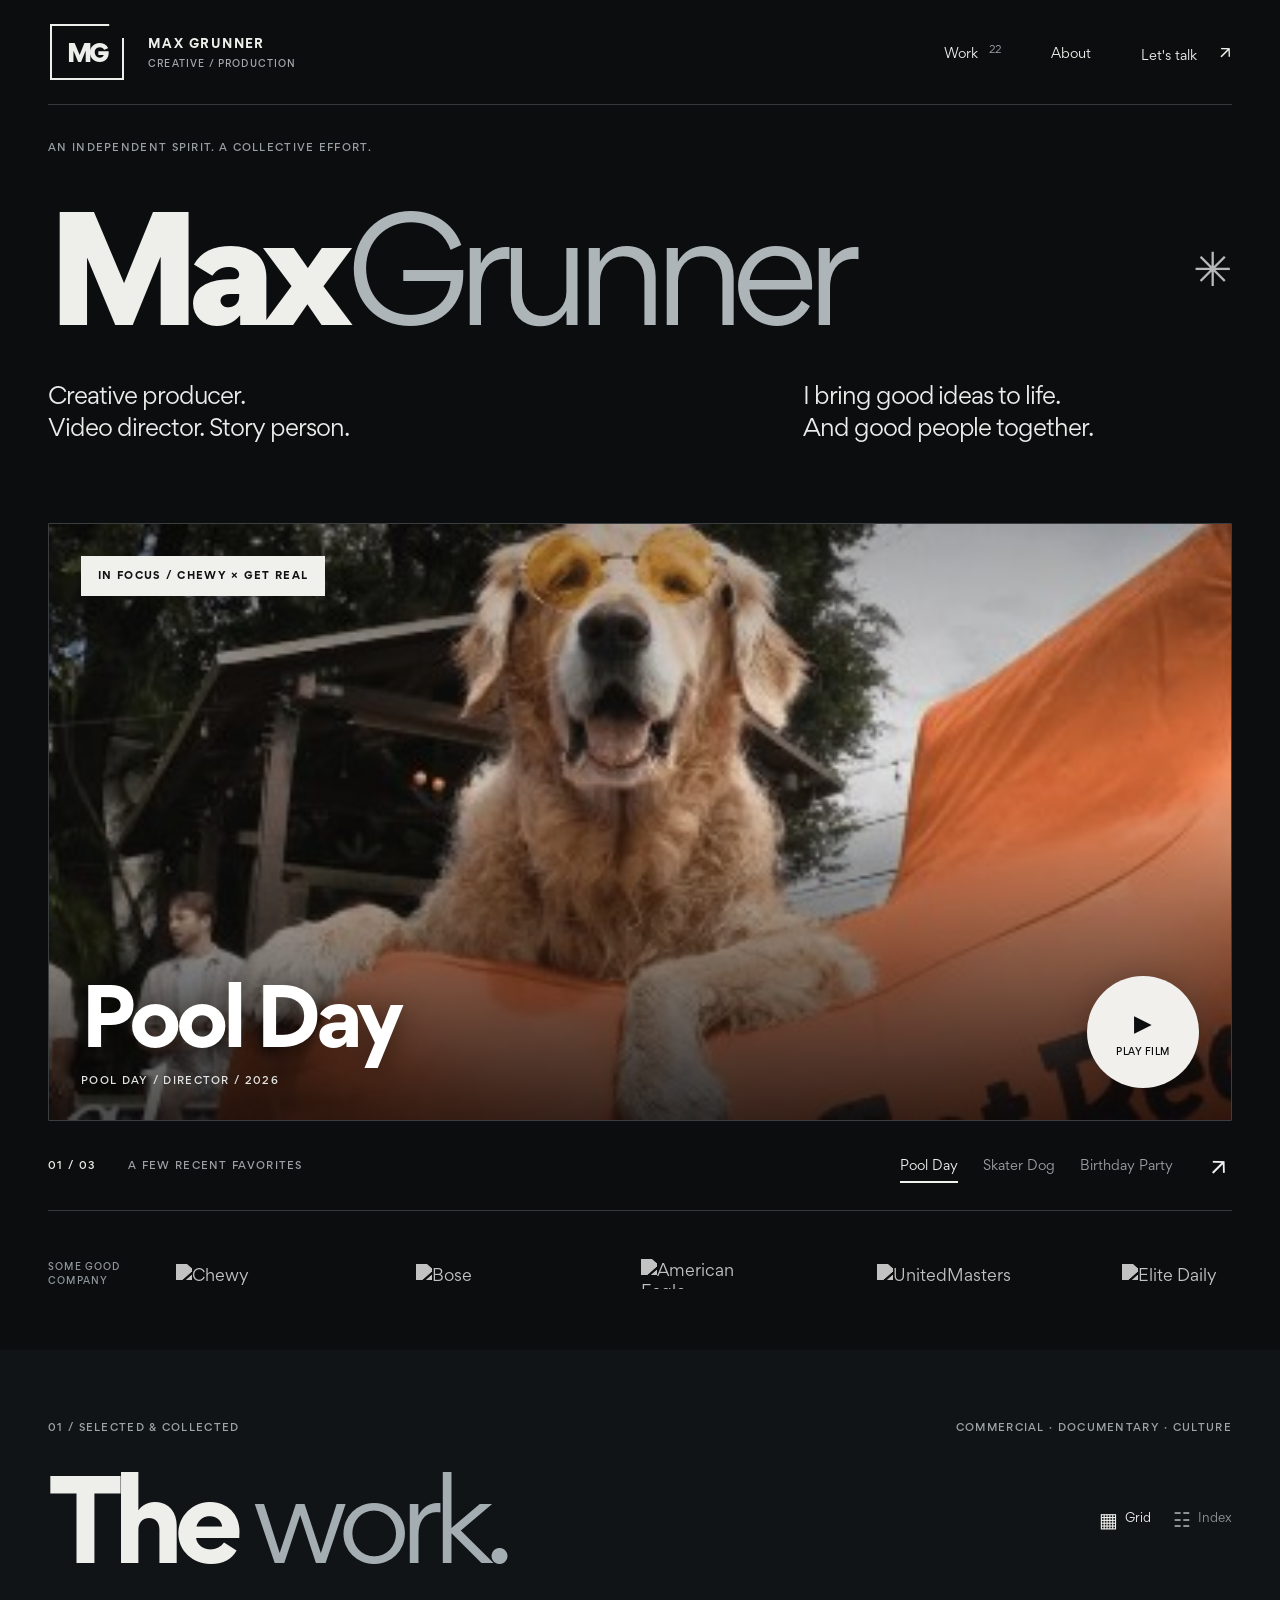
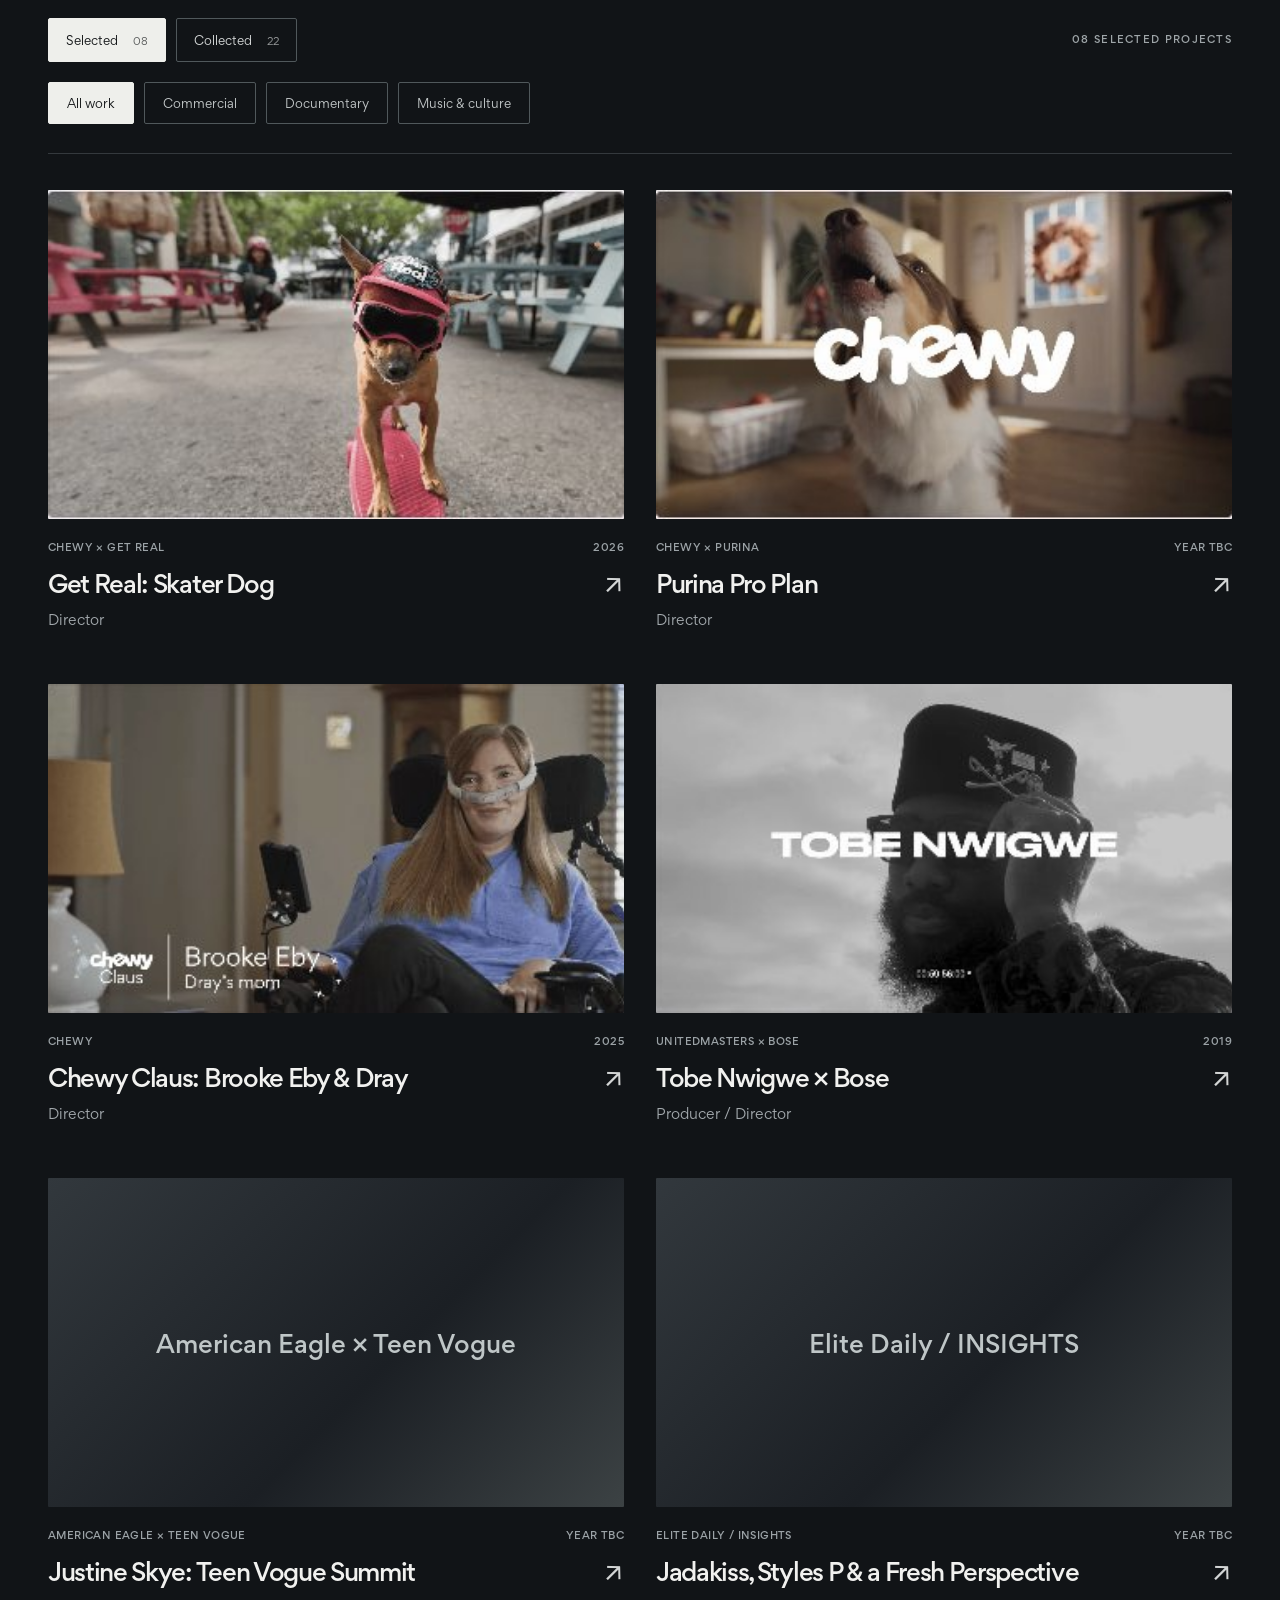
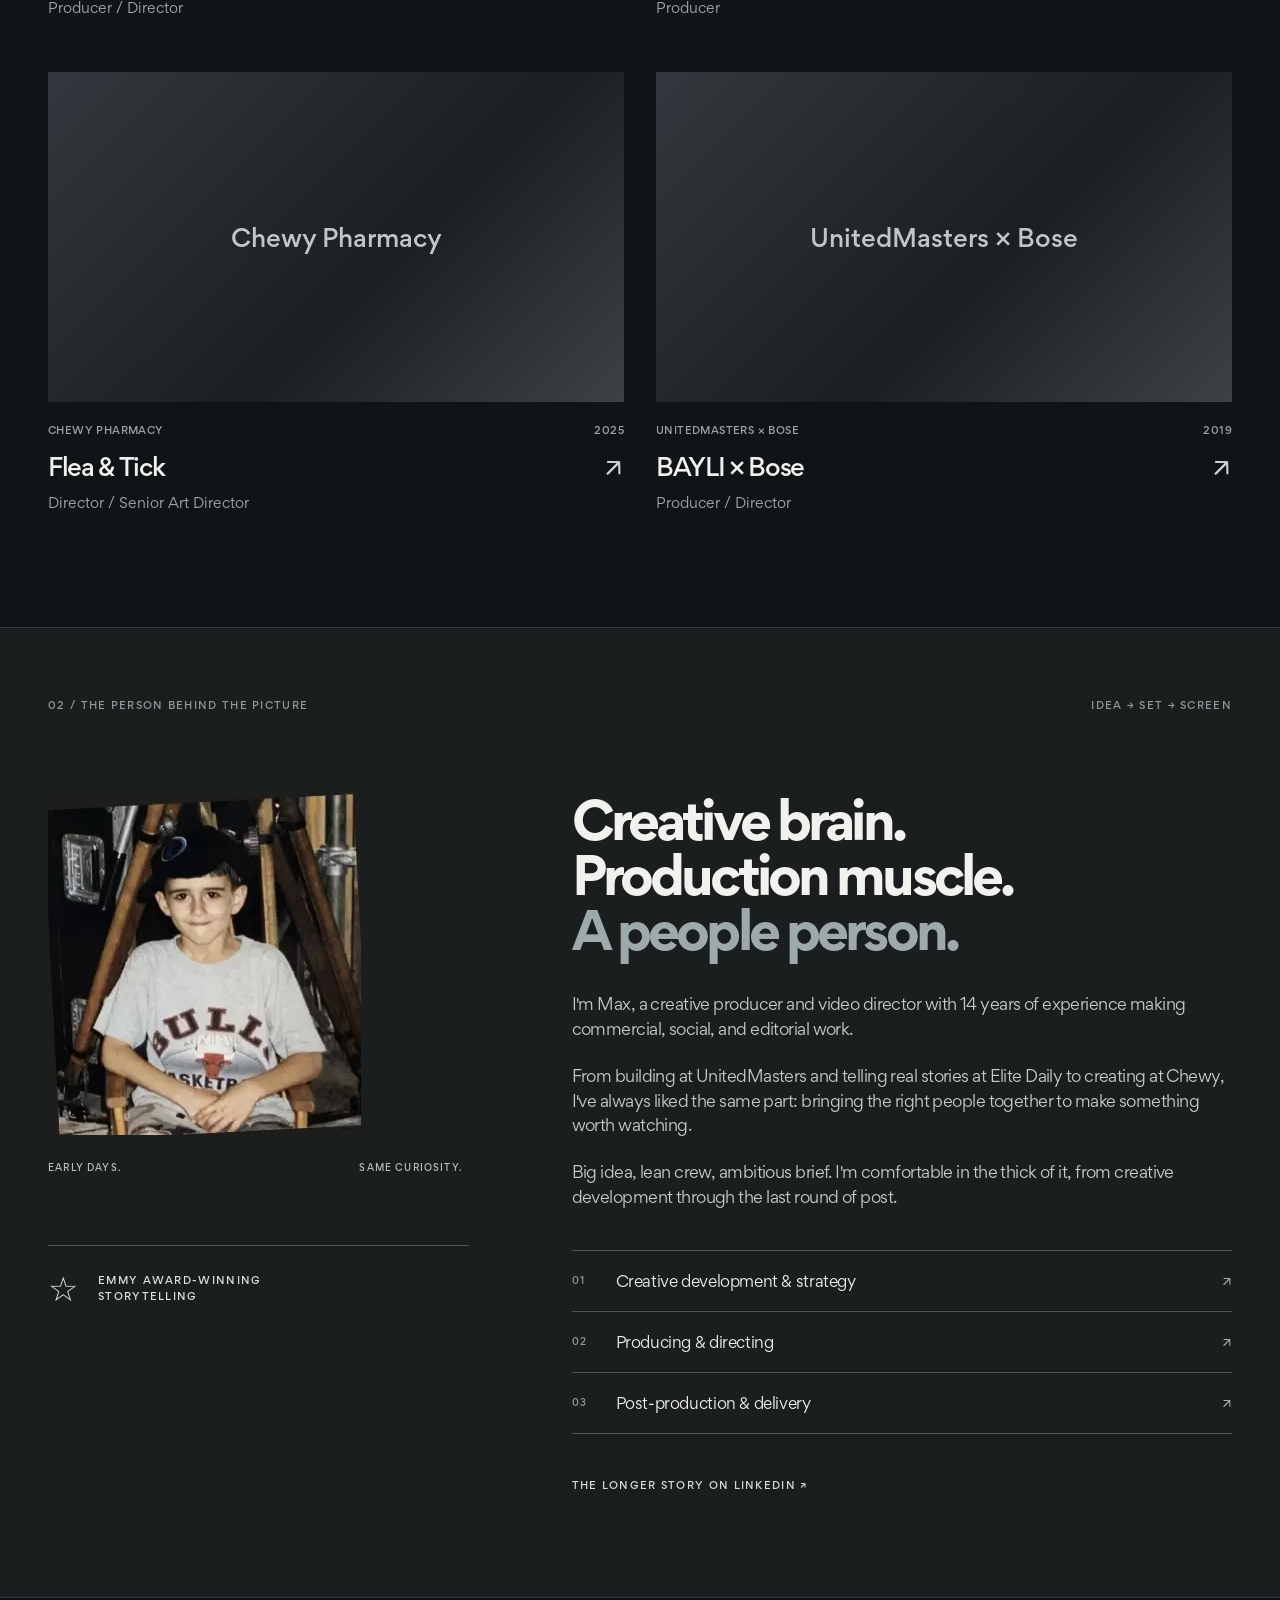
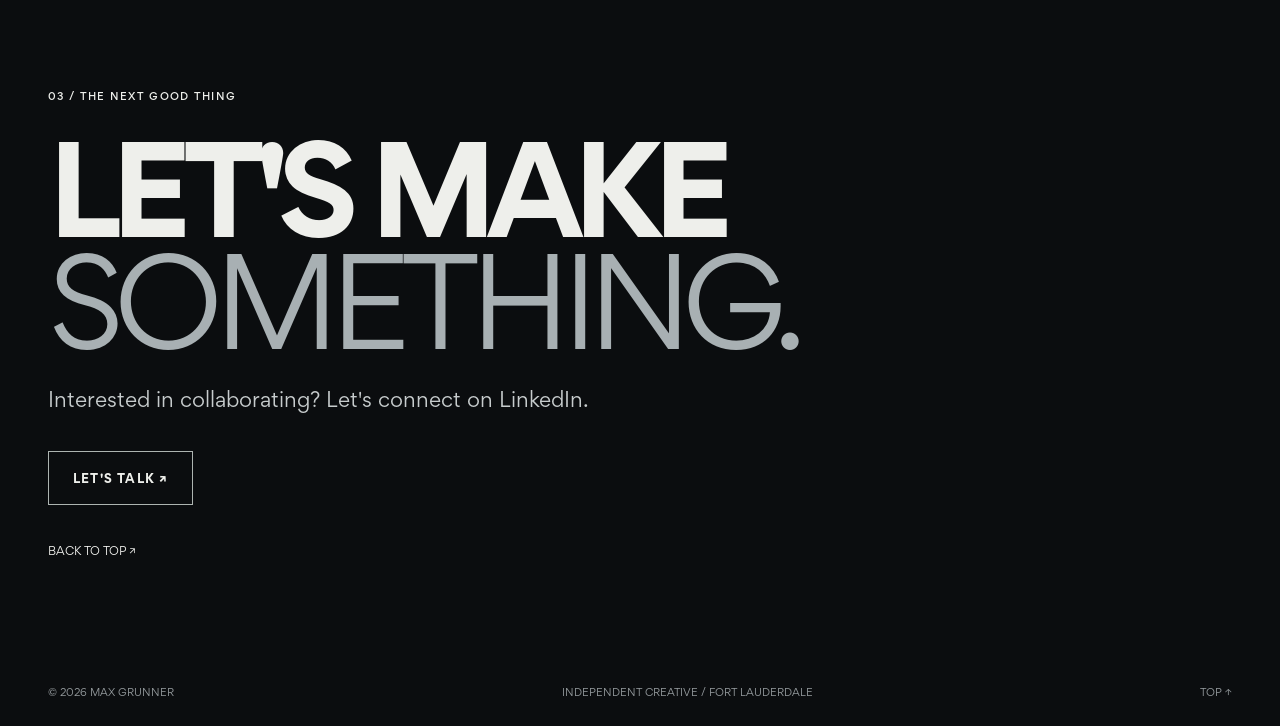
==== index.html @ ccf0c189 "Render About childhood portrait in editorial section" ====
<!doctype html>
<html lang="en">
<head>
  <meta charset="UTF-8">
  <meta name="viewport" content="width=device-width,initial-scale=1">
  <meta name="theme-color" content="#0b0d0f">
  <meta name="description" content="Max Grunner — creative producer, video director, story person. Selected and collected work across commercial, documentary and culture.">
  <title>Max Grunner — Creative / Production</title>
  <link rel="icon" href="./assets/favicon.svg" type="image/svg+xml">
  <link rel="preconnect" href="https://fonts.googleapis.com">
  <link rel="preconnect" href="https://fonts.gstatic.com" crossorigin>
  <link href="https://fonts.googleapis.com/css2?family=Outfit:wght@300;400;500;600;700;800&display=swap" rel="stylesheet">
  <link rel="stylesheet" href="./styles.css">
  <script defer src="./data/projects.js"></script>
  <script defer src="./app.js"></script>
</head>
<body>
  <a class="skip-link" href="#work">Skip to work</a>
  <div class="site-container">
  <div class="dark-stage" id="top">
    <header class="site-header wrap">
      <a class="brand-mark" href="#top" aria-label="Max Grunner, back to top"><span>MG</span></a>
      <div class="brand-name"><strong>MAX GRUNNER</strong><small>CREATIVE / PRODUCTION</small></div>
      <nav class="primary-nav" aria-label="Main navigation">
        <a href="#work">Work <sup id="nav-total">22</sup></a>
        <a href="#about">About</a>
        <a href="https://www.linkedin.com/in/maxgrunner/" target="_blank" rel="noopener noreferrer">Let's talk <span class="arrow-accent" aria-hidden="true">↗</span></a>
      </nav>
    </header>
    <main id="main">
      <section class="intro wrap" aria-labelledby="main-title">
        <div class="intro-topline micro"><span>AN INDEPENDENT SPIRIT. A COLLECTIVE EFFORT.</span></div>
        <div class="name-lockup"><h1 id="main-title">Max<span>Grunner</span></h1><span class="asterisk" aria-hidden="true">✳</span></div>
        <div class="intro-blurbs">
          <p>Creative producer.<br>Video director. Story person.</p>
          <div><p>I bring good ideas to life.<br>And good people together.</p></div>
        </div>
      </section>
      <section class="feature wrap" aria-label="Featured recent films">
        <div class="feature-frame" id="feature-frame">
          <img id="feature-image" class="feature-image" alt="" src="" loading="eager">
          <div class="feature-vignette"></div>
          <div class="feature-top"><span class="feature-badge micro" id="feature-badge">IN FOCUS / CHEWY × GET REAL</span></div>
          <div class="feature-bottom"><div><div class="feature-title" id="feature-title">Get Real: Pool Day</div><div class="feature-subtitle micro" id="feature-subtitle">POOL DAY / DIRECTOR / 2026</div></div><button class="play-film" type="button" id="feature-play" aria-label="Watch featured film"><span class="play-triangle" aria-hidden="true">▶</span><small>PLAY FILM</small></button></div>
        </div>
        <div class="feature-controls"><span id="feature-count" class="micro">01 / 03</span><span class="feature-controls-caption micro">A FEW RECENT FAVORITES</span><div id="feature-tabs" class="feature-tabs" role="group" aria-label="Select featured film"></div><button type="button" id="feature-next" class="feature-arrow" aria-label="Next featured film">↗</button></div>
      </section>
      <section class="client-strip wrap" aria-label="Brands and publishers featured in the portfolio"><span class="micro">SOME GOOD<br>COMPANY</span><div class="client-logos" aria-label="Chewy, Bose, American Eagle, UnitedMasters and Elite Daily"><img class="logo-chewy" alt="Chewy" src="https://upload.wikimedia.org/wikipedia/commons/6/63/Chewy_pet_food_logo.svg"><img class="logo-bose" alt="Bose" src="https://upload.wikimedia.org/wikipedia/commons/0/0c/Bose_logo.svg"><img class="logo-eagle" alt="American Eagle" src="https://upload.wikimedia.org/wikipedia/commons/1/18/American_Eagle_Outfitters_wordmark.svg"><img class="logo-masters" alt="UnitedMasters" src="https://upload.wikimedia.org/wikipedia/commons/8/88/UnitedMasters_logo.svg"><img class="logo-elite" alt="Elite Daily" src="https://upload.wikimedia.org/wikipedia/commons/4/45/Elite_Daily_logo.svg"></div></section>
    </div>
    <section class="works" id="work" aria-labelledby="work-title">
      <div class="wrap">
        <div class="work-kicker micro"><span>01 / SELECTED & COLLECTED</span><span>COMMERCIAL · DOCUMENTARY · CULTURE</span></div>
        <div class="work-heading"><h2 id="work-title">The <em>work.</em></h2><div class="view-switch" role="group" aria-label="Gallery view"><button type="button" id="grid-toggle" class="view-button active" aria-pressed="true"><span aria-hidden="true">▦</span> Grid</button><button type="button" id="index-toggle" class="view-button" aria-pressed="false"><span aria-hidden="true">☷</span> Index</button></div></div>
        <div class="work-toolbar"><div class="collection-switch" role="group" aria-label="Work collection"><button type="button" id="selected-toggle" aria-pressed="true" class="collection-button active">Selected <span id="selected-count">08</span></button><button type="button" id="collected-toggle" aria-pressed="false" class="collection-button">Collected <span id="collected-count">22</span></button></div><span class="project-count micro" id="project-count">08 SELECTED PROJECTS</span></div>
        <div class="filters" role="group" aria-label="Filter by category" id="category-filters"></div>
        <div id="projects-grid" class="projects-grid" aria-live="polite"></div>
        <div id="projects-index" class="projects-index" aria-live="polite" hidden></div>
        
      </div>
    </section>
    <section class="about-panel" id="about" aria-labelledby="about-title"><div class="wrap">
<div class="about-topline micro"><span>02 / THE PERSON BEHIND THE PICTURE</span><span>IDEA → SET → SCREEN</span></div>
<div class="about-grid"><div class="about-aside"><figure class="about-portrait"><img src="[data-uri]" alt="Max as a child in a Bulls shirt, seated in a director's chair" width="313" height="342" loading="lazy"><figcaption class="micro"><span>EARLY DAYS.</span><span>SAME CURIOSITY.</span></figcaption></figure><div class="about-award"><span class="award-star" aria-hidden="true">☆</span><span class="micro">EMMY AWARD-WINNING<br>STORYTELLING</span></div></div>
<div class="about-story"><h2 id="about-title">Creative brain.<br>Production muscle.<br><span>A people person.</span></h2><div class="about-copy"><p>I'm Max, a creative producer and video director with 14 years of experience making commercial, social, and editorial work.</p><p>From building at UnitedMasters and telling real stories at Elite Daily to creating at Chewy, I've always liked the same part: bringing the right people together to make something worth watching.</p><p>Big idea, lean crew, ambitious brief. I'm comfortable in the thick of it, from creative development through the last round of post.</p></div><div class="about-capabilities" aria-label="Creative services"><div><span class="micro">01</span><span>Creative development &amp; strategy</span><span aria-hidden="true">↗</span></div><div><span class="micro">02</span><span>Producing &amp; directing</span><span aria-hidden="true">↗</span></div><div><span class="micro">03</span><span>Post-production &amp; delivery</span><span aria-hidden="true">↗</span></div></div><a class="about-link micro" href="https://www.linkedin.com/in/maxgrunner/" target="_blank" rel="noopener noreferrer">THE LONGER STORY ON LINKEDIN ↗</a></div></div></div></section>
    <section class="contact-panel" id="contact"><div class="wrap contact-inner"><span class="micro">03 / THE NEXT GOOD THING</span><h2>LET'S MAKE<br><em>SOMETHING.</em></h2><p>Interested in collaborating? Let's connect on LinkedIn.</p><a href="https://www.linkedin.com/in/maxgrunner/" class="contact-cta" target="_blank" rel="noopener noreferrer">LET'S TALK ↗</a><a href="#top" class="backtop">BACK TO TOP ↗</a></div></section>
    </main>
    <footer class="site-footer wrap"><span>© <span id="copyright-year">2026</span> MAX GRUNNER</span><span>INDEPENDENT CREATIVE / FORT LAUDERDALE</span><a href="#top">TOP ↑</a></footer>
  </div>
  <dialog id="screening" class="screening" aria-labelledby="screening-title"><div class="screening-wrap">
    <div class="screening-header"><span class="micro">MAX GRUNNER / SCREENING ROOM</span><button type="button" id="screening-close" aria-label="Close screening room">Close <span aria-hidden="true">✕</span></button></div>
    <div class="screening-video"><div id="screening-player"></div></div>
    <div class="screening-info"><div class="screening-caption"><div class="micro" id="screening-brand"></div><h2 id="screening-title"></h2><p id="screening-description"></p></div><dl class="screening-facts"><div><dt class="micro">ROLE</dt><dd id="screening-role"></dd></div><div><dt class="micro">YEAR</dt><dd id="screening-year"></dd></div></dl></div>
    <div class="screening-footer"><a target="_blank" rel="noopener noreferrer" id="screening-external">WATCH ON VIMEO ↗</a><div><button type="button" id="screening-prev">← PREVIOUS</button><button type="button" id="screening-next">NEXT FILM →</button></div></div>
  </div></dialog>
</body>
</html>
---- styles.css ----
/* Gordita typography — site-owner-supplied webfont files, not bundled.
   400 regular, 500–600 medium, 700 bold, 800–900 black.
   Only publish if your font license permits website embedding. */
@font-face {font-family:"Gordita";src:local("Gordita"),url("./assets/fonts/Gordita-Regular.otf") format("opentype");font-weight:300 400;font-style:normal;font-display:swap;}
@font-face {font-family:"Gordita";src:local("Gordita Medium"),url("./assets/fonts/Gordita-Medium.otf") format("opentype");font-weight:500 600;font-style:normal;font-display:swap;}
@font-face {font-family:"Gordita";src:local("Gordita Bold"),url("./assets/fonts/Gordita-Bold.otf") format("opentype");font-weight:700;font-style:normal;font-display:swap;}
@font-face {font-family:"Gordita";src:local("Gordita Black"),url("./assets/fonts/Gordita-Black.otf") format("opentype");font-weight:800 900;font-style:normal;font-display:swap;}

/* Max Grunner V3 — dark editorial edition, GitHub Pages static portfolio. */
:root{--dark:#291b32;--deep:#201528;--ink:#2a1b32;--paper:#f4eef6;--muted:#887a91;--soft:#c0a1d5;--acid:#eaff75;--rule:rgba(48,26,59,.19);--width:1440px}
*{box-sizing:border-box}html{scroll-behavior:smooth}body{margin:0;background:var(--paper);color:var(--ink);font-family:"DM Sans",Arial,Helvetica,sans-serif;-webkit-font-smoothing:antialiased}button,a{font:inherit}button{cursor:pointer}a{color:inherit}img{max-width:100%}.wrap{width:min(calc(100% - 96px),var(--width));margin-inline:auto}.micro{font:500 10px/1.55 "Courier New",monospace;letter-spacing:.09em}.site-container{overflow:hidden}.skip-link{position:fixed;top:-5rem;left:1rem;z-index:400;background:white;padding:.6rem}.skip-link:focus{top:1rem}
.dark-stage{background:var(--dark);color:var(--paper);padding-bottom:1px}.site-header{height:116px;display:flex;gap:22px;align-items:center;border-bottom:1px solid #594565}.brand-mark{position:relative;display:grid;place-items:center;width:78px;height:60px;color:var(--acid);text-decoration:none;font-size:27px;font-weight:800;letter-spacing:-.12em}.brand-mark:before{content:"";position:absolute;inset:2px;border:2px solid var(--acid);clip-path:polygon(0 0,20% 0,20% 5%,5% 5%,5% 25%,0 25%,0 0,80% 0,80% 5%,95% 5%,95% 25%,100% 25%,100% 0,100% 100%,80% 100%,80% 95%,95% 95%,95% 75%,100% 75%,100% 100%,0 100%,0 75%,5% 75%,5% 95%,20% 95%,20% 100%,0 100%)}.brand-name{display:flex;flex-direction:column;gap:6px;white-space:nowrap}.brand-name strong{font-size:13px;letter-spacing:.05em}.brand-name small{font:500 9px monospace;letter-spacing:.08em;color:var(--soft)}.primary-nav{margin-left:auto;display:flex;gap:50px;align-items:center}.primary-nav a{text-decoration:none;font-size:14px}.primary-nav a:hover{color:var(--acid)}.primary-nav sup{color:#b6a2c3;font:10px monospace;padding-left:7px}.arrow-accent{color:var(--acid);font-size:20px;margin-left:18px}
.intro{padding-top:35px}.intro-topline{display:flex;justify-content:space-between;color:#b59fbe}.topline-right{color:var(--acid)}.name-lockup{display:flex;align-items:center;justify-content:space-between;margin:25px 0 28px}.name-lockup h1{white-space:nowrap;margin:0;color:var(--paper);font-weight:800;font-size:clamp(70px,12.5vw,183px);line-height:1.02;letter-spacing:-.095em}.name-lockup h1 span{color:var(--soft);font-weight:400;font-family:"Instrument Serif",Georgia,serif;font-style:italic;letter-spacing:-.065em;margin-left:-.04em}.asterisk{font-size:clamp(28px,4vw,60px);color:var(--acid);line-height:1;padding-left:12px}.intro-blurbs{display:grid;grid-template-columns:1fr 1fr;gap:3rem;padding-bottom:80px}.intro-blurbs p{margin:0;font-size:clamp(17px,1.8vw,25px);line-height:1.4;letter-spacing:-.035em}.intro-blurbs>div{justify-self:center}.location{margin-top:18px;color:#b6a7c4;font-size:9px}.neon-dot{display:inline-block;background:var(--acid);width:7px;height:7px;border-radius:50%;margin-right:9px}
.feature-frame{width:100%;aspect-ratio:1.98;min-height:420px;position:relative;overflow:hidden;border:1px solid #776080;background:#5f4b6b}.feature-image{width:100%;height:100%;position:absolute;inset:0;object-fit:cover;object-position:center}.feature-vignette{position:absolute;inset:0;background:linear-gradient(to bottom,rgba(20,12,29,.2),transparent 36%,rgba(20,12,29,.48))}.feature-top{position:absolute;inset:0 0 auto;display:flex;justify-content:space-between;align-items:flex-start;padding:32px;z-index:1}.feature-badge{color:var(--dark);background:var(--acid);padding:12px 18px}.feature-director{color:#fff;text-shadow:0 1px 4px #111}.feature-bottom{position:absolute;z-index:1;inset:auto 32px 32px;display:flex;align-items:flex-end;justify-content:space-between;gap:15px}.feature-title{font:italic clamp(45px,7vw,97px)/.95 "Instrument Serif",Georgia,serif;color:#fff;text-shadow:0 2px 10px #443a46;max-width:690px}.feature-subtitle{margin-top:25px;color:#fff}.play-film{height:120px;width:120px;border:0;border-radius:50%;background:var(--acid);color:var(--dark);flex-shrink:0;display:flex;flex-direction:column;align-items:center;justify-content:center;gap:8px;transition:transform .2s,background .2s}.play-film:hover{transform:scale(1.06)}.play-triangle{font-size:23px}.play-film small{font:500 10px monospace}.feature-controls{height:90px;border-bottom:1px solid #594565;display:flex;align-items:center;gap:33px}.feature-controls>span:first-child{color:var(--acid)}.feature-controls-caption{color:#beaac9}.feature-tabs{display:flex;align-items:center;gap:25px;margin-left:auto}.feature-tab{border:0;border-bottom:2px solid transparent;background:transparent;color:#c3b6cd;padding:8px 0;font-size:13px}.feature-tab.active,.feature-tab:hover{border-bottom-color:var(--acid);color:var(--acid)}.feature-arrow{border:none;background:transparent;color:var(--acid);font-size:27px;padding:0 4px}
.client-strip{padding:48px 0 60px;display:flex;gap:55px;align-items:center}.client-strip>.micro{font-size:9px;color:#baa5c3}.client-logos{display:flex;align-items:center;justify-content:space-between;flex:1;gap:24px}.client-logos span{white-space:nowrap;font-weight:700;letter-spacing:-.07em;color:#d8cedc}.client-logos .chewy{font-weight:800;font-style:italic;font-size:35px}.client-logos .bose{font-size:28px;font-style:italic;font-weight:800}.client-logos .ae{font-size:15px;letter-spacing:-.09em}.client-logos .um{font-size:25px}.client-logos .ed{font-size:25px}
.works{background:var(--paper);padding:70px 0 115px}.work-kicker{display:flex;justify-content:space-between;color:#8d7c94}.work-heading{display:flex;align-items:center;justify-content:space-between;gap:35px;margin:28px 0 34px}.work-heading h2{font-size:clamp(61px,9.2vw,150px);font-weight:500;letter-spacing:-.09em;line-height:1;margin:0}.work-heading h2 em{font-family:"Instrument Serif",Georgia,serif;font-weight:400;color:#8e6aa6;letter-spacing:-.065em}.view-switch{display:flex;gap:22px;flex-shrink:0}.view-button{border:0;background:transparent;color:#8c8193;font-size:12px;padding:8px 0}.view-button span{font-size:20px;vertical-align:middle;margin-right:4px}.view-button.active{color:var(--ink)}.work-toolbar{display:flex;justify-content:space-between;align-items:center;gap:12px;padding:9px 0 20px}.collection-switch{display:flex;gap:10px}.collection-button{padding:13px 17px;background:transparent;border:1px solid #bfaacb;font-size:12px;color:var(--ink);border-radius:2px}.collection-button span{font:10px monospace;margin-left:12px;opacity:.7}.collection-button.active{background:var(--ink);border-color:var(--ink);color:#fff}.project-count{color:#897691}.filters{display:flex;gap:10px;padding:0 0 29px;flex-wrap:wrap;border-bottom:1px solid var(--rule)}.filter-button{font-size:12px;border:1px solid #c7b5d1;background:transparent;padding:12px 18px;color:var(--ink);border-radius:2px}.filter-button.active{color:#fff;background:var(--ink);border-color:var(--ink)}.filter-button:hover:not(.active){border-color:var(--ink)}.projects-grid{display:grid;grid-template-columns:repeat(2,minmax(0,1fr));gap:55px 32px;padding-top:36px}.project-card{min-width:0}.project-card-button{display:block;text-align:left;border:0;background:transparent;padding:0;width:100%;color:inherit}.thumbnail-wrap{width:100%;aspect-ratio:1.75;position:relative;overflow:hidden;border-radius:2px;background:linear-gradient(125deg,#aa99b6,#72607f 49%,#beb0c6)}.thumbnail{width:100%;height:100%;object-fit:cover;transition:transform .45s,filter .4s}.project-card-button:hover .thumbnail{transform:scale(1.035)}.thumb-placeholder{position:absolute;inset:0;display:grid;place-items:center;color:#ece5f1;font:italic 38px "Instrument Serif",Georgia,serif;pointer-events:none}.thumb-placeholder.hidden{display:none}.work-metadata{display:flex;justify-content:space-between;margin:20px 0 14px;color:#7f7389;gap:12px;font:9px/1.5 monospace;letter-spacing:.02em;text-transform:uppercase}.work-title-line{display:flex;align-items:start;justify-content:space-between;gap:15px}.work-title-line h3{font-size:24px;letter-spacing:-.06em;line-height:1.2;margin:0;font-weight:600}.work-title-line .arrow{font-size:30px;line-height:1}.work-role{font-size:14px;color:#73647d;margin:11px 0 0}.project-card-button:hover h3{text-decoration:underline;text-decoration-thickness:1px;text-underline-offset:5px}.projects-index{padding-top:13px}.index-row{display:grid;grid-template-columns:50px 2fr 1fr 1fr 65px;gap:18px;align-items:center;width:100%;padding:22px 12px;border:0;border-bottom:1px solid #d1bfd7;text-align:left;background:transparent;color:var(--ink)}.index-row:hover{background:#e8deec}.index-no,.index-brand,.index-role,.index-year{font-size:11px;color:#7c6f82}.index-title{font-size:22px;letter-spacing:-.05em}.index-year{text-align:right}.work-footer-note{display:flex;justify-content:space-between;gap:12px;margin-top:60px;color:#8f7b99}
.about-panel{background:#dbcbe4;color:var(--ink);padding:95px 0 100px}.about-inner{display:grid;grid-template-columns:1fr 2fr;gap:50px}.about-eyebrow{padding-top:12px;color:#6e557b}.about-inner h2{font-size:clamp(52px,6vw,94px);line-height:.94;letter-spacing:-.08em;font-weight:500;margin:0 0 30px}.about-inner h2 em,.contact-inner h2 em{font-family:"Instrument Serif",Georgia,serif;color:#8864a0;font-weight:400}.about-inner p{max-width:630px;font-size:19px;line-height:1.5}.about-inner .about-draft{font-size:10px;letter-spacing:.12em;color:#735785;margin-top:40px}.contact-panel{background:var(--dark);color:var(--paper);padding:85px 0 100px}.contact-inner h2{margin:28px 0;font-size:clamp(60px,9.5vw,140px);line-height:.92;letter-spacing:-.08em;font-weight:700}.contact-inner h2 em{color:var(--soft)}.contact-inner p{font-size:20px;line-height:1.4}.backtop{display:inline-block;color:var(--acid);font:11px monospace;margin-top:40px;text-decoration:none}.site-footer{display:flex;justify-content:space-between;padding:27px 0;color:#6d5a77;font:10px monospace;gap:15px}.site-footer a{text-decoration:none}
.screening{padding:0;border:1px solid #9f85b2;background:var(--deep);color:#f3ecf4;width:min(1080px,calc(100vw - 28px));max-height:calc(100dvh - 28px);box-shadow:0 30px 80px rgba(0,0,0,.48)}.screening::backdrop{background:rgba(25,12,33,.87);backdrop-filter:blur(7px)}.screening-wrap{overflow:auto;max-height:calc(100dvh - 30px)}.screening-header{display:flex;justify-content:space-between;align-items:center;padding:22px 26px;gap:16px}.screening-header .micro{color:#b19dbb}.screening-header button{border:0;background:transparent;color:#fff;padding:9px 0;font-size:13px}.screening-header button span{font-size:21px;color:var(--acid);margin-left:18px}.screening-video{width:100%;aspect-ratio:16/9;background:#07040b;overflow:hidden}.screening-video iframe{width:100%;height:100%;border:0;display:block}.screening-fallback{width:100%;height:100%;display:flex;align-items:center;justify-content:center;font:16px monospace;color:#bca9c6}.screening-info{display:grid;grid-template-columns:3fr 1fr;gap:40px;padding:28px 30px 34px}.screening-caption .micro{color:#b7a0c4}.screening-caption h2{font:italic clamp(40px,5.4vw,78px)/1.05 "Instrument Serif",Georgia,serif;margin:12px 0}.screening-caption p{font-size:14px;line-height:1.5;color:#cbbdd0;max-width:750px}.screening-facts{display:flex;flex-direction:column;gap:20px;margin:0}.screening-facts dt{color:#bd9acb;font-size:10px}.screening-facts dd{margin:6px 0 0;font-size:14px}.screening-footer{display:flex;justify-content:space-between;padding:23px 30px;border-top:1px solid #675276;gap:15px;align-items:center}.screening-footer a,.screening-footer button{font:10px monospace;letter-spacing:.07em;background:none;border:0;color:var(--acid);text-decoration:none}.screening-footer>div{display:flex;gap:25px}.screening-footer button:hover,.screening-footer a:hover{text-decoration:underline}
[hidden]{display:none!important}button:focus-visible,a:focus-visible{outline:3px solid var(--acid);outline-offset:4px}
@media(max-width:950px){.wrap{width:calc(100% - 56px)}.name-lockup h1{font-size:clamp(60px,12.4vw,135px)}.asterisk{font-size:30px}.client-logos{flex-wrap:wrap;justify-content:flex-start;column-gap:30px}.client-logos span{font-size:20px!important}.feature-frame{min-height:330px}.intro-blurbs{padding-bottom:52px}.feature-controls{gap:17px}}
@media(max-width:680px){.wrap{width:calc(100% - 36px)}.site-header{height:88px;gap:11px;flex-wrap:wrap}.brand-mark{width:48px;height:48px;font-size:18px}.brand-name strong{font-size:9px}.brand-name small{font-size:6px}.primary-nav{gap:15px}.primary-nav a{font-size:11px}.primary-nav sup{display:none}.arrow-accent{margin-left:2px}.intro{padding-top:24px}.intro-topline{font-size:7px}.name-lockup{margin:32px 0 21px}.name-lockup h1{font-size:clamp(48px,13vw,80px);letter-spacing:-.085em}.asterisk{font-size:22px}.intro-blurbs{grid-template-columns:1fr;gap:22px;padding-bottom:36px}.intro-blurbs>div{justify-self:start}.intro-blurbs p{font-size:16px}.feature-frame{aspect-ratio:1.22;min-height:0}.feature-top{padding:15px}.feature-badge{font-size:8px;padding:10px}.feature-director{font-size:7px}.feature-bottom{inset:auto 14px 18px;align-items:end}.feature-title{font-size:44px}.feature-subtitle{margin-top:10px;font-size:8px}.play-film{width:73px;height:73px;gap:2px}.play-film small{font-size:7px}.feature-controls{height:auto;min-height:100px;flex-wrap:wrap;padding:17px 0;gap:8px}.feature-controls-caption{display:none}.feature-tabs{gap:13px}.feature-tab{font-size:10px}.feature-arrow{font-size:22px}.client-strip{padding:29px 0;gap:20px}.client-logos{gap:9px 22px}.client-logos span{font-size:17px!important}.works{padding:50px 0 85px}.work-kicker{font-size:8px}.work-kicker span:last-child{display:none}.work-heading{display:block;margin:25px 0 15px}.work-heading h2{font-size:clamp(52px,13vw,82px)}.view-switch{justify-content:flex-end;margin-top:17px}.work-toolbar{flex-wrap:wrap}.collection-button{padding:11px}.project-count{font-size:8px}.filters{gap:7px}.filter-button{padding:9px;font-size:10px}.projects-grid{gap:35px 13px;padding-top:24px}.thumbnail-wrap{aspect-ratio:1.24}.work-metadata{font-size:8px;margin:12px 0 7px}.work-title-line h3{font-size:16px}.work-title-line .arrow{font-size:16px}.work-role{font-size:11px;margin-top:6px}.index-row{grid-template-columns:28px 1fr 50px;gap:9px;padding:16px 4px}.index-title{font-size:17px}.index-brand,.index-role{display:none}.index-year{font-size:9px}.work-footer-note{display:block}.work-footer-note span:last-child{display:block;margin-top:8px}.about-panel{padding:65px 0}.about-inner{display:block}.about-inner h2{margin-top:30px}.about-inner p{font-size:16px}.contact-panel{padding:60px 0}.contact-inner h2{font-size:70px}.site-footer{flex-wrap:wrap;font-size:8px}.screening{width:calc(100vw - 12px);max-height:calc(100dvh - 12px)}.screening-wrap{max-height:calc(100dvh - 14px)}.screening-header{padding:13px}.screening-header .micro{font-size:7px}.screening-info{display:block;padding:20px}.screening-caption h2{font-size:44px}.screening-caption p{font-size:13px}.screening-facts{flex-direction:row;margin-top:24px}.screening-footer{padding:16px;gap:19px}.screening-footer>div{gap:10px}.screening-footer a,.screening-footer button{font-size:8px}}
@media(prefers-reduced-motion:reduce){*,*:before,*:after{scroll-behavior:auto!important;transition:none!important}}


/* ---------- V3 / DARK EDITORIAL ----------
   Design direction: graphite, ink, stone. No violet or neon.
   Real Gordita requires a separately licensed webfont. Outfit previews the geometry.
   To use licensed Gordita: install your WOFF2 files with @font-face in this stylesheet.
*/
:root {
  --dark:#0b0d0f;
  --deep:#080a0b;
  --ink:#eeefeb;
  --paper:#111417;
  --muted:#a3a8ab;
  --soft:#d0d2d0;
  --acid:#f1f0ec;
  --rule:#34393d;
  --secondary-bg:#171b1f;
  --elevated:#20252a;
  --display:"Gordita","Outfit","Avenir Next",Arial,sans-serif;
}
html {color-scheme:dark;}
body {font-family:var(--display);color:var(--ink);background:var(--dark);font-weight:400;}
button,input,a {font-family:inherit;}
.micro {font:500 10px/1.55 var(--display);letter-spacing:.13em;}
.dark-stage {background:var(--dark);color:var(--ink);}
.site-header {border-bottom-color:var(--rule);height:105px;}
.brand-mark {color:var(--ink);font-size:24px;font-weight:800;letter-spacing:-.11em;}
.brand-mark:before {border-color:var(--ink);}
.brand-name strong {font-size:12px;letter-spacing:.12em;font-weight:700;}
.brand-name small {color:var(--muted);font:500 9px var(--display);letter-spacing:.13em;}
.primary-nav a {color:var(--ink);font-size:13px;transition:opacity .2s;}
.primary-nav a:hover {color:var(--ink);opacity:.58;}
.primary-nav sup {color:var(--muted);font-family:var(--display);}
.arrow-accent {color:var(--ink);}
.intro {padding-top:35px;}
.intro-topline {color:#989fa2;}
.topline-right {color:#b8bcbd;}
.name-lockup {margin-top:34px;margin-bottom:33px;}
.name-lockup h1 {font-family:var(--display);font-weight:700;font-size:clamp(68px,11.3vw,166px);letter-spacing:-.085em;color:var(--ink);line-height:1.08;}
.name-lockup h1 span {font-family:var(--display);font-style:normal;font-weight:300;color:#adb5b8;letter-spacing:-.084em;margin-left:.04em;}
.asterisk {color:#b6b9b8;font-size:clamp(25px,3.7vw,52px);font-weight:300;}
.intro-blurbs p {font-weight:400;letter-spacing:-.045em;color:#ebebea;}
.location {color:#9aa2a5;}
.neon-dot {background:#cfd2d0;}
.feature-frame {background:#272a2d;border:1px solid #3b3e40;border-radius:1px;}
.feature-vignette {background:linear-gradient(to bottom,rgba(0,0,0,.24),rgba(0,0,0,0) 42%,rgba(0,0,0,.7));}
.feature-badge {background:#f0f1ec;color:#101214;padding:12px 17px;font-weight:700;}
.feature-director {color:#f5f5f3;}
.feature-title {font-family:var(--display);font-size:clamp(50px,6.2vw,90px);line-height:1;letter-spacing:-.065em;font-weight:600;font-style:normal;text-shadow:0 2px 24px rgba(0,0,0,.4);}
.feature-subtitle {margin-top:17px;color:#e4e5e3;}
.play-film {background:#f1f0ec;color:#0b0d0f;height:112px;width:112px;box-shadow:0 4px 30px rgba(0,0,0,.24);}
.play-film:hover {background:#d7dcdb;}
.play-film small {font:600 9px var(--display);letter-spacing:.06em;}
.feature-controls {border-bottom-color:var(--rule);}
.feature-controls>span:first-child {color:var(--ink);}
.feature-controls-caption {color:#999fa3;}
.feature-tab {color:#9aa0a4;font-size:13px;}
.feature-tab.active,.feature-tab:hover {color:#f1f1ee;border-bottom-color:#f1f1ee;}
.feature-arrow {color:#f0f0ee;}
.client-strip>.micro {color:#8f979b;}
.client-logos span {color:#adafb0;opacity:.92;}
.works {background:var(--paper);color:var(--ink);}
.work-kicker {color:#9da5a8;}
.work-heading h2 {font-family:var(--display);font-weight:600;font-size:clamp(61px,8.7vw,142px);letter-spacing:-.083em;}
.work-heading h2 em {font-family:var(--display);font-style:normal;font-weight:300;color:#a4aeb2;letter-spacing:-.085em;}
.view-button {color:#8d9598;font-size:12px;}
.view-button.active,.view-button:hover {color:var(--ink);}
.collection-button {background:transparent;color:#d6d9d9;border:1px solid #50585b;padding:13px 17px;}
.collection-button span {font-family:var(--display);}
.collection-button.active {background:#eeeFEB;border-color:#eeeFEB;color:#111416;}
.collection-button:hover:not(.active){border-color:#c6c8c7;}
.project-count {color:#9fa6a9;}
.filters {border-bottom:1px solid var(--rule);}
.filter-button {color:#c4c9ca;border:1px solid #50585b;background:transparent;}
.filter-button.active {color:#111416;background:#eeefeb;border-color:#eeefeb;}
.filter-button:hover:not(.active){color:#f4f4f2;border-color:#d0d4d4;}
.thumbnail-wrap {background:linear-gradient(135deg,#32383d,#1b1f24 58%,#3c4244);border-radius:1px;}
.thumbnail {filter:saturate(.85);}
.project-card-button:hover .thumbnail {filter:saturate(1);}
.thumb-placeholder {font:500 24px var(--display);color:#bfc6c7;text-align:center;padding:20px;}
.work-metadata {color:#9ca3a7;font:500 10px/1.6 var(--display);letter-spacing:.04em;}
.work-title-line h3 {font-family:var(--display);font-weight:500;color:#f1f1ef;letter-spacing:-.055em;}
.work-title-line .arrow {color:#d3d5d5;}
.work-role {color:#a2a8ac;}
.index-row {color:var(--ink);border-bottom-color:var(--rule);}
.index-row:hover {background:#20252a;}
.index-no,.index-brand,.index-role,.index-year {color:#a5adaf;}
.index-title {color:#f0f0ee;}
.work-footer-note {color:#929a9d;}
.about-panel {background:#1a1e22;color:var(--ink);border-top:1px solid #34383d;border-bottom:1px solid #34383d;}
.about-eyebrow {color:#9ea6a8;}
.about-inner h2 {font-weight:600;font-family:var(--display);letter-spacing:-.07em;}
.about-inner h2 em,.contact-inner h2 em {font-family:var(--display);font-weight:300;font-style:normal;color:#a8b0b3;}
.about-inner p {color:#d2d5d5;}
.about-inner .about-draft {color:#9fa6a7;}
.contact-panel {background:#0b0d0f;color:var(--ink);}
.contact-inner h2 {font-family:var(--display);}
.contact-inner p {color:#c7cccd;}
.backtop {color:#f0f0ed;font-family:var(--display);}
.site-footer {background:#0b0d0f;color:#989ea1;font-family:var(--display);}
.screening {background:#121519;border-color:#45494d;color:#f0f0ee;box-shadow:0 30px 80px #000a;}
.screening::backdrop {background:rgba(3,5,6,.9);}
.screening-header {border-bottom:1px solid #383c40;}
.screening-header .micro {color:#b1b8bc;}
.screening-header button span {color:#e8e9e7;}
.screening-video {background:#000;}
.screening-fallback {color:#abb1b4;font-family:var(--display);}
.screening-caption .micro {color:#aeb5ba;}
.screening-caption h2 {font-family:var(--display);font-weight:500;font-style:normal;color:#f4f4f2;letter-spacing:-.065em;line-height:1.07;}
.screening-caption p {color:#c7cdd0;}
.screening-facts dt {color:#9da5a9;}
.screening-footer {border-top-color:#383d42;}
.screening-footer a,.screening-footer button {color:#e8eae8;font-family:var(--display);}
button:focus-visible,a:focus-visible {outline:2px solid #eef1f0;outline-offset:4px;}
@media(max-width:950px){
 .name-lockup h1 {font-size:clamp(60px,11.7vw,130px);}
}
@media(max-width:680px){
 .site-header{height:88px;}
 .brand-mark{font-size:17px;}
 .name-lockup{margin:32px 0 23px;}
 .name-lockup h1 {font-size:clamp(44px,11.6vw,78px);letter-spacing:-.083em;}
 .name-lockup h1 span{letter-spacing:-.09em;}
 .asterisk{font-size:20px;padding-left:4px;}
 .feature-title {font-size:clamp(38px,9vw,56px);}
 .play-film {width:73px;height:73px;}
 .work-heading h2 {font-size:clamp(48px,11.8vw,79px);}
 .screening-caption h2 {font-size:39px;}
}

/* V3.1 / GORDITA TYPE REFINEMENT — maintains approved V3 layout and palette */
.name-lockup h1 {font-weight:800;letter-spacing:-.086em;}
.name-lockup h1 span {font-weight:400;letter-spacing:-.093em;}
.brand-mark {font-weight:900;}
.work-heading h2 {font-weight:700;letter-spacing:-.089em;}
.work-heading h2 em {font-weight:400;}
.feature-title {font-weight:700;}
@media(max-width:680px){
 .name-lockup h1 {font-size:clamp(42px,11.25vw,78px);letter-spacing:-.09em;}
 .name-lockup h1 span{letter-spacing:-.097em;}
}


/* V3.2 approved portfolio update */
.intro-topline,.feature-top{justify-content:flex-start}
.intro-blurbs>div{justify-self:center}
.client-logos{display:flex;align-items:center;justify-content:space-between;flex-wrap:wrap;gap:25px}
.client-logos img{display:block;width:auto;height:auto;max-width:100%;max-height:36px;object-fit:contain;filter:grayscale(1) brightness(0) invert(1);opacity:.75;transition:opacity .2s}
.client-logos img:hover{opacity:1}
.client-logos .logo-chewy{width:140px;max-height:55px}
.client-logos .logo-bose{width:125px}
.client-logos .logo-eagle{width:135px;max-height:30px}
.client-logos .logo-masters{width:145px}
.client-logos .logo-elite{width:110px}
.screening-video{position:relative!important;width:100%;aspect-ratio:16/9;height:auto!important;min-height:0;overflow:hidden;background:#000}
#screening-player{position:absolute!important;inset:0;width:100%!important;height:100%!important;display:block;background:#000}
#screening-player iframe{position:absolute!important;inset:0;width:100%!important;height:100%!important;border:0;display:block}
.about-panel{background:#1b1e1e;color:#f0f1ee;padding:70px 0 100px;border-top:1px solid var(--rule);border-bottom:1px solid var(--rule)}
.about-topline{display:flex;justify-content:space-between;gap:20px;color:#91989a;font-size:10px}
.about-grid{display:grid;grid-template-columns:minmax(0,.88fr) minmax(0,1.38fr);gap:clamp(50px,8vw,135px);margin-top:80px;align-items:start}
.about-aside{min-width:0}
.about-portrait{margin:0;max-width:415px}
.about-image-placeholder{width:100%;aspect-ratio:313/342;background:#333b3c;transform:rotate(-1deg);border:1px solid #555d5d}
.about-portrait figcaption{display:flex;justify-content:space-between;gap:14px;margin-top:22px;color:#bbbeb8;font-size:9px}
.about-award{display:flex;align-items:center;gap:20px;border-top:1px solid #505655;margin-top:70px;padding-top:25px;color:#dddedb}
.award-star{font:34px/1 var(--display);font-weight:300}
.about-award .micro{line-height:1.65;font-size:10px}
.about-story h2{margin:0 0 34px;color:#f1f1ee;font-family:var(--display);font-size:clamp(37px,4vw,66px);font-weight:700;line-height:1.075;letter-spacing:-.075em}
.about-story h2 span{color:#9eaaa9}
.about-copy p{font-size:clamp(15px,1.25vw,19px);line-height:1.55;letter-spacing:-.035em;color:#c5cac7;margin:0 0 22px;max-width:700px}
.about-capabilities{margin-top:40px;border-top:1px solid #515655}
.about-capabilities>div{display:grid;grid-template-columns:30px 1fr 18px;gap:14px;align-items:center;border-bottom:1px solid #515655;padding:20px 0;font-size:clamp(14px,1.2vw,17px);letter-spacing:-.025em}
.about-capabilities .micro{color:#929c9a;font-size:9px}
.about-capabilities>div>span:last-child{text-align:right;color:#a9b2ae}
.about-link{display:inline-flex;gap:40px;margin-top:40px;text-decoration:none;color:#d7dad6;font-size:10px;padding:4px 0}
.about-link:hover{text-decoration:underline;text-underline-offset:5px}
.contact-cta{display:inline-flex;gap:26px;align-items:center;padding:18px 24px;margin-top:18px;border:1px solid #adb4b1;text-decoration:none;font-size:12px;letter-spacing:.1em;font-weight:700;transition:background .2s,color .2s}
.contact-cta:hover{background:#f0f1ed;color:#0b0d0f}
.backtop{display:block;width:max-content;margin-top:38px}
@media(max-width:950px){.about-grid{gap:45px}}
@media(max-width:680px){
.intro-blurbs>div{justify-self:start}
.client-logos{justify-content:space-between;gap:20px 14px}
.client-logos img{max-height:27px}
.client-logos .logo-chewy{width:105px;max-height:44px}
.client-logos .logo-bose{width:92px}
.client-logos .logo-eagle{width:112px}
.client-logos .logo-masters{width:114px;max-height:37px}
.client-logos .logo-elite{width:94px}
.about-panel{padding:57px 0 70px}
.about-topline{font-size:8px}.about-topline span:last-child{display:none}
.about-grid{grid-template-columns:1fr;gap:44px;margin-top:35px}
.about-portrait{max-width:350px}.about-portrait figcaption{font-size:8px}
.about-award{margin-top:30px}.about-story h2{font-size:clamp(36px,9.4vw,56px);margin-bottom:26px}
.about-copy p{font-size:16px;margin-bottom:20px}
.about-capabilities{margin-top:32px}.about-capabilities>div{padding:18px 0;font-size:14px}
.about-link{margin-top:32px}.screening-video{aspect-ratio:16/9}
.contact-cta{padding:16px 21px}
}
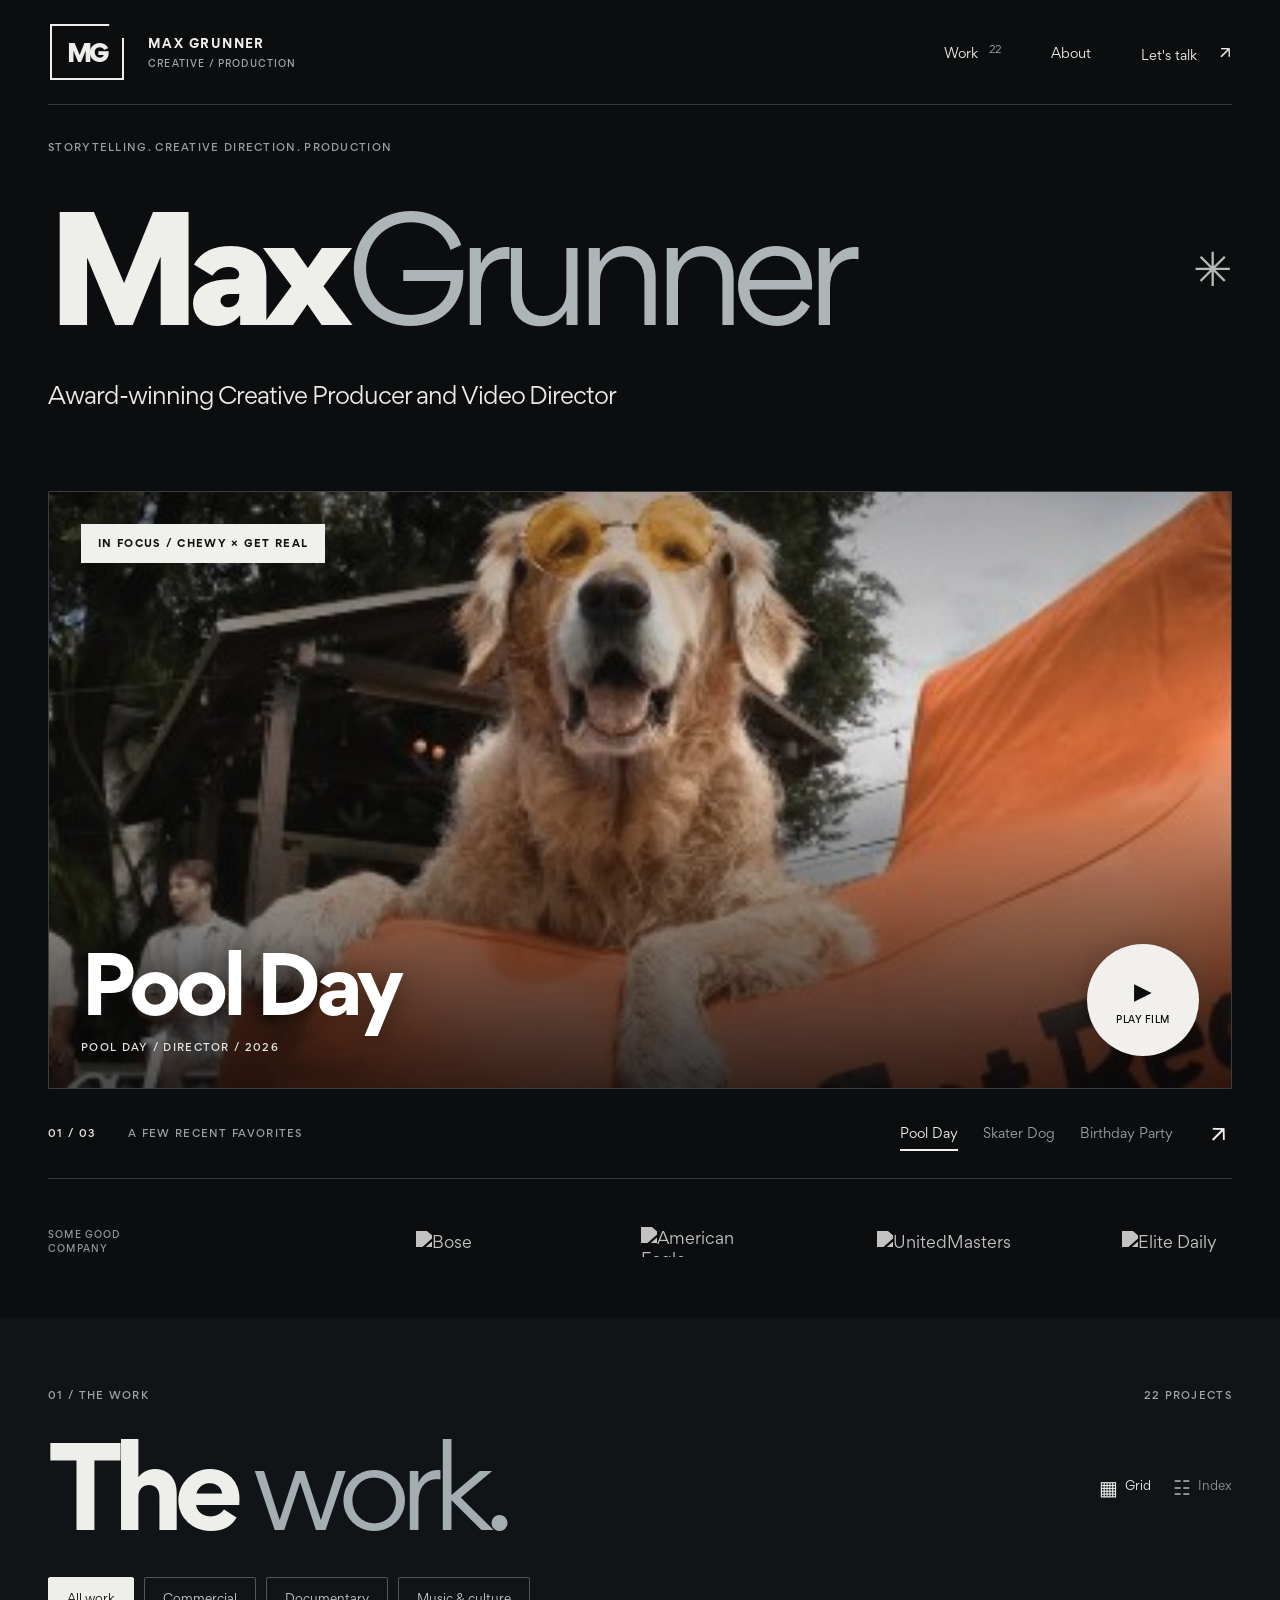
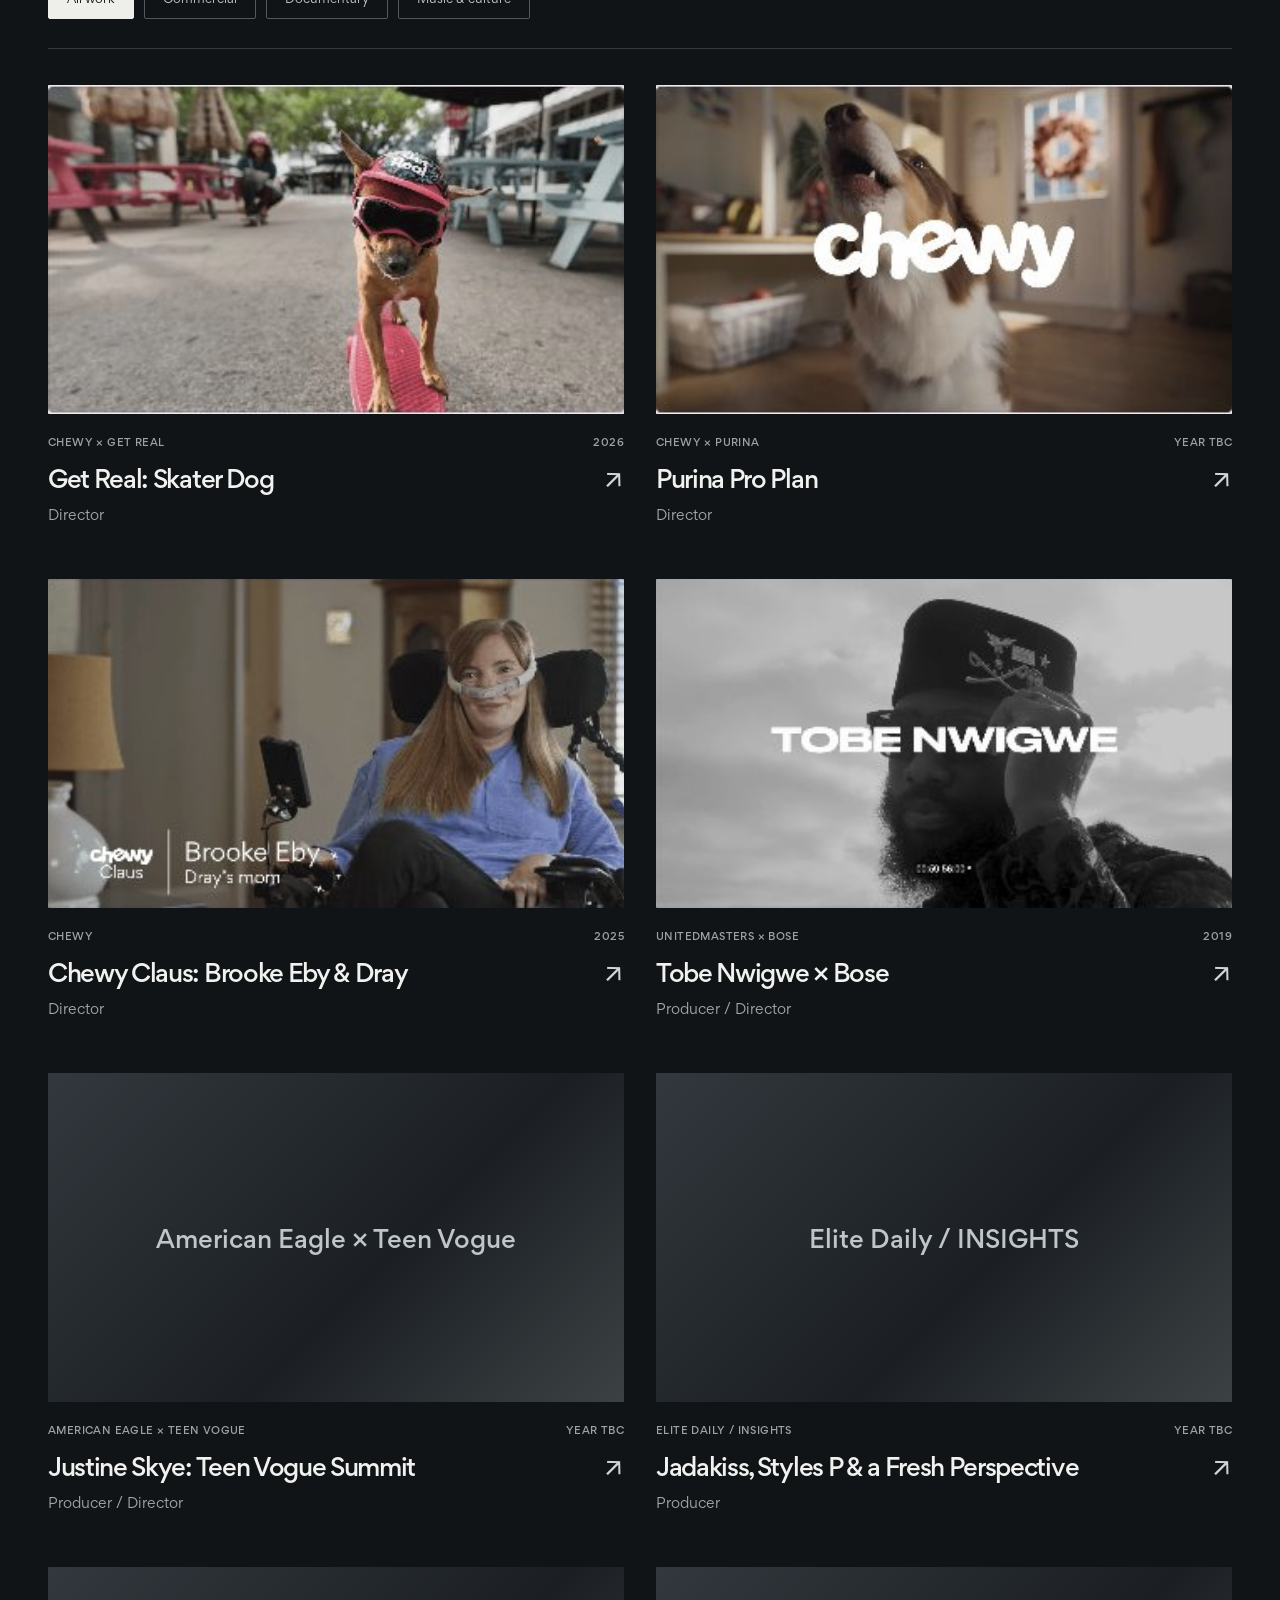
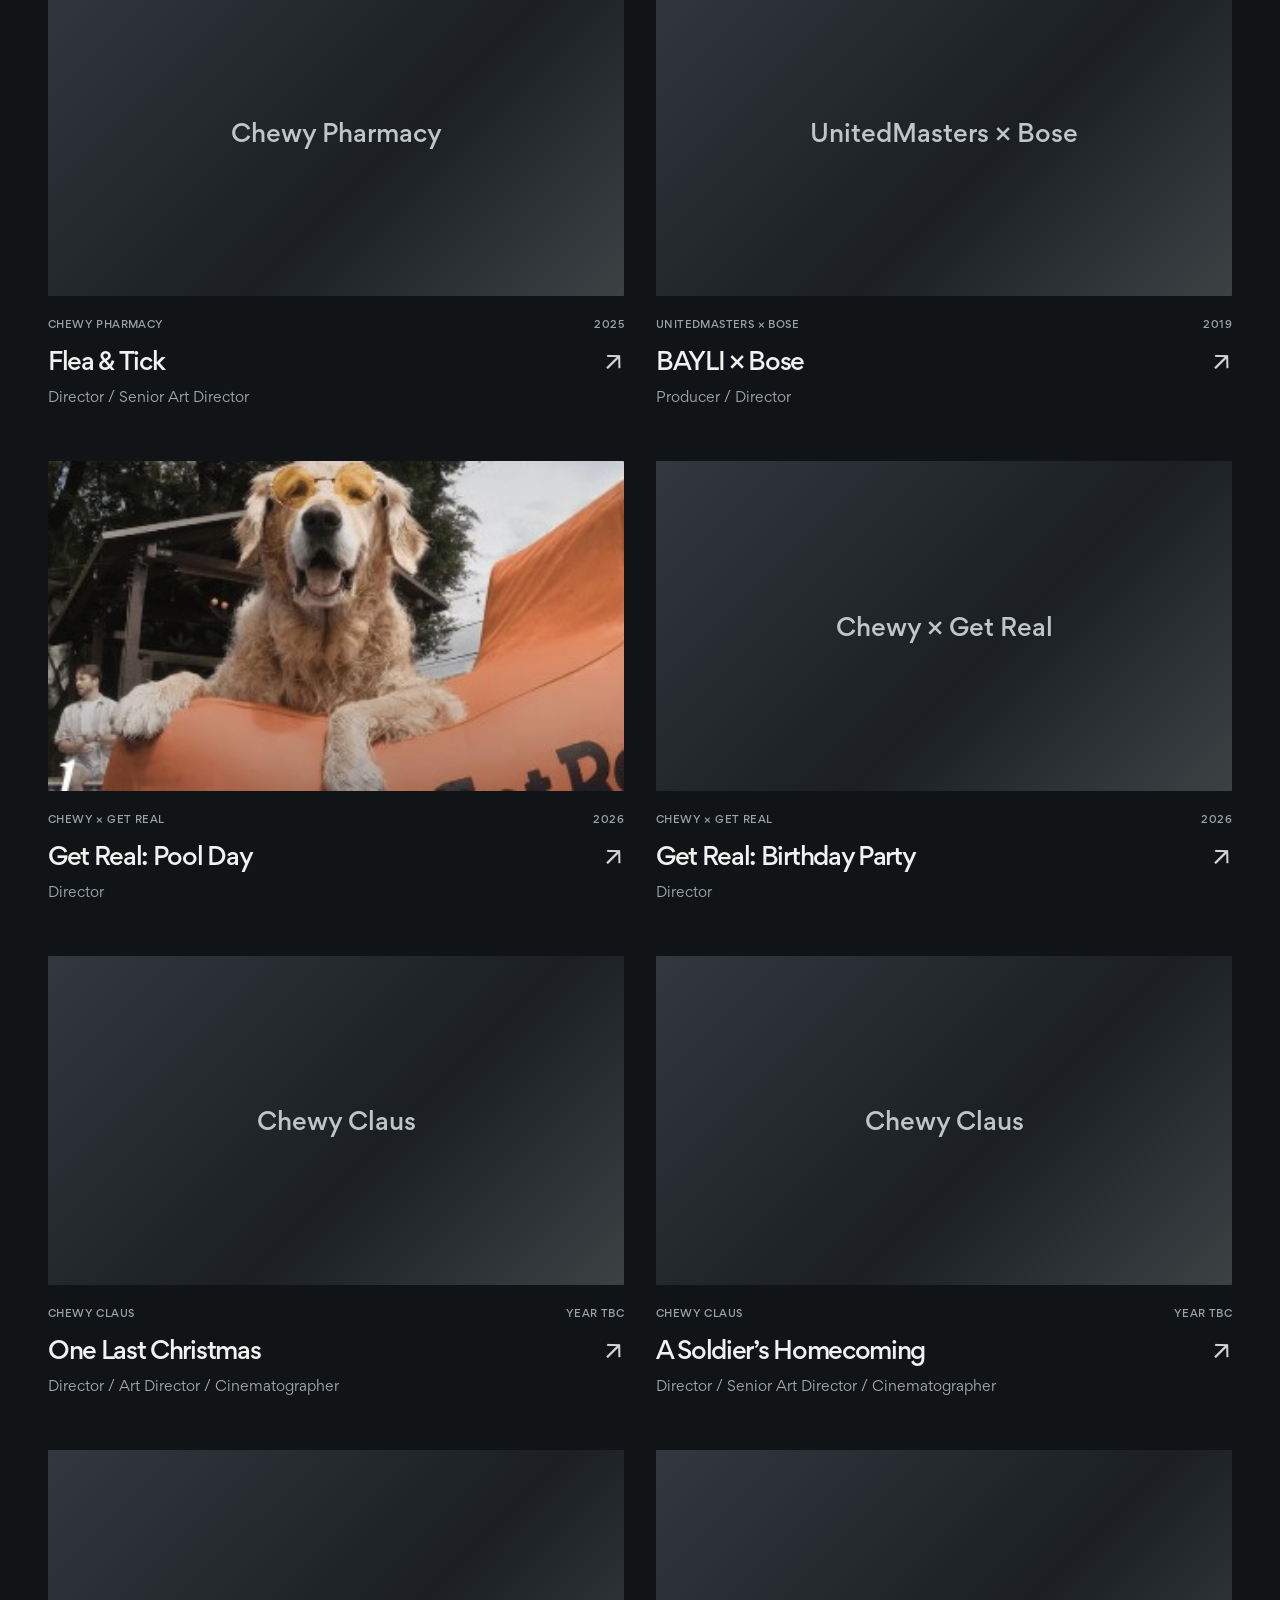
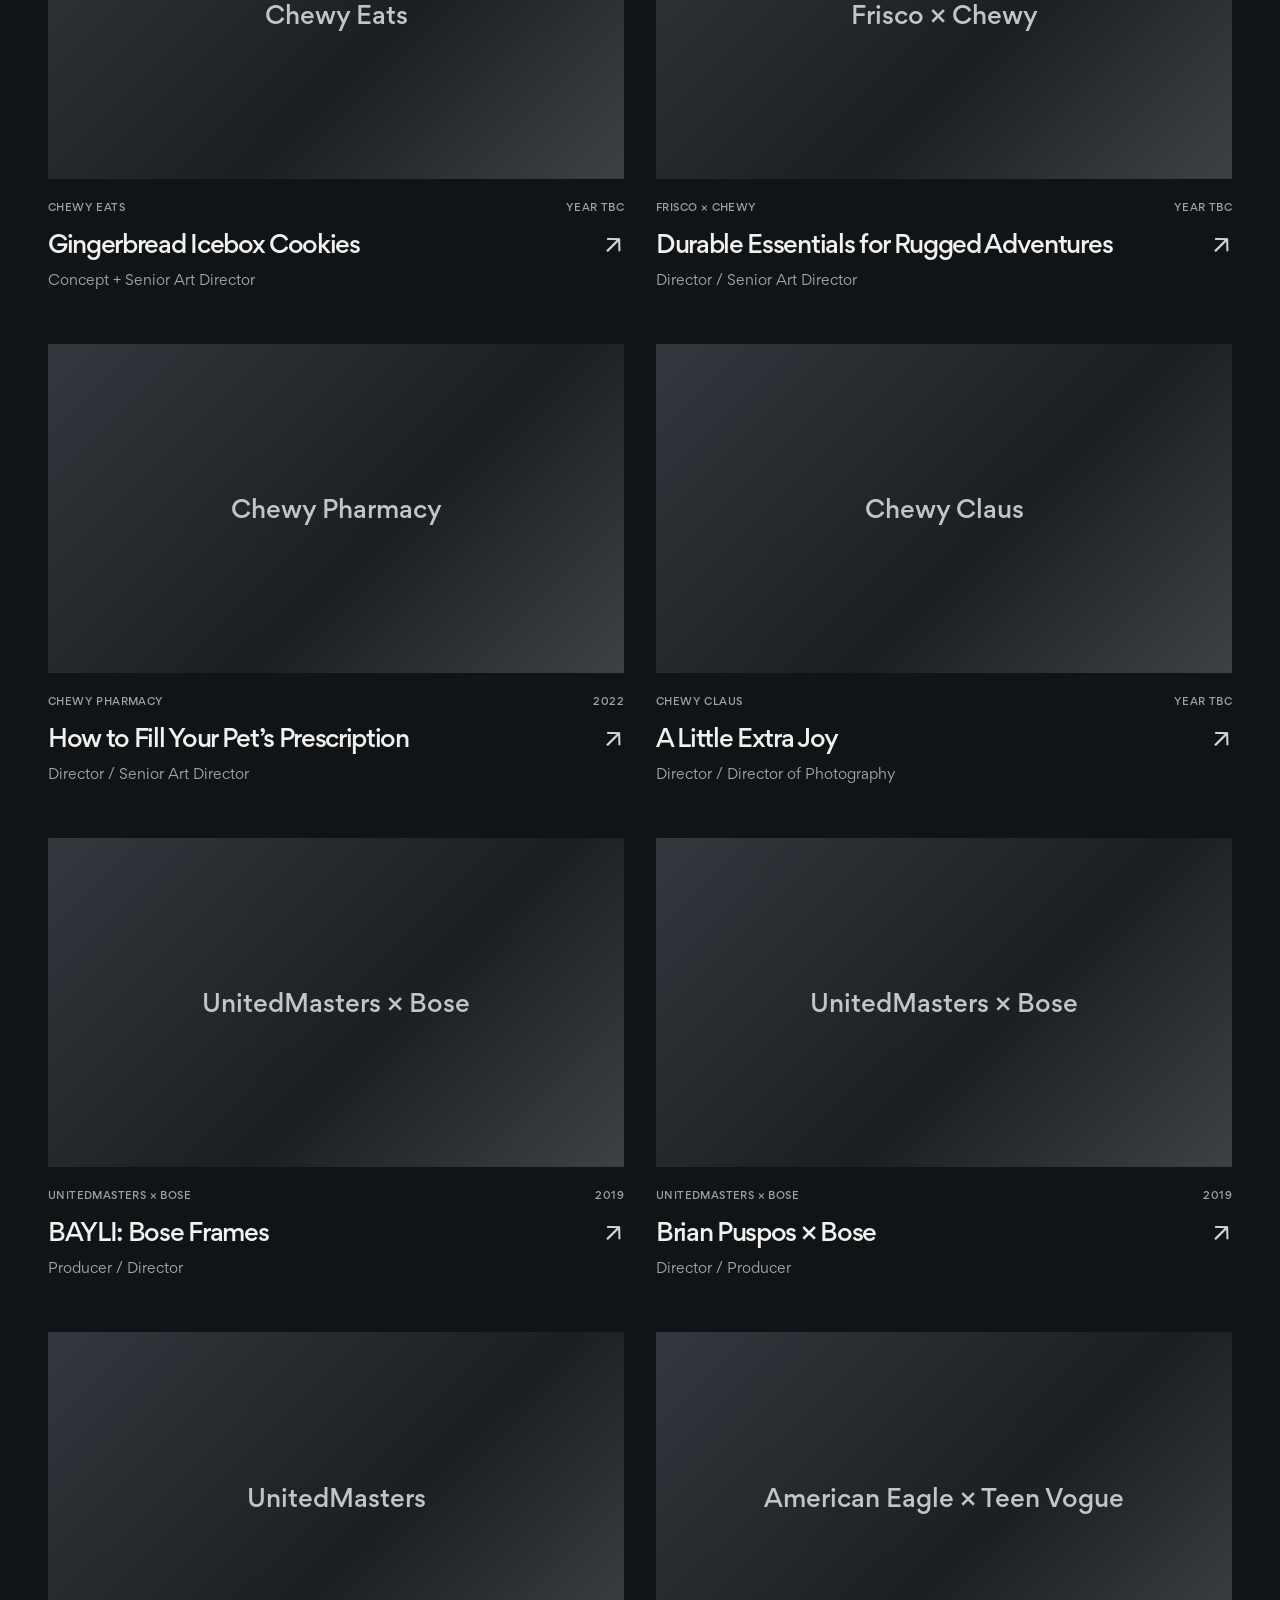
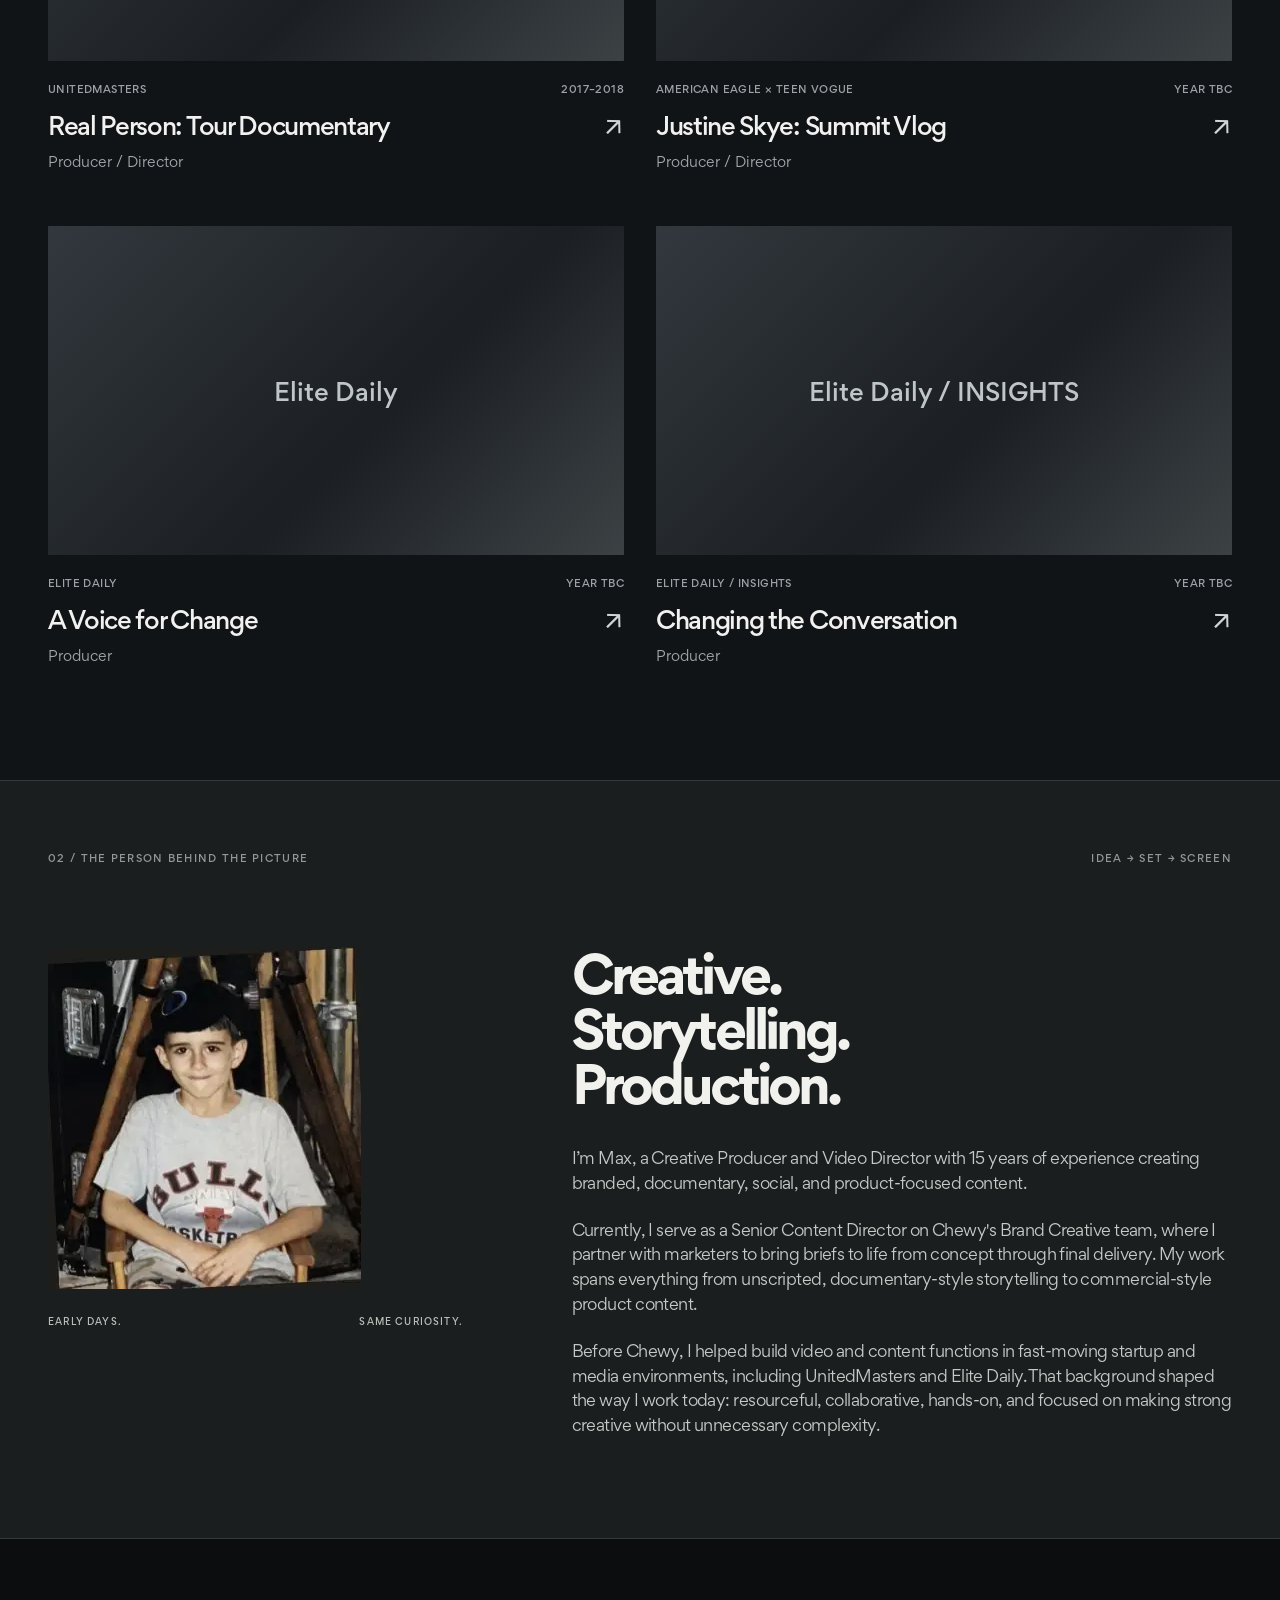
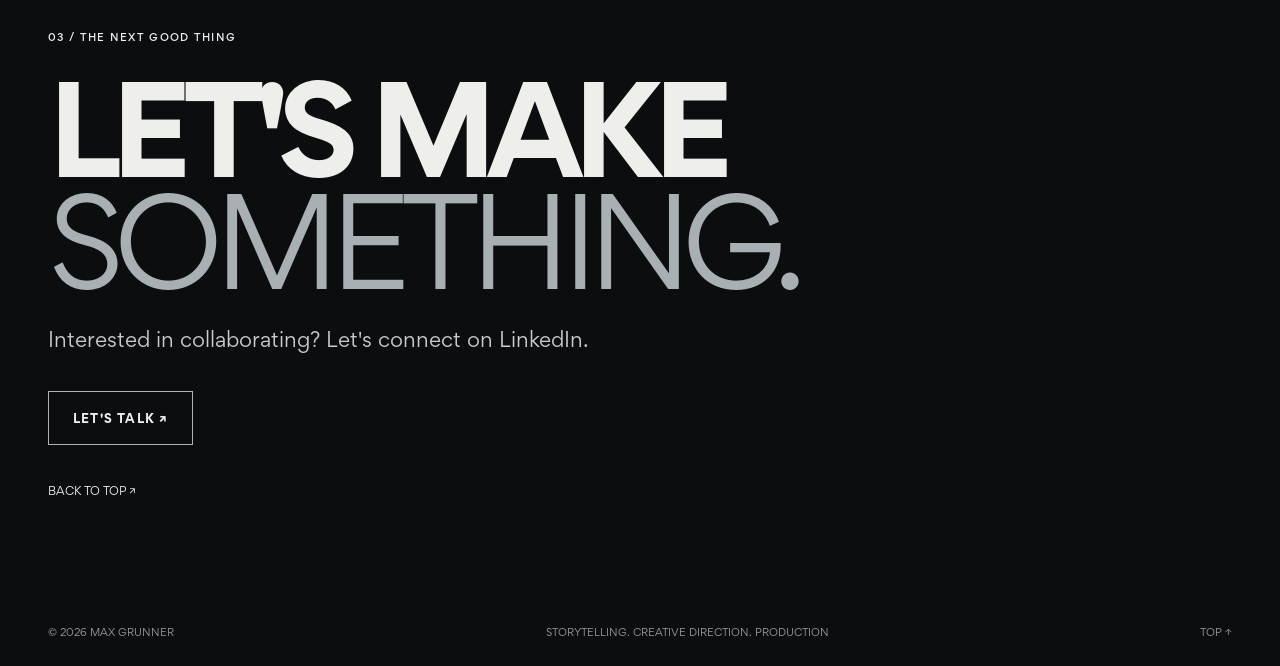
==== commit f80a7ff1: "V3.3 portfolio: simplify gallery, refresh hero and About copy, update categories" ====
--- a/index.html
+++ b/index.html
@@ -29,12 +29,9 @@
     </header>
     <main id="main">
       <section class="intro wrap" aria-labelledby="main-title">
-        <div class="intro-topline micro"><span>AN INDEPENDENT SPIRIT. A COLLECTIVE EFFORT.</span></div>
+        <div class="intro-topline micro"><span>STORYTELLING. CREATIVE DIRECTION. PRODUCTION</span></div>
         <div class="name-lockup"><h1 id="main-title">Max<span>Grunner</span></h1><span class="asterisk" aria-hidden="true">✳</span></div>
-        <div class="intro-blurbs">
-          <p>Creative producer.<br>Video director. Story person.</p>
-          <div><p>I bring good ideas to life.<br>And good people together.</p></div>
-        </div>
+        <div class="intro-blurbs"><p>Award-winning Creative Producer and Video Director</p></div>
       </section>
       <section class="feature wrap" aria-label="Featured recent films">
         <div class="feature-frame" id="feature-frame">
@@ -49,9 +46,9 @@
     </div>
     <section class="works" id="work" aria-labelledby="work-title">
       <div class="wrap">
-        <div class="work-kicker micro"><span>01 / SELECTED & COLLECTED</span><span>COMMERCIAL · DOCUMENTARY · CULTURE</span></div>
+        <div class="work-kicker micro"><span>01 / THE WORK</span><span id="project-count">22 PROJECTS</span></div>
         <div class="work-heading"><h2 id="work-title">The <em>work.</em></h2><div class="view-switch" role="group" aria-label="Gallery view"><button type="button" id="grid-toggle" class="view-button active" aria-pressed="true"><span aria-hidden="true">▦</span> Grid</button><button type="button" id="index-toggle" class="view-button" aria-pressed="false"><span aria-hidden="true">☷</span> Index</button></div></div>
-        <div class="work-toolbar"><div class="collection-switch" role="group" aria-label="Work collection"><button type="button" id="selected-toggle" aria-pressed="true" class="collection-button active">Selected <span id="selected-count">08</span></button><button type="button" id="collected-toggle" aria-pressed="false" class="collection-button">Collected <span id="collected-count">22</span></button></div><span class="project-count micro" id="project-count">08 SELECTED PROJECTS</span></div>
+        
         <div class="filters" role="group" aria-label="Filter by category" id="category-filters"></div>
         <div id="projects-grid" class="projects-grid" aria-live="polite"></div>
         <div id="projects-index" class="projects-index" aria-live="polite" hidden></div>
@@ -60,11 +57,11 @@
     </section>
     <section class="about-panel" id="about" aria-labelledby="about-title"><div class="wrap">
 <div class="about-topline micro"><span>02 / THE PERSON BEHIND THE PICTURE</span><span>IDEA → SET → SCREEN</span></div>
-<div class="about-grid"><div class="about-aside"><figure class="about-portrait"><img src="[data-uri]" alt="Max as a child in a Bulls shirt, seated in a director's chair" width="313" height="342" loading="lazy"><figcaption class="micro"><span>EARLY DAYS.</span><span>SAME CURIOSITY.</span></figcaption></figure><div class="about-award"><span class="award-star" aria-hidden="true">☆</span><span class="micro">EMMY AWARD-WINNING<br>STORYTELLING</span></div></div>
-<div class="about-story"><h2 id="about-title">Creative brain.<br>Production muscle.<br><span>A people person.</span></h2><div class="about-copy"><p>I'm Max, a creative producer and video director with 14 years of experience making commercial, social, and editorial work.</p><p>From building at UnitedMasters and telling real stories at Elite Daily to creating at Chewy, I've always liked the same part: bringing the right people together to make something worth watching.</p><p>Big idea, lean crew, ambitious brief. I'm comfortable in the thick of it, from creative development through the last round of post.</p></div><div class="about-capabilities" aria-label="Creative services"><div><span class="micro">01</span><span>Creative development &amp; strategy</span><span aria-hidden="true">↗</span></div><div><span class="micro">02</span><span>Producing &amp; directing</span><span aria-hidden="true">↗</span></div><div><span class="micro">03</span><span>Post-production &amp; delivery</span><span aria-hidden="true">↗</span></div></div><a class="about-link micro" href="https://www.linkedin.com/in/maxgrunner/" target="_blank" rel="noopener noreferrer">THE LONGER STORY ON LINKEDIN ↗</a></div></div></div></section>
+<div class="about-grid"><div class="about-aside"><figure class="about-portrait"><img src="[data-uri]" alt="Max as a child in a Bulls shirt, seated in a director's chair" width="313" height="342" loading="lazy"><figcaption class="micro"><span>EARLY DAYS.</span><span>SAME CURIOSITY.</span></figcaption></figure></div>
+<div class="about-story"><h2 id="about-title">Creative.<br>Storytelling.<br>Production.</h2><div class="about-copy"><p>I’m Max, a Creative Producer and Video Director with 15 years of experience creating branded, documentary, social, and product-focused content.</p><p>Currently, I serve as a Senior Content Director on Chewy's Brand Creative team, where I partner with marketers to bring briefs to life from concept through final delivery. My work spans everything from unscripted, documentary-style storytelling to commercial-style product content.</p><p>Before Chewy, I helped build video and content functions in fast-moving startup and media environments, including UnitedMasters and Elite Daily. That background shaped the way I work today: resourceful, collaborative, hands-on, and focused on making strong creative without unnecessary complexity.</p></div></div></div></div></section>
     <section class="contact-panel" id="contact"><div class="wrap contact-inner"><span class="micro">03 / THE NEXT GOOD THING</span><h2>LET'S MAKE<br><em>SOMETHING.</em></h2><p>Interested in collaborating? Let's connect on LinkedIn.</p><a href="https://www.linkedin.com/in/maxgrunner/" class="contact-cta" target="_blank" rel="noopener noreferrer">LET'S TALK ↗</a><a href="#top" class="backtop">BACK TO TOP ↗</a></div></section>
     </main>
-    <footer class="site-footer wrap"><span>© <span id="copyright-year">2026</span> MAX GRUNNER</span><span>INDEPENDENT CREATIVE / FORT LAUDERDALE</span><a href="#top">TOP ↑</a></footer>
+    <footer class="site-footer wrap"><span>© <span id="copyright-year">2026</span> MAX GRUNNER</span><span>STORYTELLING. CREATIVE DIRECTION. PRODUCTION</span><a href="#top">TOP ↑</a></footer>
   </div>
   <dialog id="screening" class="screening" aria-labelledby="screening-title"><div class="screening-wrap">
     <div class="screening-header"><span class="micro">MAX GRUNNER / SCREENING ROOM</span><button type="button" id="screening-close" aria-label="Close screening room">Close <span aria-hidden="true">✕</span></button></div>
--- a/styles.css
+++ b/styles.css
@@ -218,4 +218,14 @@
 .about-capabilities{margin-top:32px}.about-capabilities>div{padding:18px 0;font-size:14px}
 .about-link{margin-top:32px}.screening-video{aspect-ratio:16/9}
 .contact-cta{padding:16px 21px}
-}+}
+/* V3.3 — simplified hero, gallery and About */
+.intro-blurbs{display:block;max-width:900px}
+.intro-blurbs>p{max-width:880px}
+.about-copy p:last-child{margin-bottom:0}
+.client-logos .logo-chewy{filter:grayscale(1) invert(1) contrast(100)!important;mix-blend-mode:screen;opacity:1}
+@media(max-width:680px){
+.intro-blurbs{display:block}
+.intro-blurbs>p{max-width:100%}
+.about-story h2{color:#f1f1ee}
+}
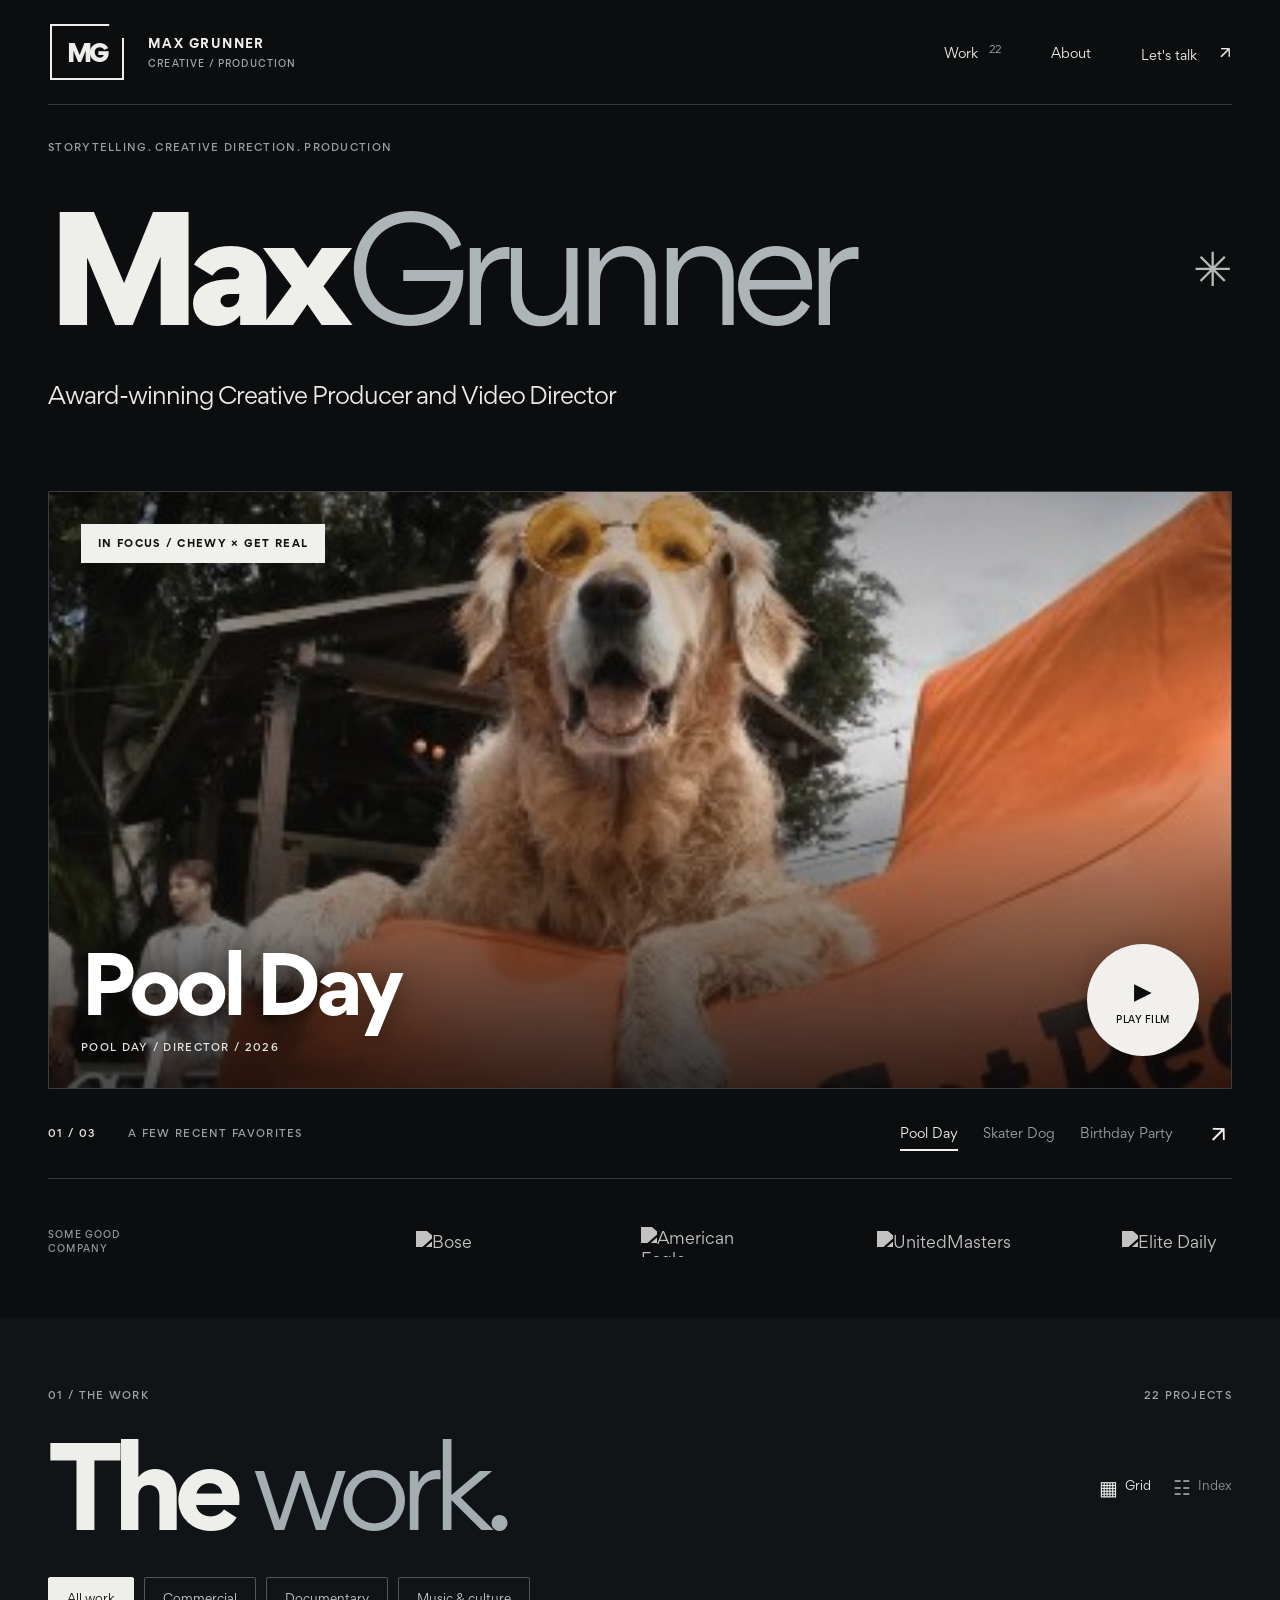
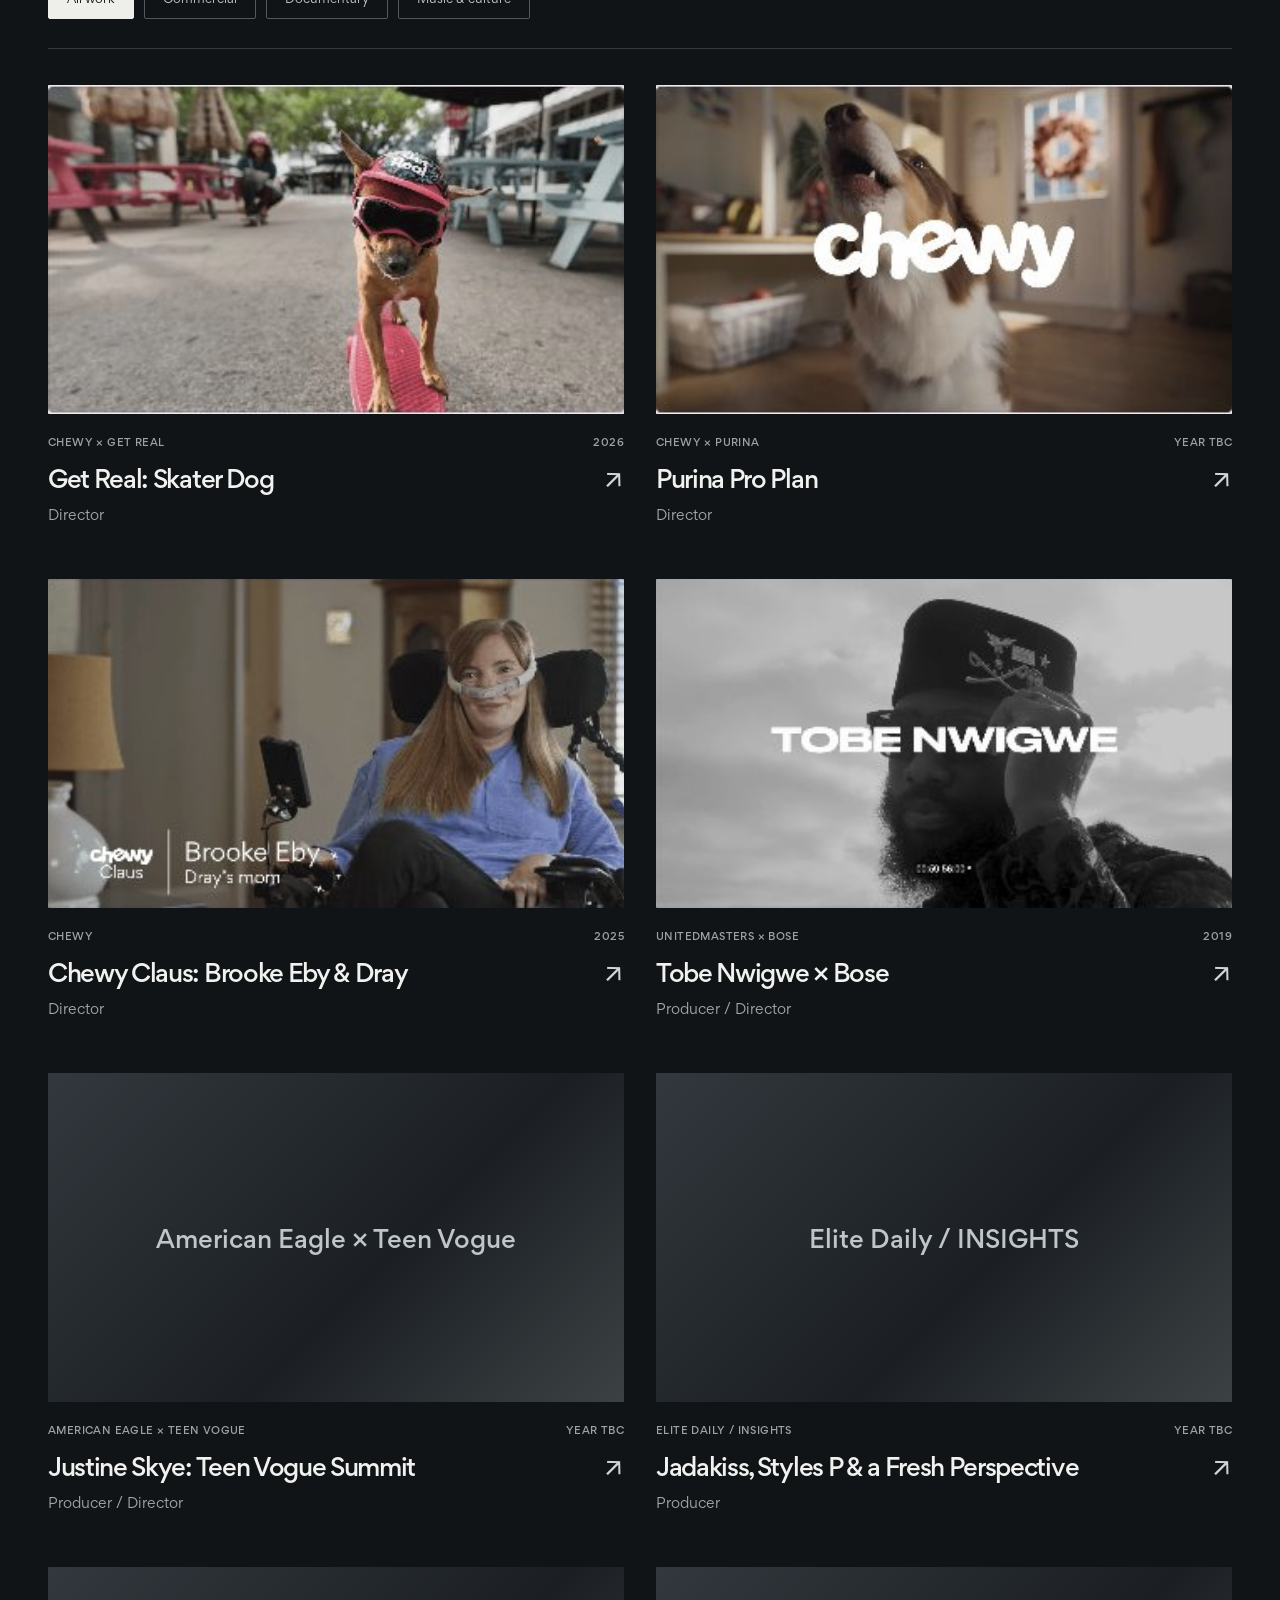
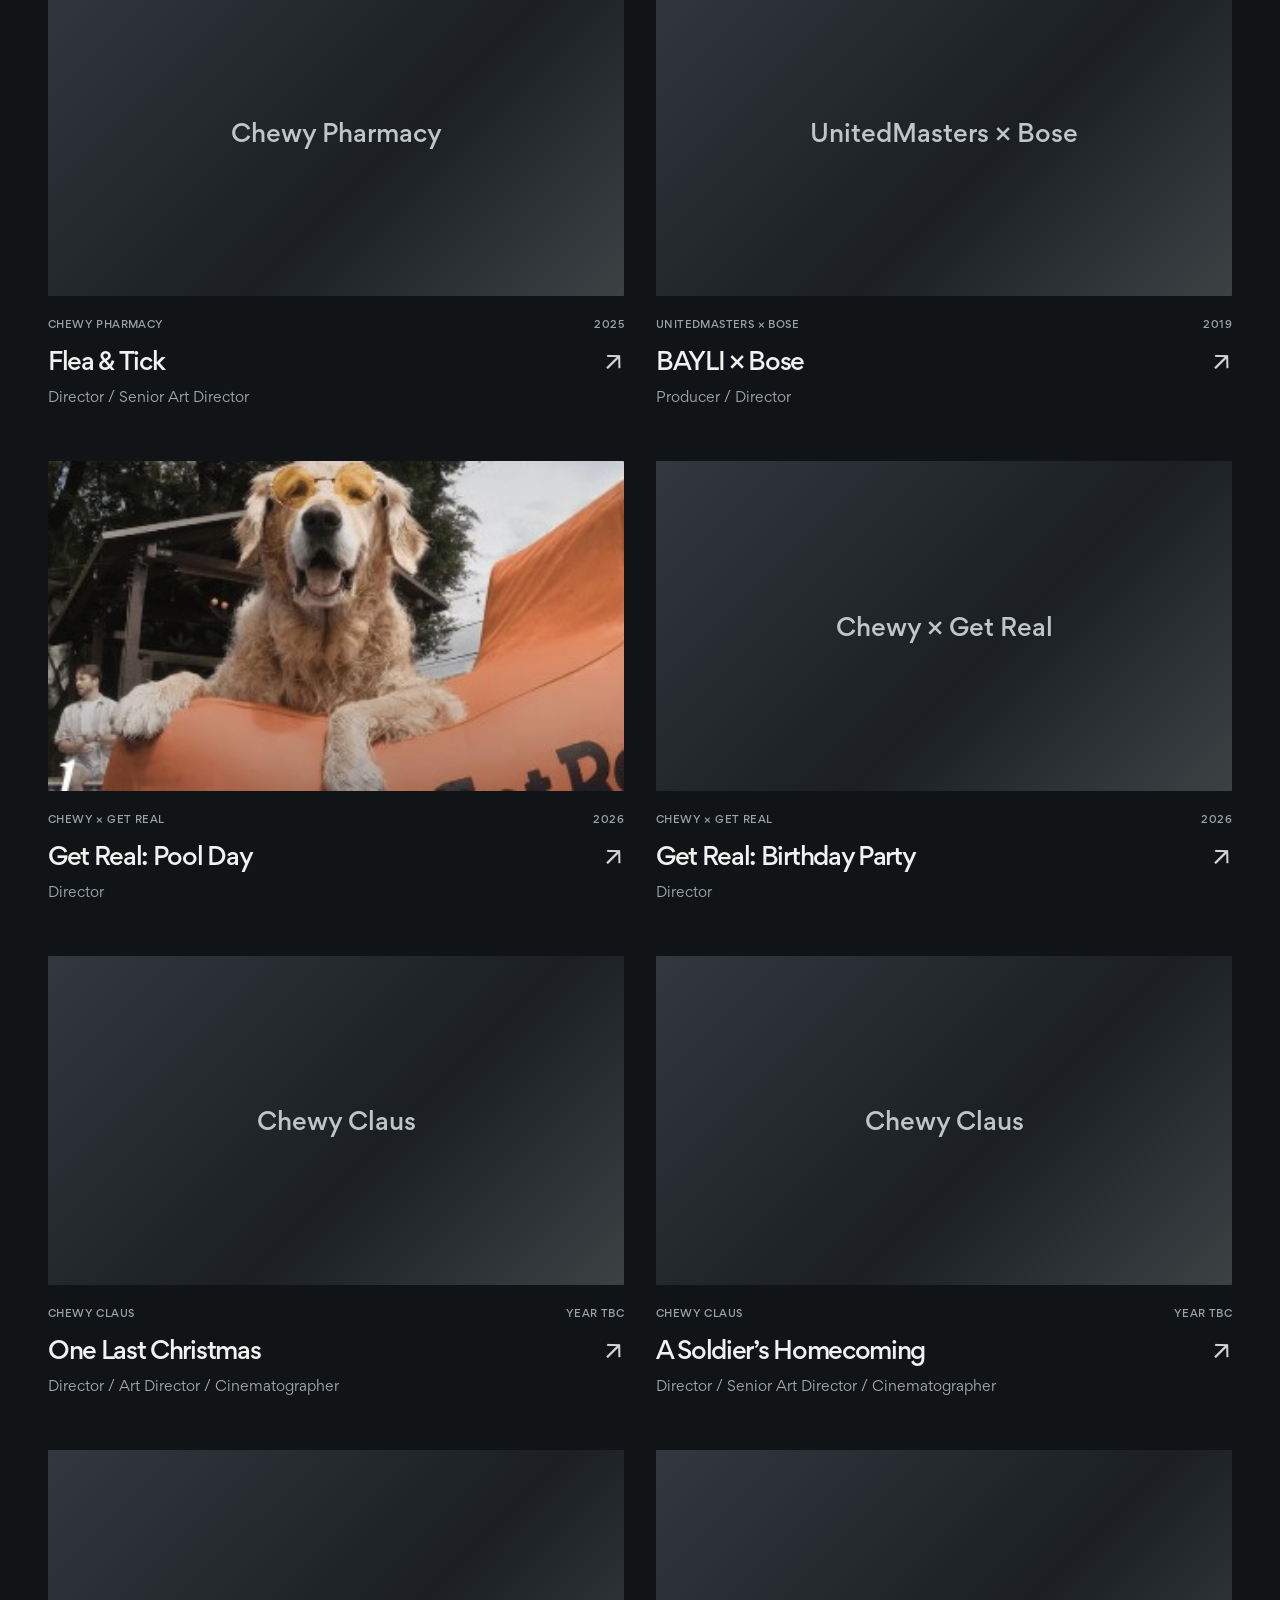
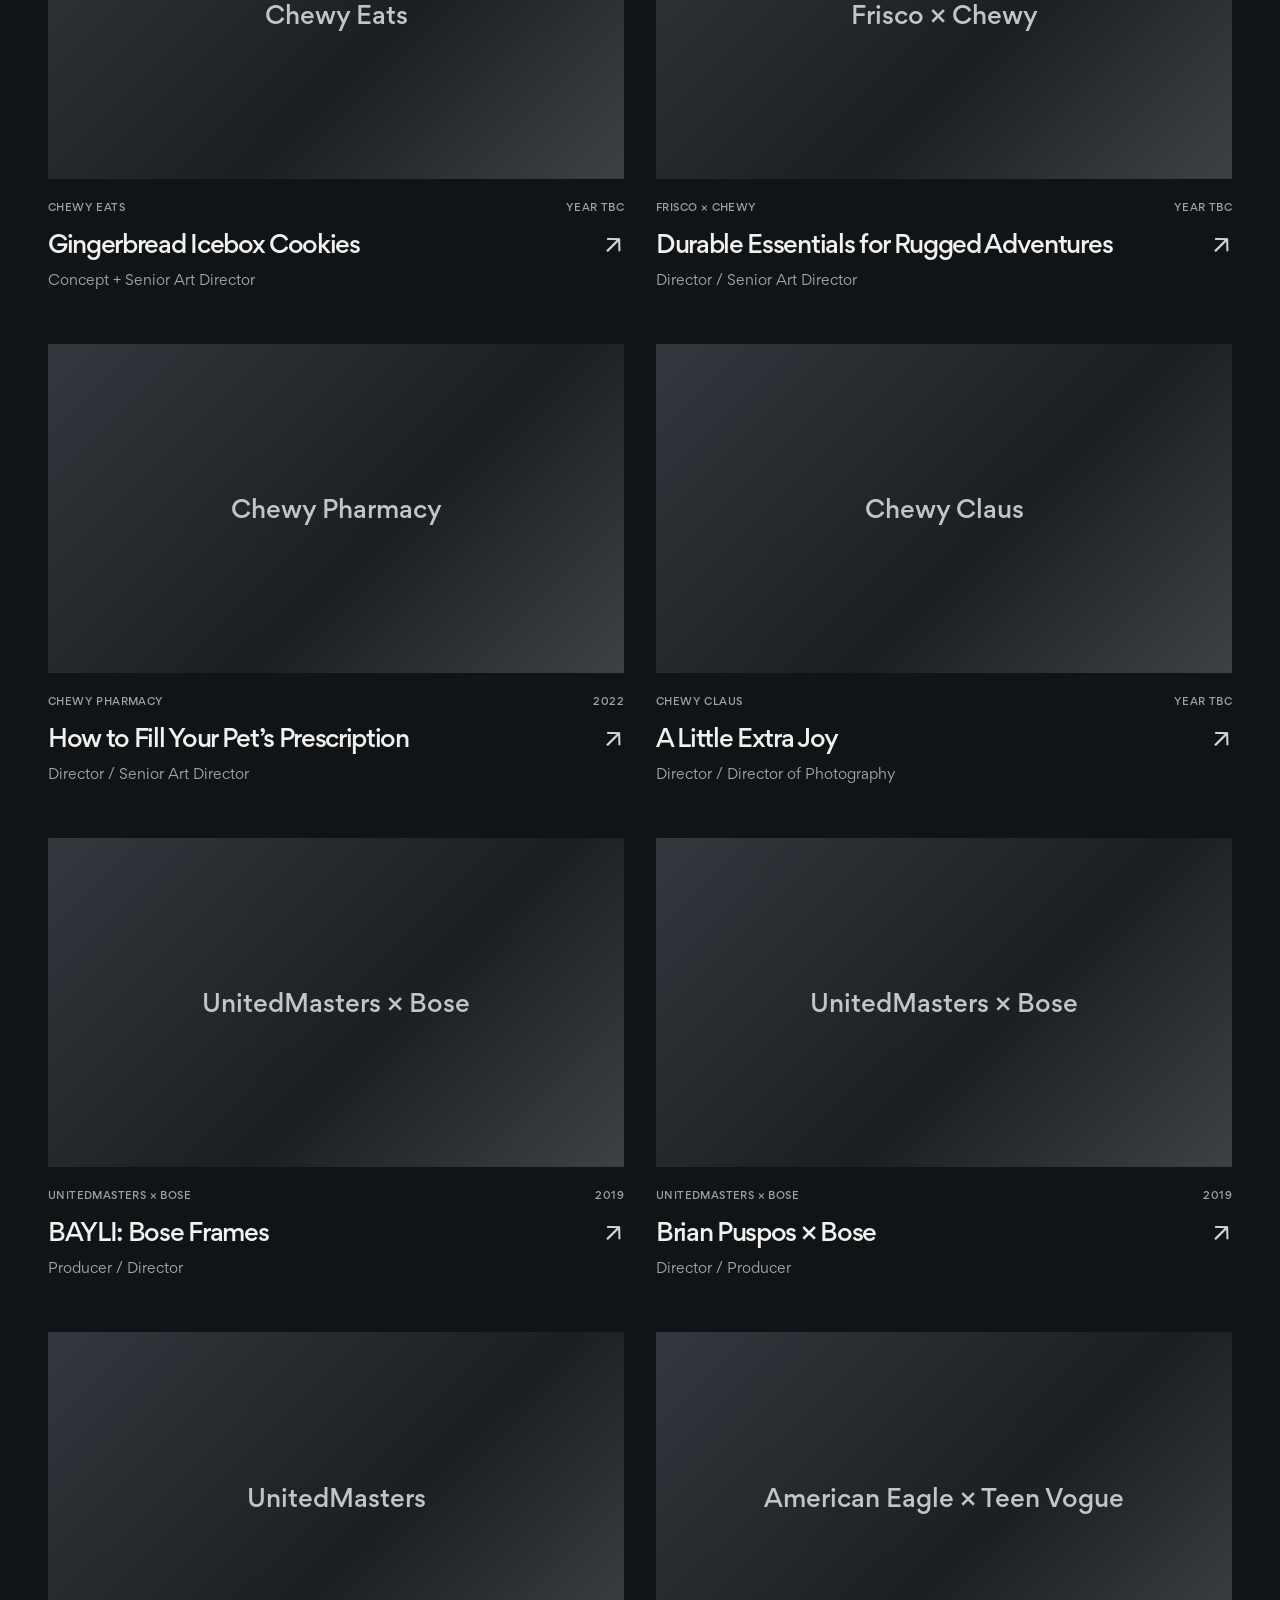
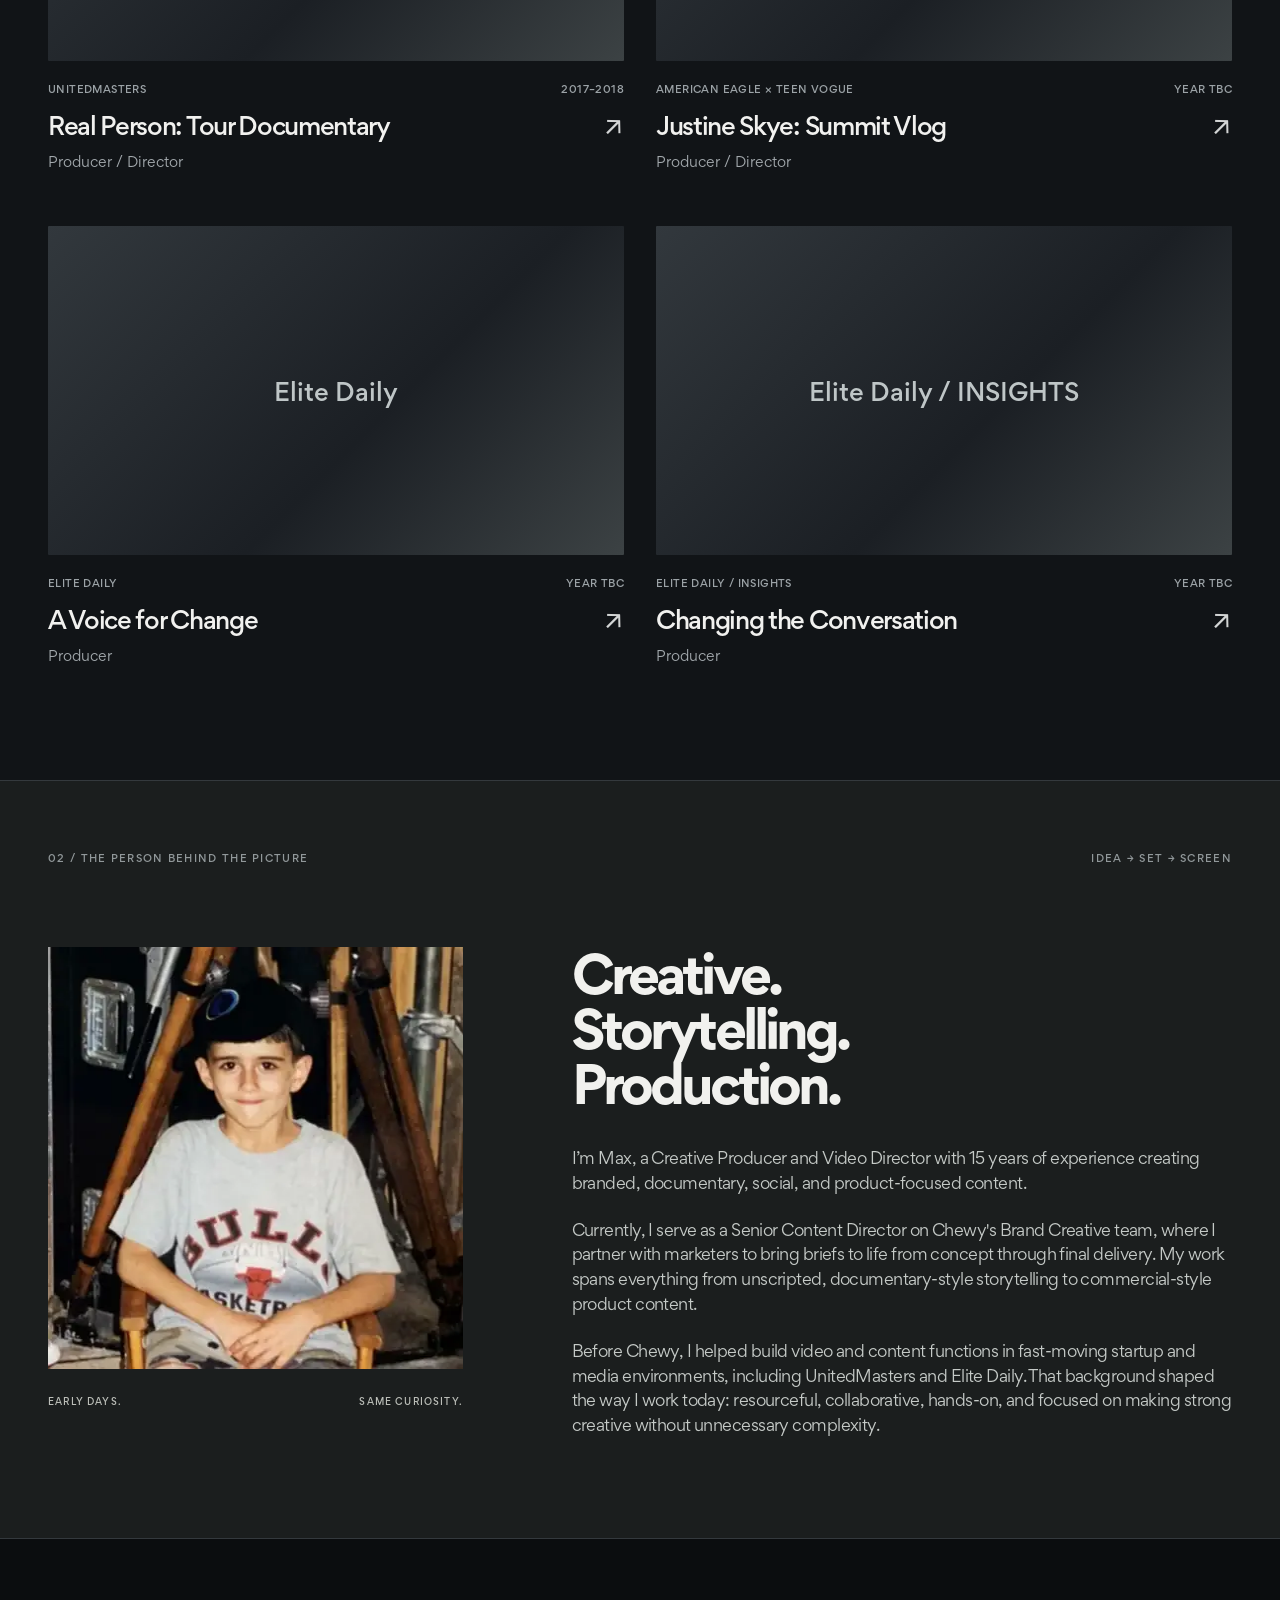
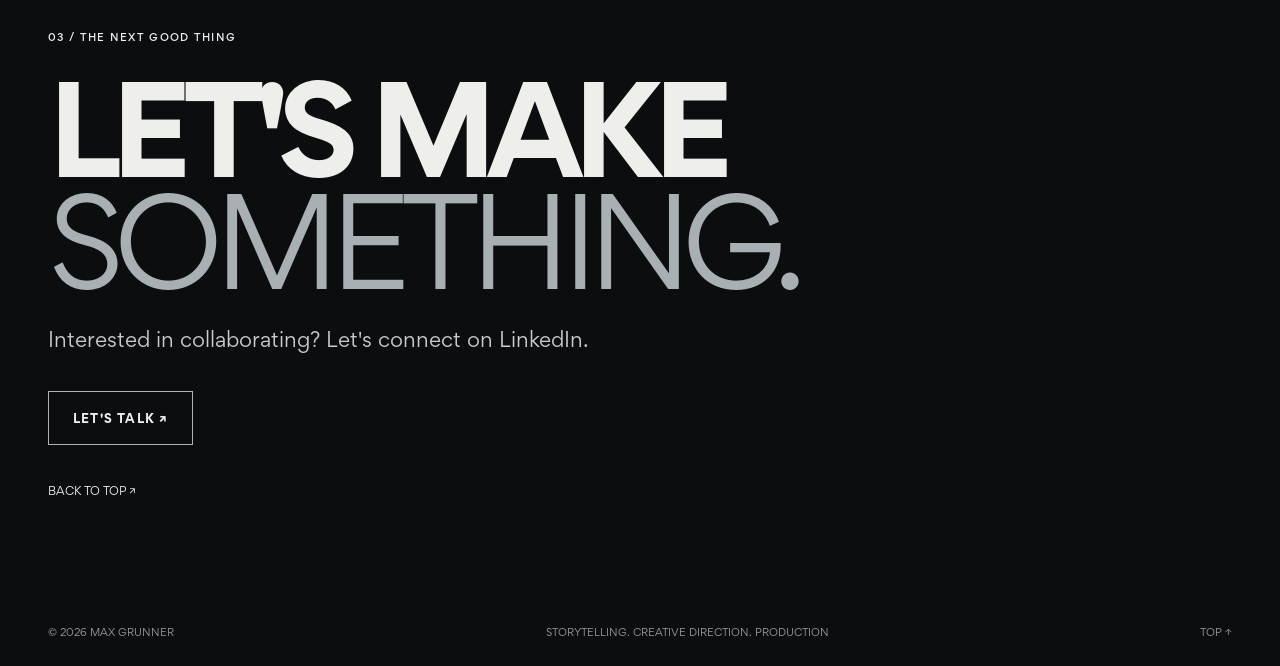
==== commit ae27d04a: "V3.3 use updated childhood photo in About" ====
--- a/index.html
+++ b/index.html
@@ -57,7 +57,7 @@
     </section>
     <section class="about-panel" id="about" aria-labelledby="about-title"><div class="wrap">
 <div class="about-topline micro"><span>02 / THE PERSON BEHIND THE PICTURE</span><span>IDEA → SET → SCREEN</span></div>
-<div class="about-grid"><div class="about-aside"><figure class="about-portrait"><img src="[data-uri]" alt="Max as a child in a Bulls shirt, seated in a director's chair" width="313" height="342" loading="lazy"><figcaption class="micro"><span>EARLY DAYS.</span><span>SAME CURIOSITY.</span></figcaption></figure></div>
+<div class="about-grid"><div class="about-aside"><figure class="about-portrait"><img src="./assets/about/early-days.webp" alt="Max as a child in a Chicago Bulls shirt, seated in a director’s chair" width="420" height="422" loading="lazy"><figcaption class="micro"><span>EARLY DAYS.</span><span>SAME CURIOSITY.</span></figcaption></figure></div>
 <div class="about-story"><h2 id="about-title">Creative.<br>Storytelling.<br>Production.</h2><div class="about-copy"><p>I’m Max, a Creative Producer and Video Director with 15 years of experience creating branded, documentary, social, and product-focused content.</p><p>Currently, I serve as a Senior Content Director on Chewy's Brand Creative team, where I partner with marketers to bring briefs to life from concept through final delivery. My work spans everything from unscripted, documentary-style storytelling to commercial-style product content.</p><p>Before Chewy, I helped build video and content functions in fast-moving startup and media environments, including UnitedMasters and Elite Daily. That background shaped the way I work today: resourceful, collaborative, hands-on, and focused on making strong creative without unnecessary complexity.</p></div></div></div></div></section>
     <section class="contact-panel" id="contact"><div class="wrap contact-inner"><span class="micro">03 / THE NEXT GOOD THING</span><h2>LET'S MAKE<br><em>SOMETHING.</em></h2><p>Interested in collaborating? Let's connect on LinkedIn.</p><a href="https://www.linkedin.com/in/maxgrunner/" class="contact-cta" target="_blank" rel="noopener noreferrer">LET'S TALK ↗</a><a href="#top" class="backtop">BACK TO TOP ↗</a></div></section>
     </main>
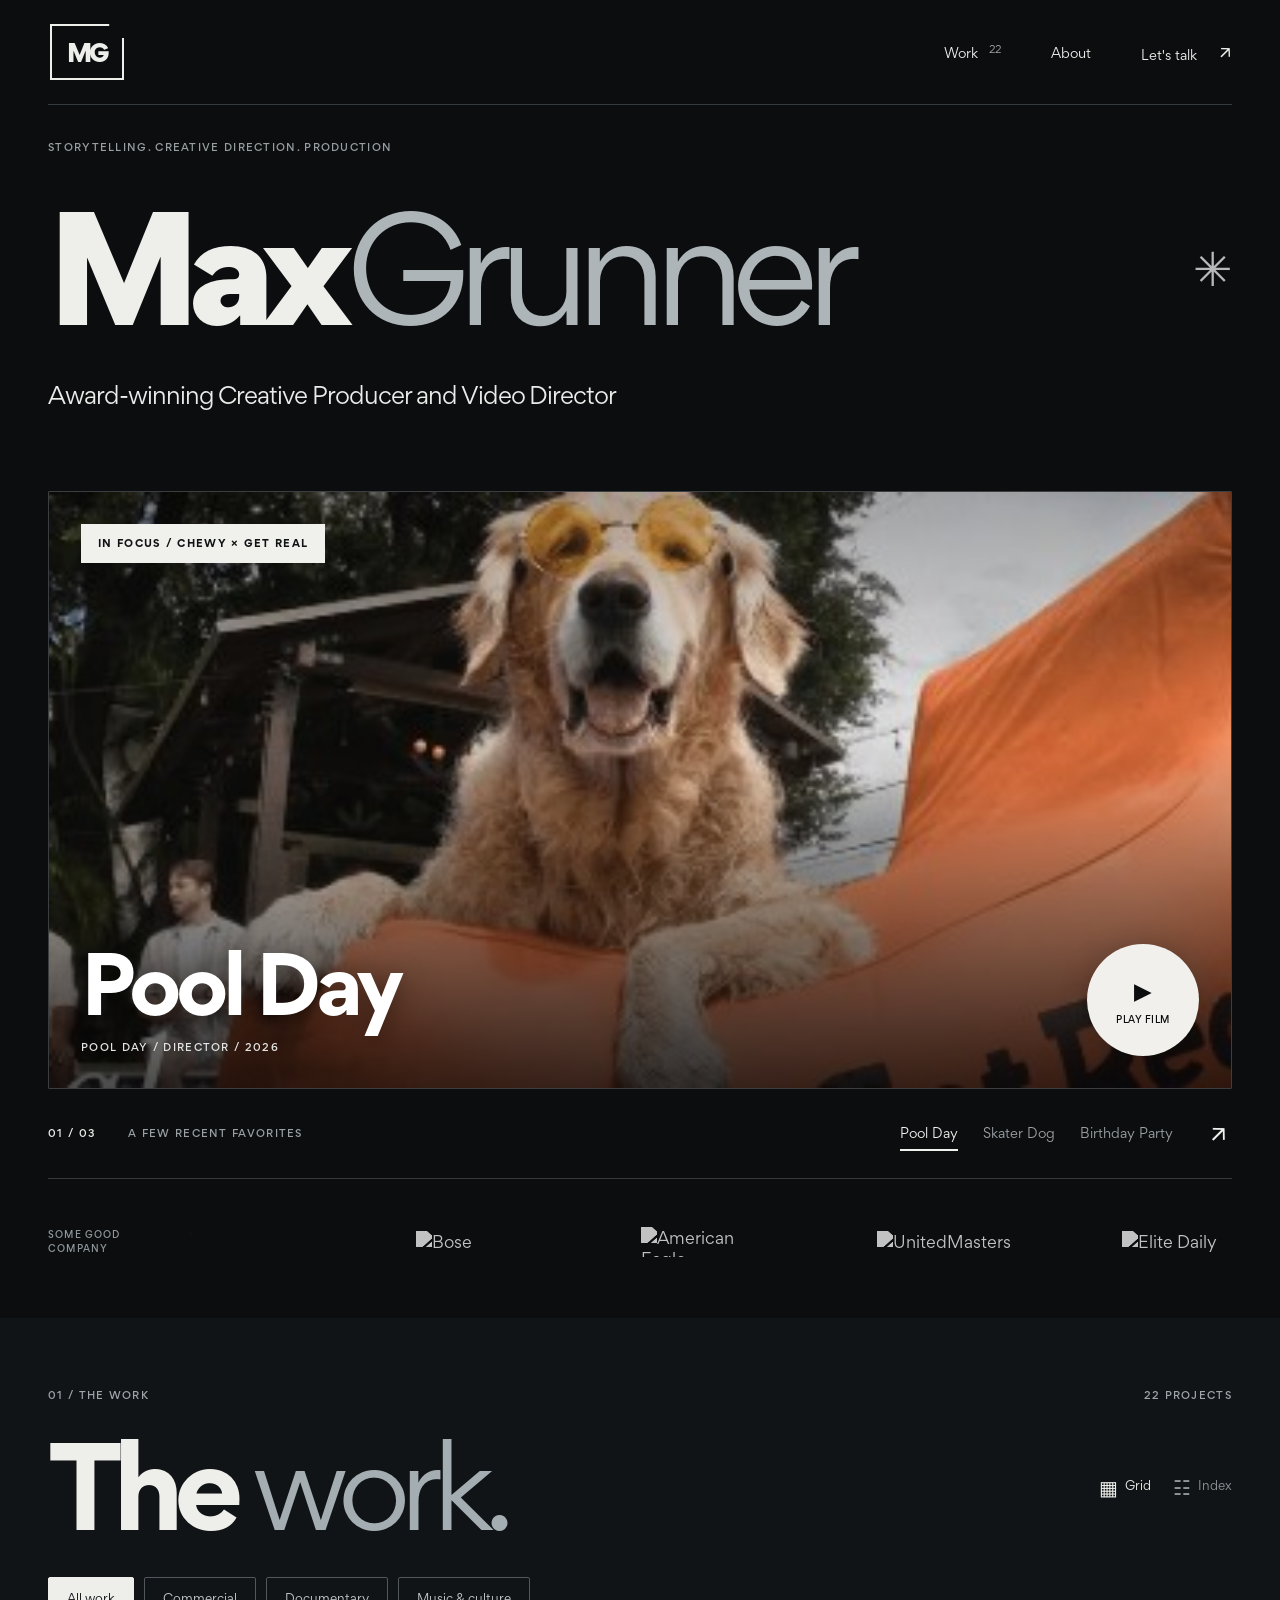
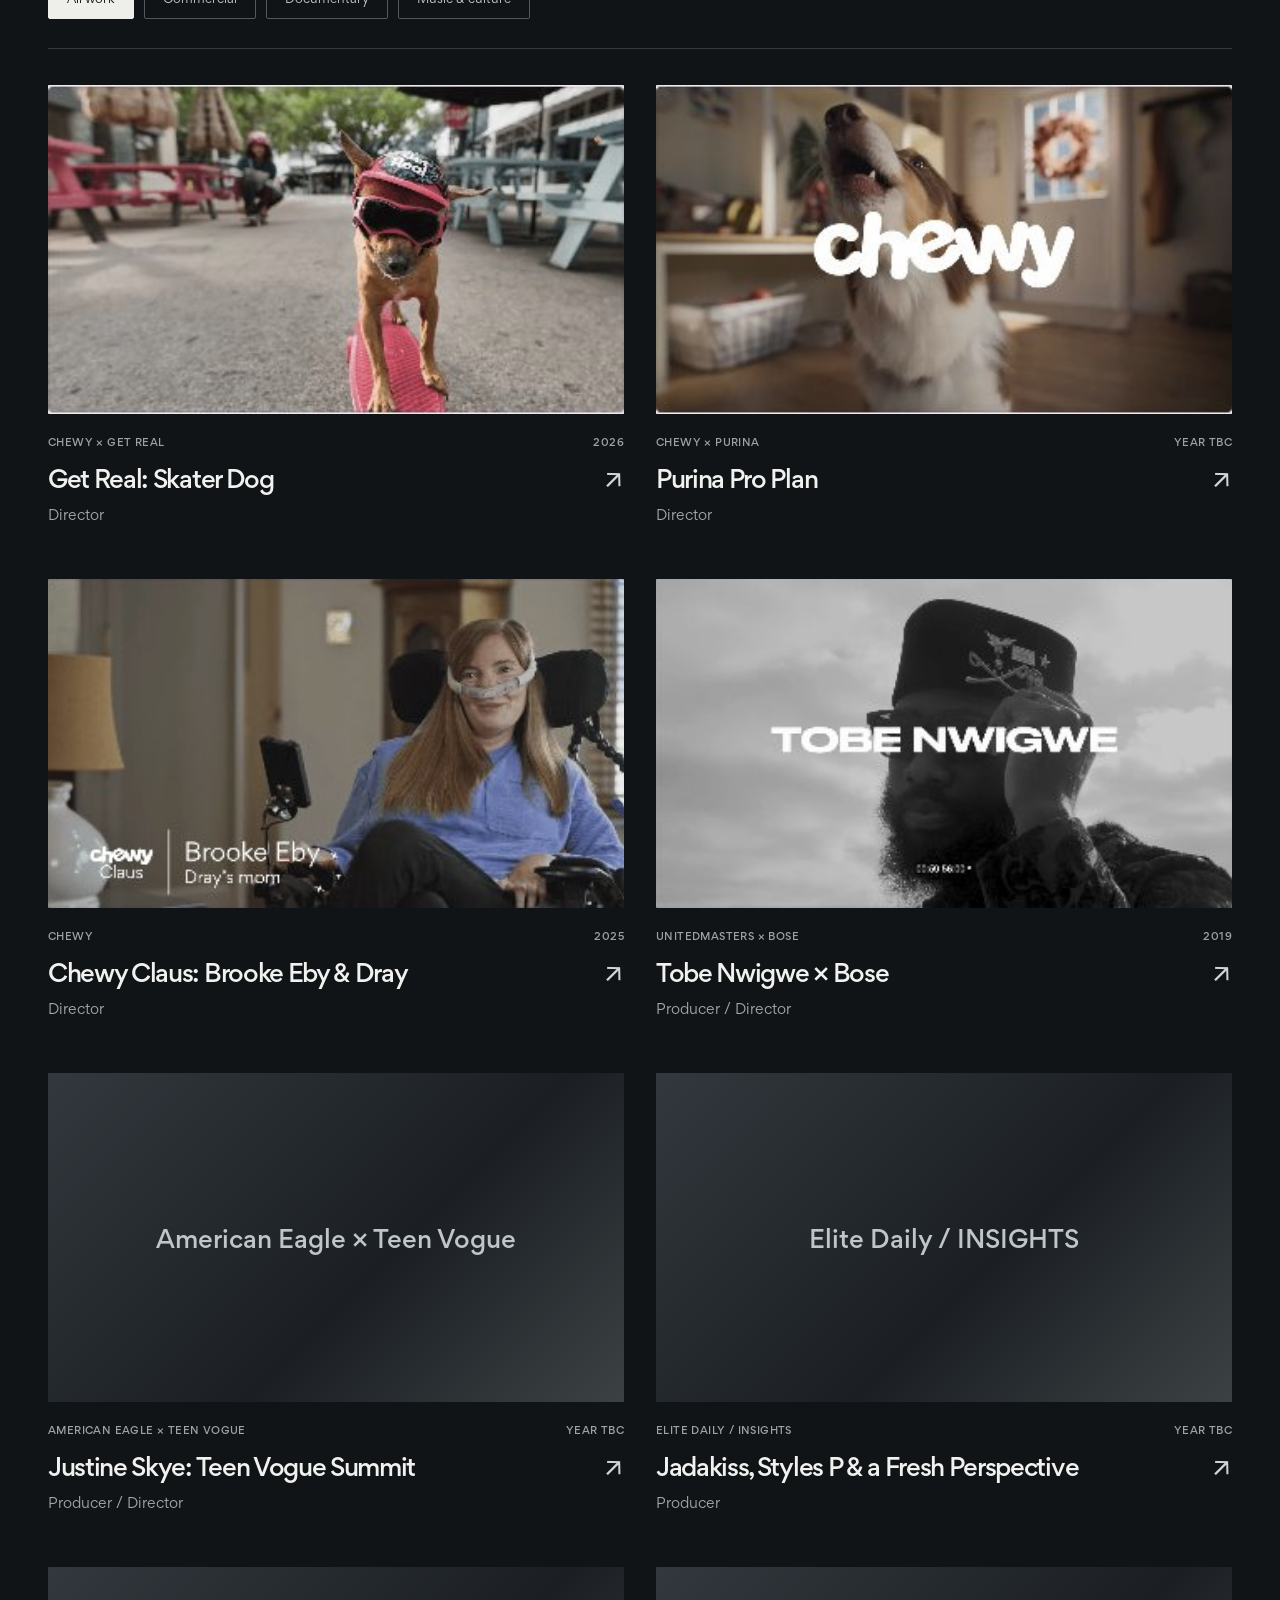
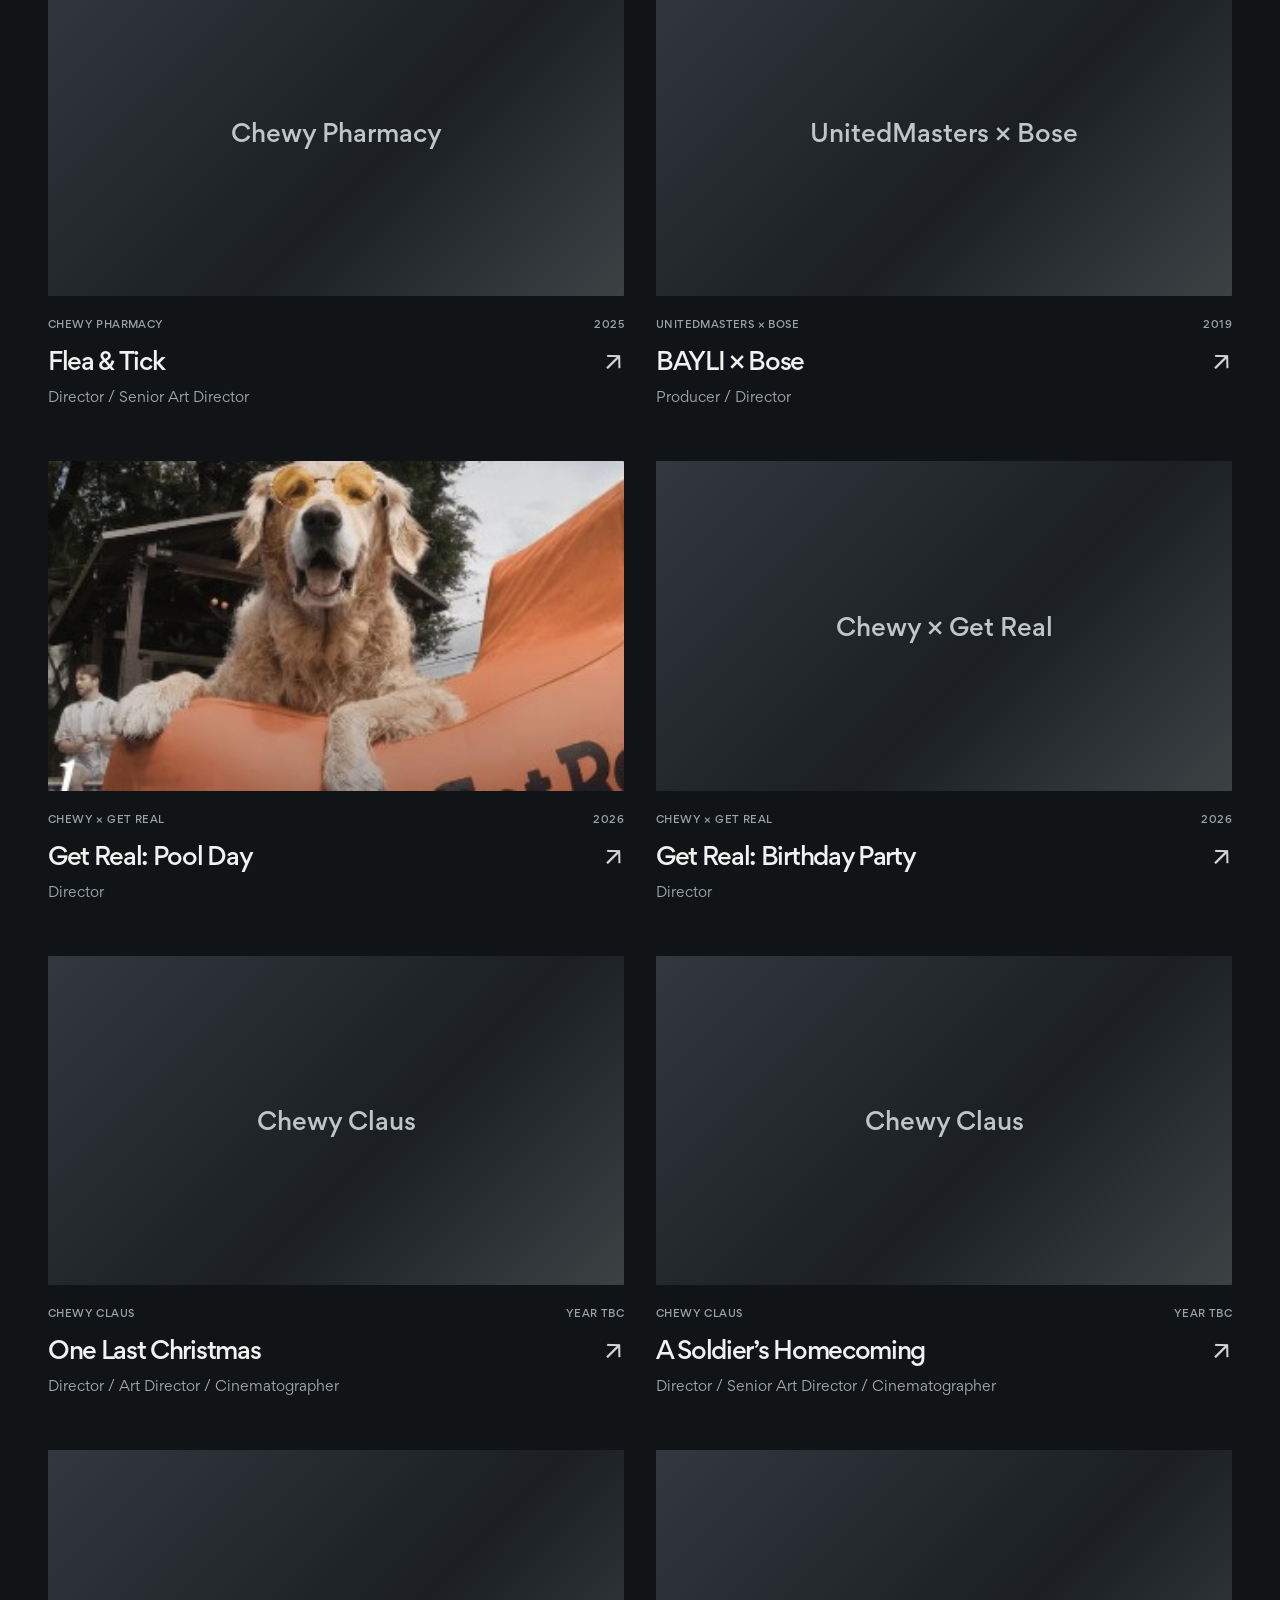
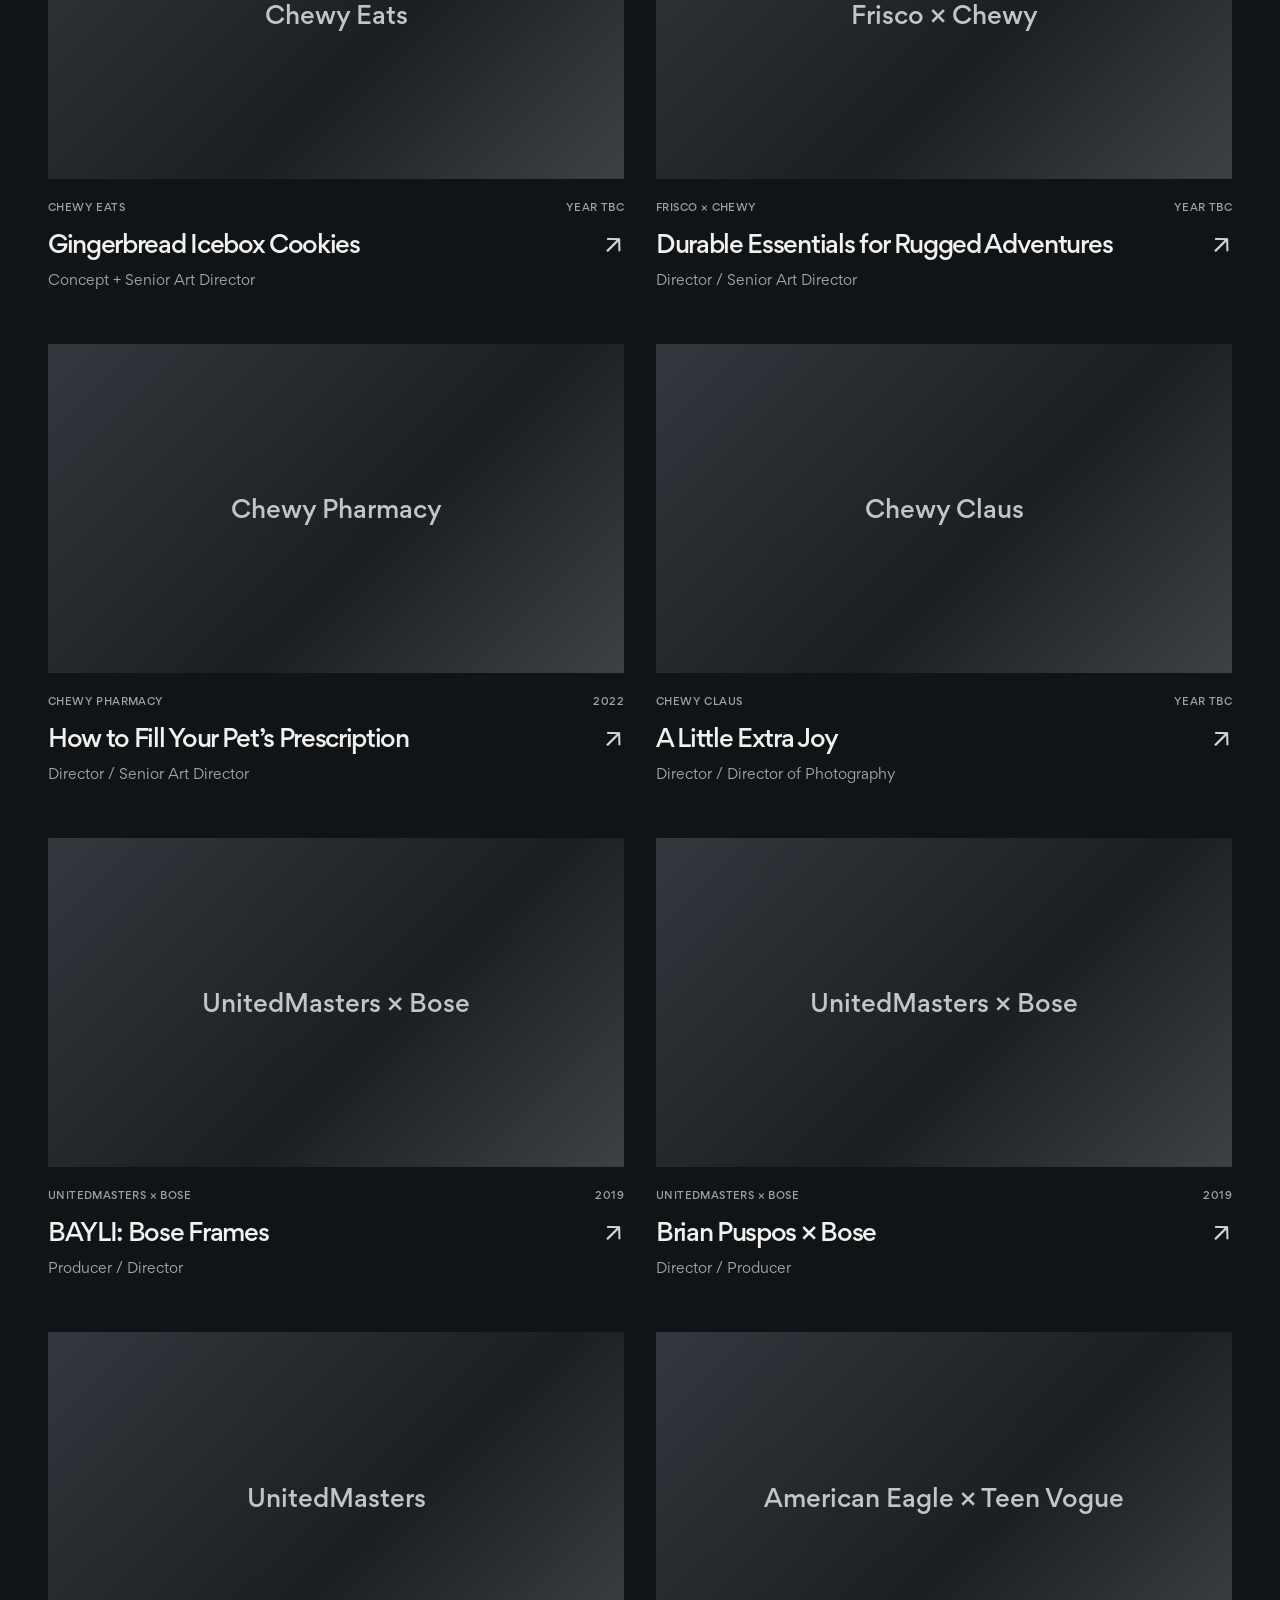
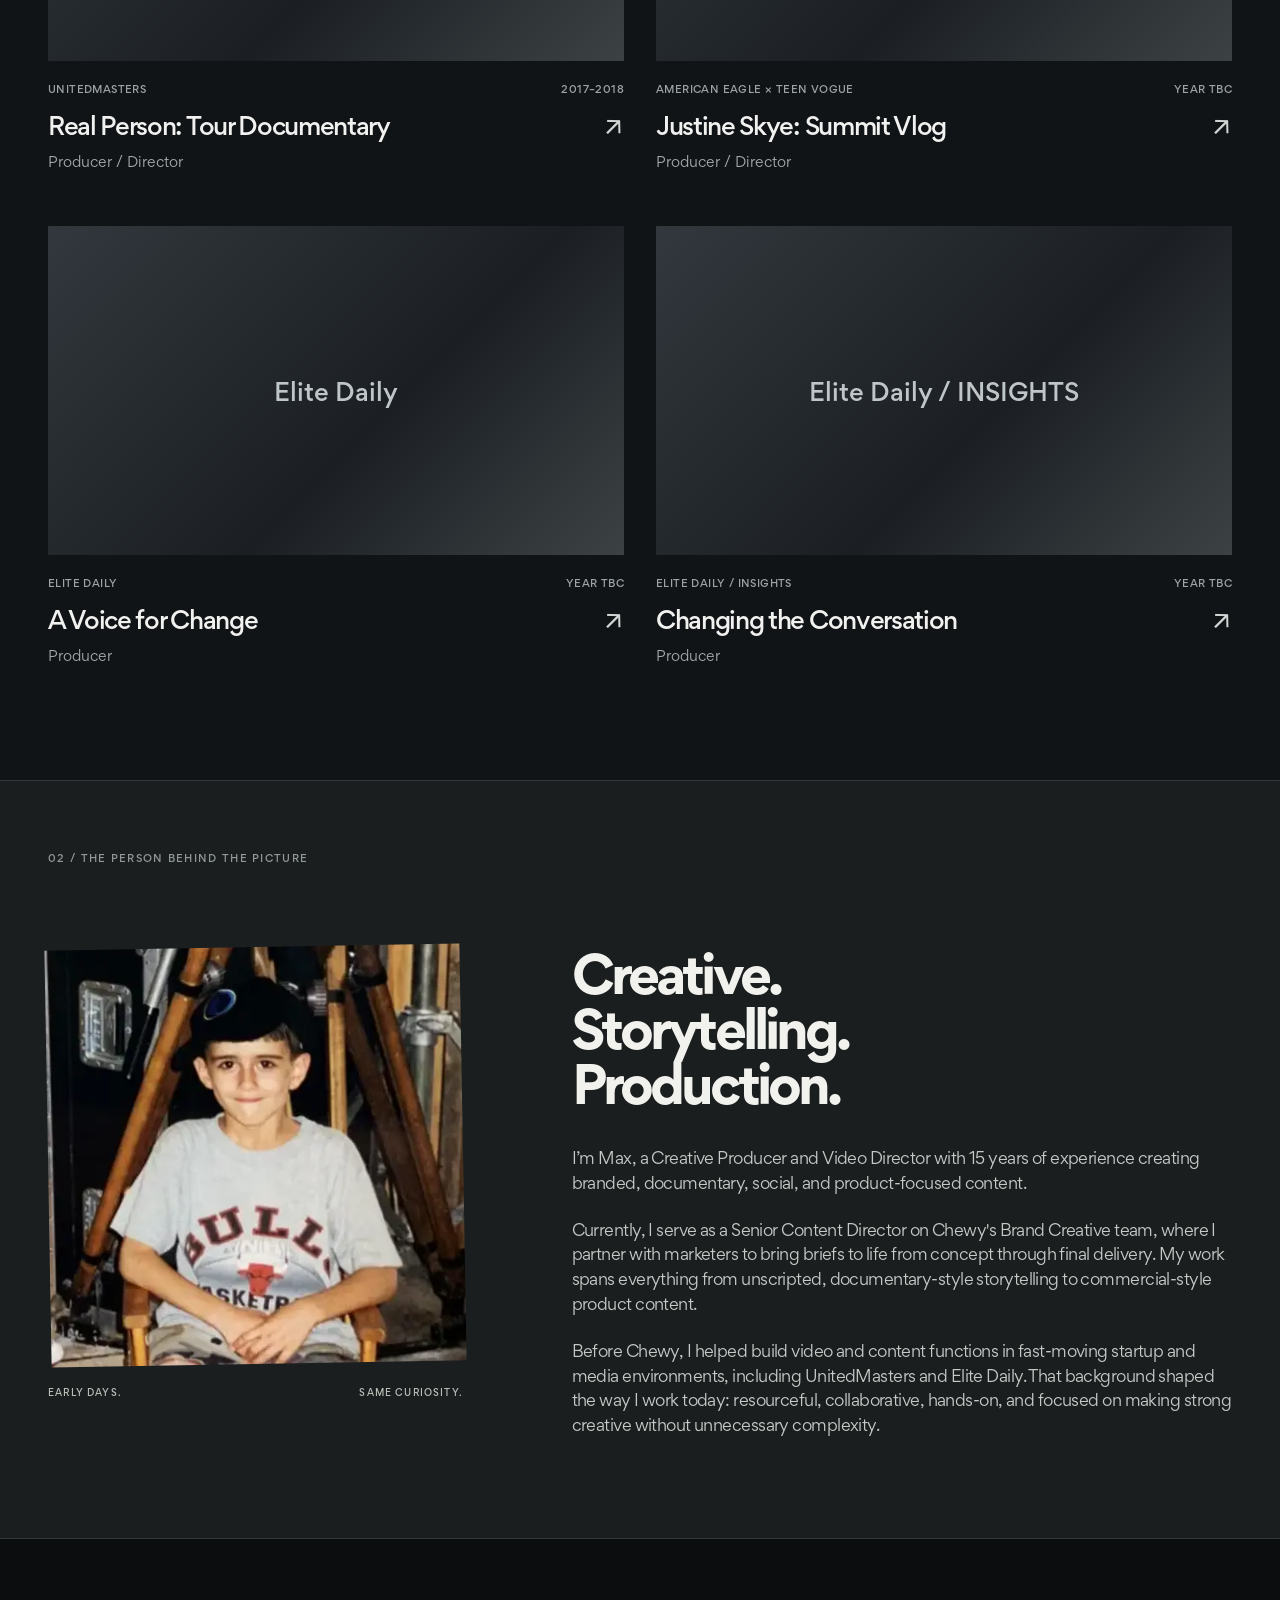
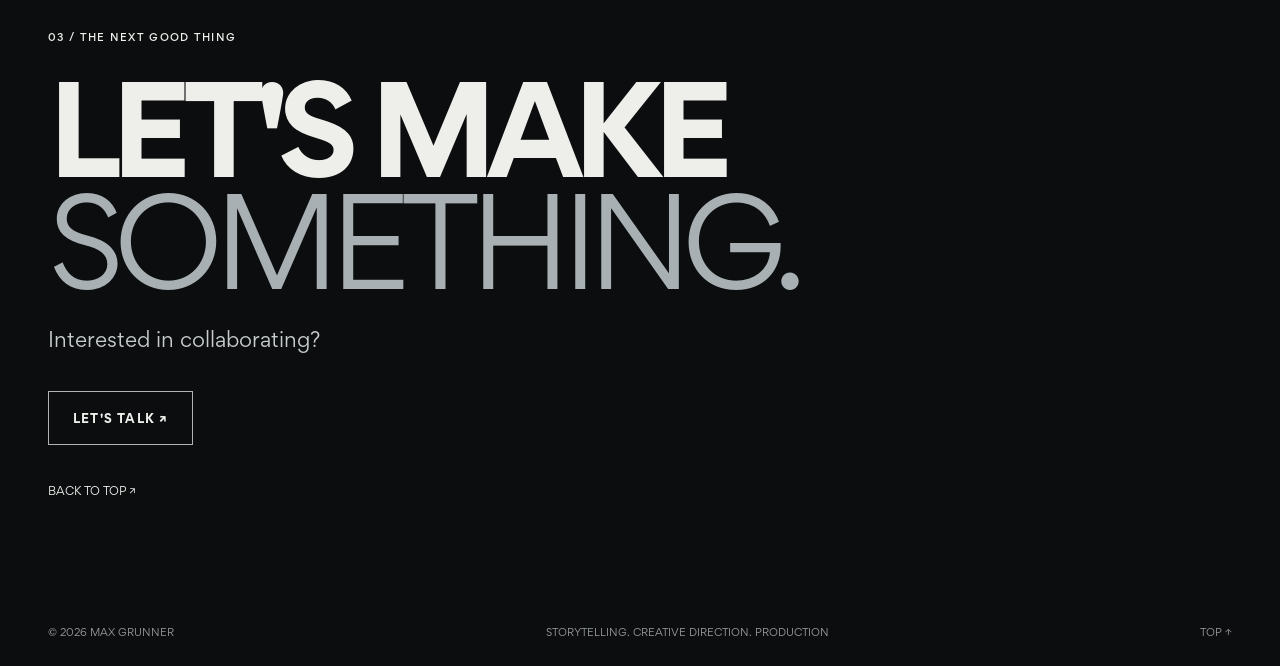
==== commit 519e4627: "V3.4: simplify site header, About kicker and LinkedIn contact row" ====
--- a/index.html
+++ b/index.html
@@ -20,7 +20,7 @@
   <div class="dark-stage" id="top">
     <header class="site-header wrap">
       <a class="brand-mark" href="#top" aria-label="Max Grunner, back to top"><span>MG</span></a>
-      <div class="brand-name"><strong>MAX GRUNNER</strong><small>CREATIVE / PRODUCTION</small></div>
+      
       <nav class="primary-nav" aria-label="Main navigation">
         <a href="#work">Work <sup id="nav-total">22</sup></a>
         <a href="#about">About</a>
@@ -56,10 +56,10 @@
       </div>
     </section>
     <section class="about-panel" id="about" aria-labelledby="about-title"><div class="wrap">
-<div class="about-topline micro"><span>02 / THE PERSON BEHIND THE PICTURE</span><span>IDEA → SET → SCREEN</span></div>
+<div class="about-topline micro"><span>02 / THE PERSON BEHIND THE PICTURE</span></div>
 <div class="about-grid"><div class="about-aside"><figure class="about-portrait"><img src="./assets/about/early-days.webp" alt="Max as a child in a Chicago Bulls shirt, seated in a director’s chair" width="420" height="422" loading="lazy"><figcaption class="micro"><span>EARLY DAYS.</span><span>SAME CURIOSITY.</span></figcaption></figure></div>
 <div class="about-story"><h2 id="about-title">Creative.<br>Storytelling.<br>Production.</h2><div class="about-copy"><p>I’m Max, a Creative Producer and Video Director with 15 years of experience creating branded, documentary, social, and product-focused content.</p><p>Currently, I serve as a Senior Content Director on Chewy's Brand Creative team, where I partner with marketers to bring briefs to life from concept through final delivery. My work spans everything from unscripted, documentary-style storytelling to commercial-style product content.</p><p>Before Chewy, I helped build video and content functions in fast-moving startup and media environments, including UnitedMasters and Elite Daily. That background shaped the way I work today: resourceful, collaborative, hands-on, and focused on making strong creative without unnecessary complexity.</p></div></div></div></div></section>
-    <section class="contact-panel" id="contact"><div class="wrap contact-inner"><span class="micro">03 / THE NEXT GOOD THING</span><h2>LET'S MAKE<br><em>SOMETHING.</em></h2><p>Interested in collaborating? Let's connect on LinkedIn.</p><a href="https://www.linkedin.com/in/maxgrunner/" class="contact-cta" target="_blank" rel="noopener noreferrer">LET'S TALK ↗</a><a href="#top" class="backtop">BACK TO TOP ↗</a></div></section>
+    <section class="contact-panel" id="contact"><div class="wrap contact-inner"><span class="micro">03 / THE NEXT GOOD THING</span><h2>LET'S MAKE<br><em>SOMETHING.</em></h2><div class="contact-action-row"><p>Interested in collaborating?</p><a href="https://www.linkedin.com/in/maxgrunner/" class="contact-cta" target="_blank" rel="noopener noreferrer">LET'S TALK ↗</a></div><a href="#top" class="backtop">BACK TO TOP ↗</a></div></section>
     </main>
     <footer class="site-footer wrap"><span>© <span id="copyright-year">2026</span> MAX GRUNNER</span><span>STORYTELLING. CREATIVE DIRECTION. PRODUCTION</span><a href="#top">TOP ↑</a></footer>
   </div>
--- a/styles.css
+++ b/styles.css
@@ -229,3 +229,6 @@
 .intro-blurbs>p{max-width:100%}
 .about-story h2{color:#f1f1ee}
 }
+
+/* V3.3 photograph: preserve image proportions and prevent mobile overflow */
+.about-portrait img{display:block;width:100%;max-width:100%;height:auto;aspect-ratio:420/422;object-fit:cover;object-position:center;transform:rotate(-1deg)}
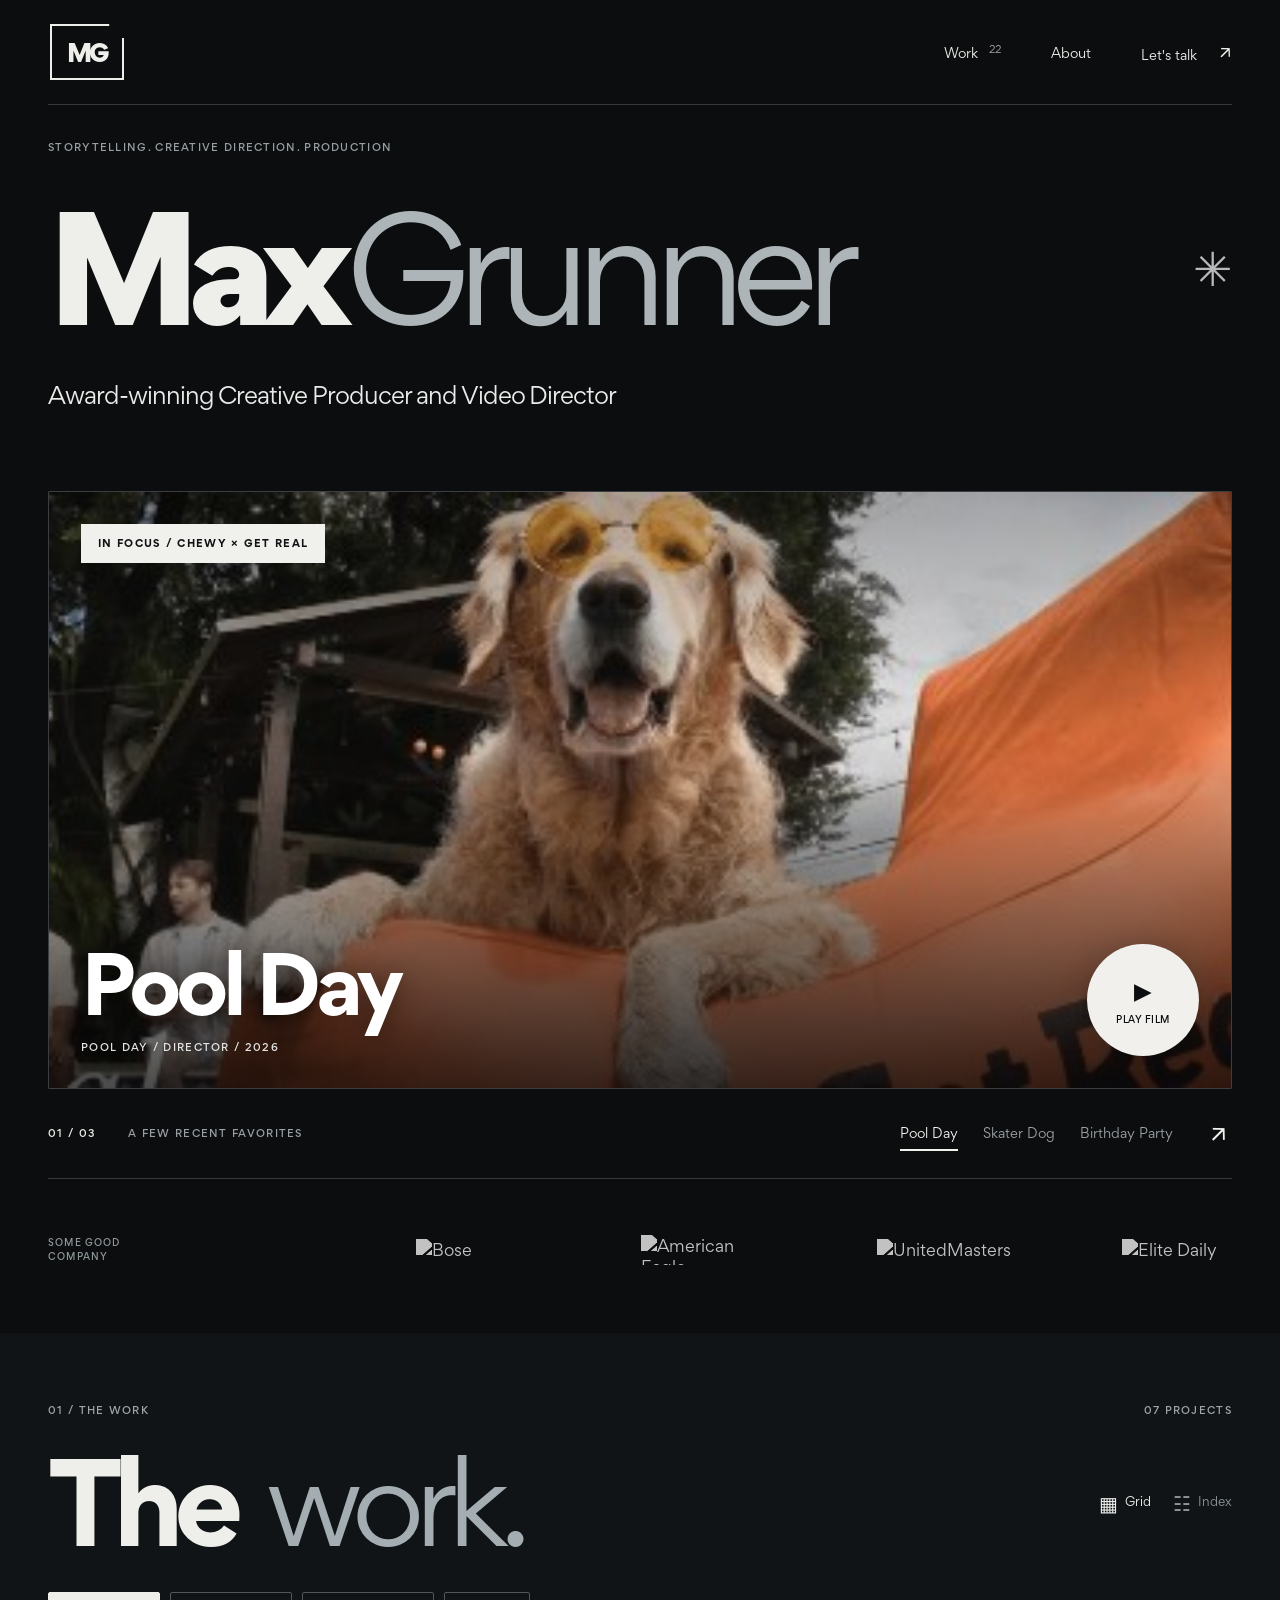
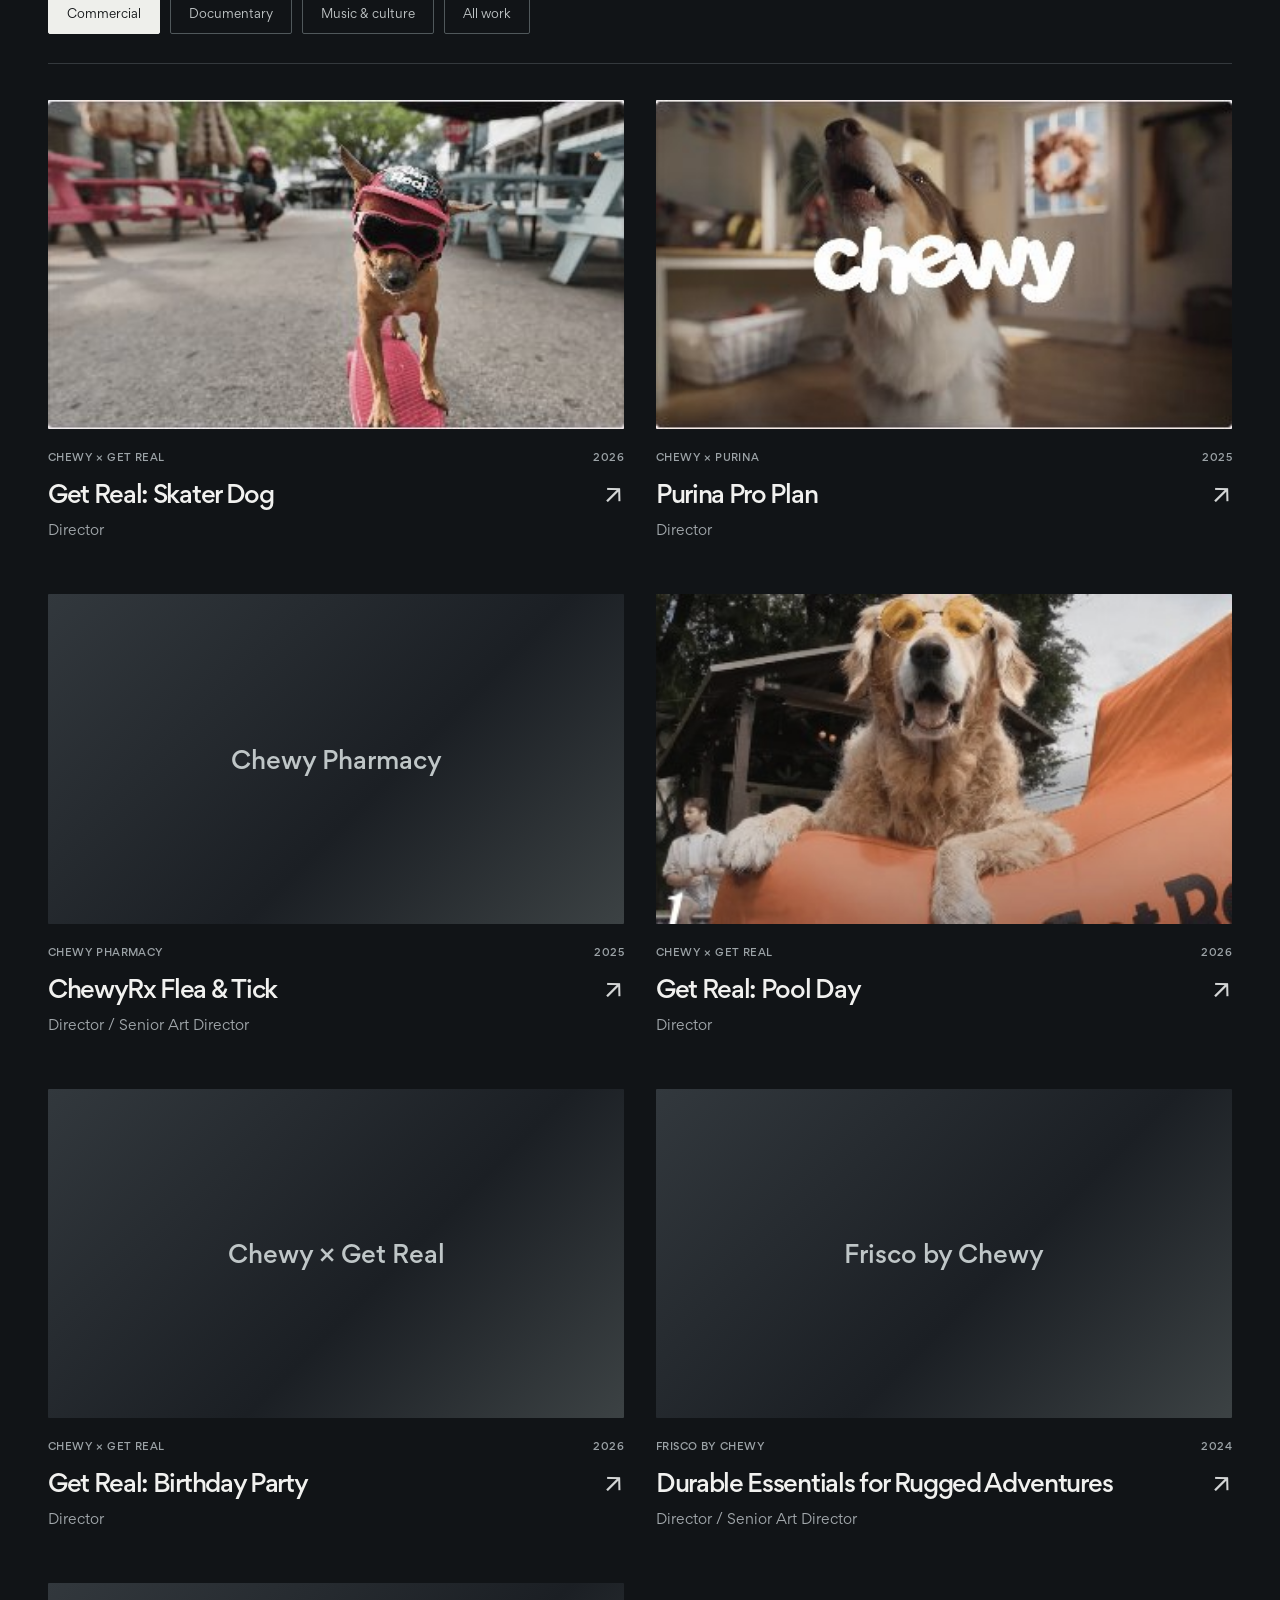
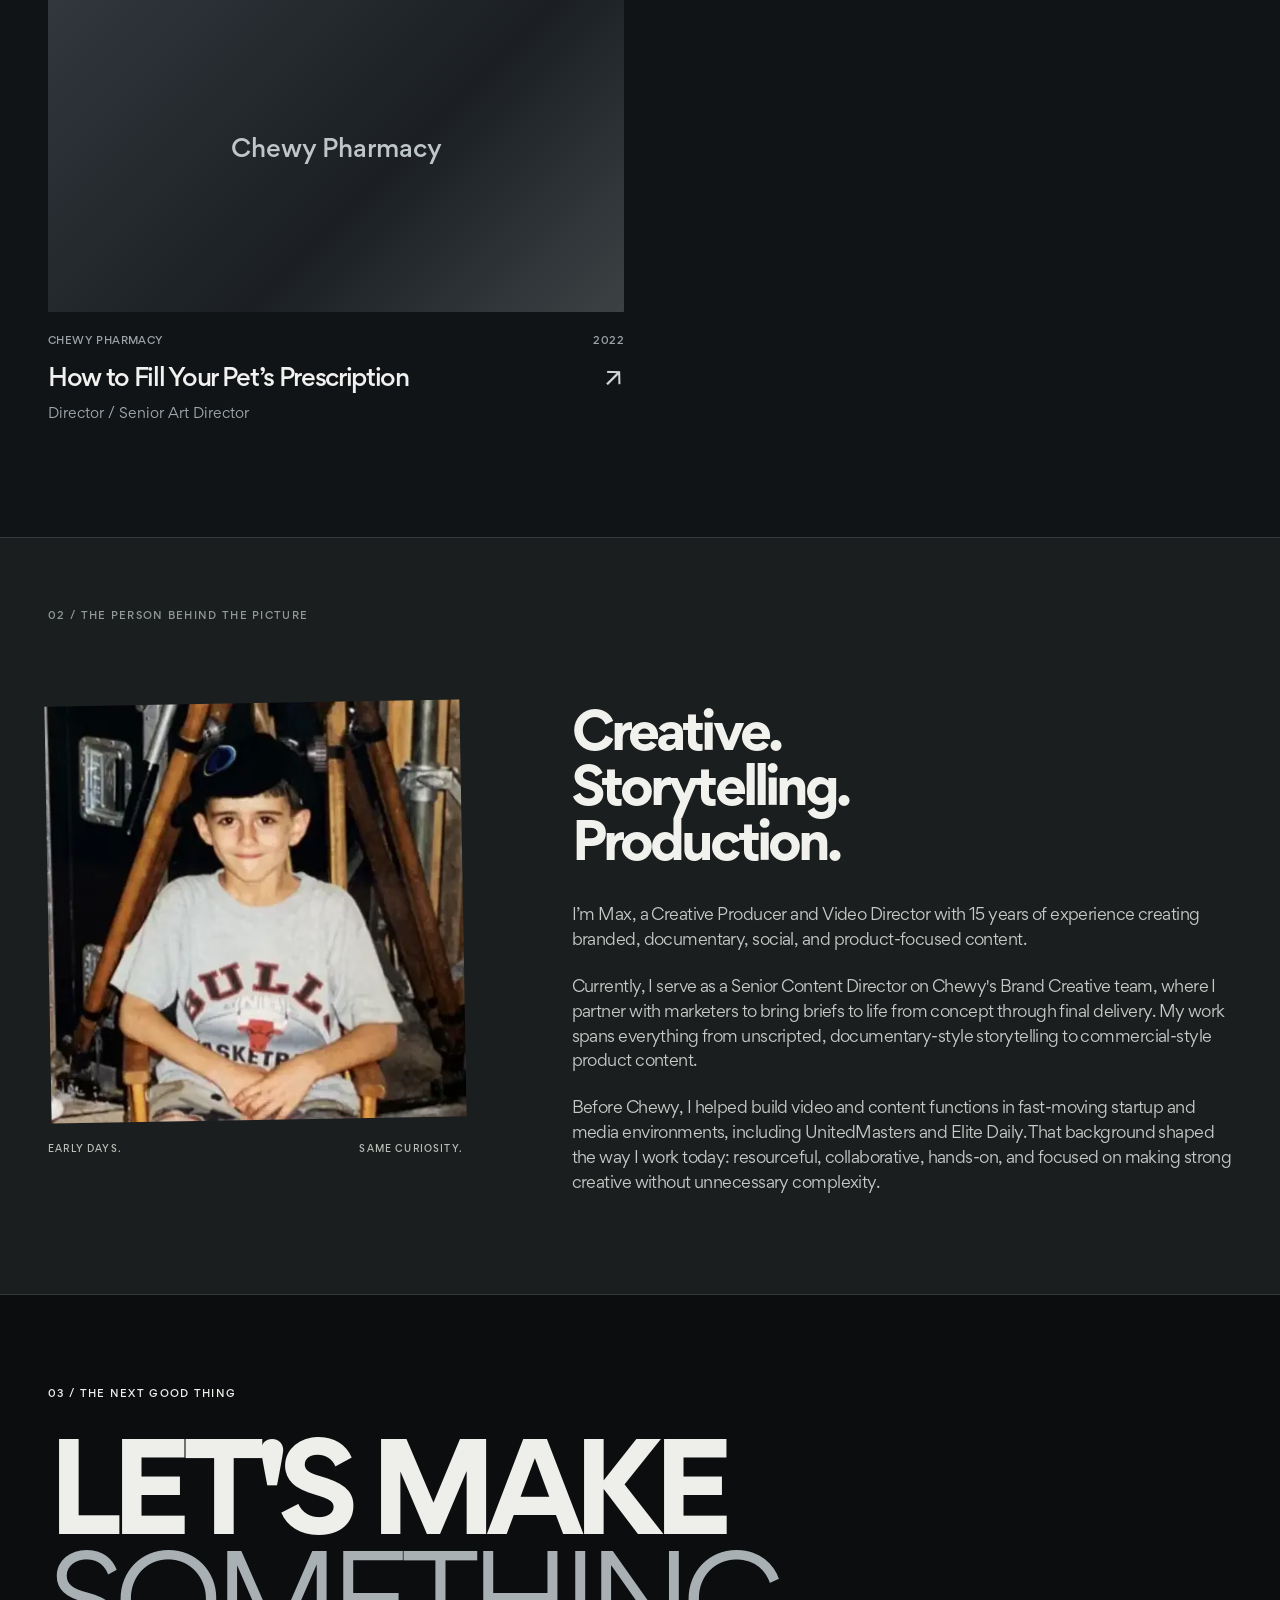
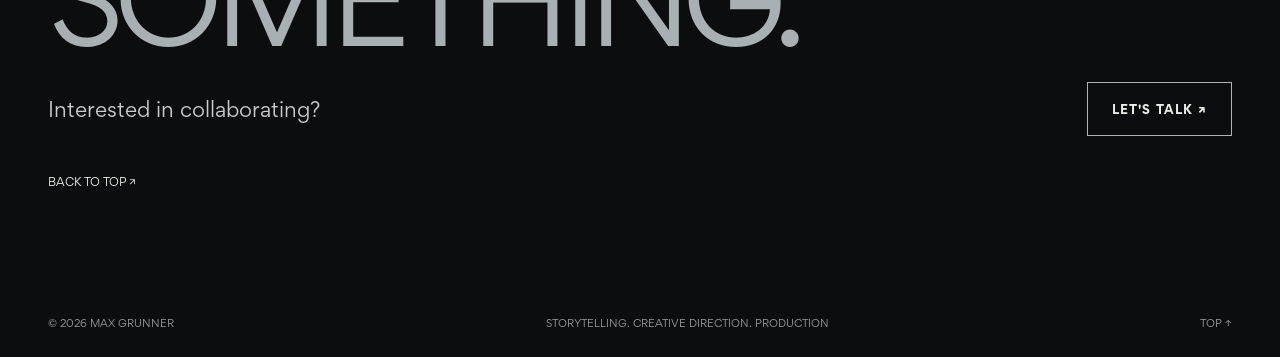
==== commit 90abb836: "Use real transparent Chewy PNG and allow optical T–h heading kerning" ====
--- a/index.html
+++ b/index.html
@@ -42,12 +42,12 @@
         </div>
         <div class="feature-controls"><span id="feature-count" class="micro">01 / 03</span><span class="feature-controls-caption micro">A FEW RECENT FAVORITES</span><div id="feature-tabs" class="feature-tabs" role="group" aria-label="Select featured film"></div><button type="button" id="feature-next" class="feature-arrow" aria-label="Next featured film">↗</button></div>
       </section>
-      <section class="client-strip wrap" aria-label="Brands and publishers featured in the portfolio"><span class="micro">SOME GOOD<br>COMPANY</span><div class="client-logos" aria-label="Chewy, Bose, American Eagle, UnitedMasters and Elite Daily"><img class="logo-chewy" alt="Chewy" src="https://upload.wikimedia.org/wikipedia/commons/6/63/Chewy_pet_food_logo.svg"><img class="logo-bose" alt="Bose" src="https://upload.wikimedia.org/wikipedia/commons/0/0c/Bose_logo.svg"><img class="logo-eagle" alt="American Eagle" src="https://upload.wikimedia.org/wikipedia/commons/1/18/American_Eagle_Outfitters_wordmark.svg"><img class="logo-masters" alt="UnitedMasters" src="https://upload.wikimedia.org/wikipedia/commons/8/88/UnitedMasters_logo.svg"><img class="logo-elite" alt="Elite Daily" src="https://upload.wikimedia.org/wikipedia/commons/4/45/Elite_Daily_logo.svg"></div></section>
+      <section class="client-strip wrap" aria-label="Brands and publishers featured in the portfolio"><span class="micro">SOME GOOD<br>COMPANY</span><div class="client-logos" aria-label="Chewy, Bose, American Eagle, UnitedMasters and Elite Daily"><img class="logo-chewy" alt="Chewy" src="./assets/logos/chewy-white.png" width="360" height="117"><img class="logo-bose" alt="Bose" src="https://upload.wikimedia.org/wikipedia/commons/0/0c/Bose_logo.svg"><img class="logo-eagle" alt="American Eagle" src="https://upload.wikimedia.org/wikipedia/commons/1/18/American_Eagle_Outfitters_wordmark.svg"><img class="logo-masters" alt="UnitedMasters" src="https://upload.wikimedia.org/wikipedia/commons/8/88/UnitedMasters_logo.svg"><img class="logo-elite" alt="Elite Daily" src="https://upload.wikimedia.org/wikipedia/commons/4/45/Elite_Daily_logo.svg"></div></section>
     </div>
     <section class="works" id="work" aria-labelledby="work-title">
       <div class="wrap">
         <div class="work-kicker micro"><span>01 / THE WORK</span><span id="project-count">22 PROJECTS</span></div>
-        <div class="work-heading"><h2 id="work-title">The <em>work.</em></h2><div class="view-switch" role="group" aria-label="Gallery view"><button type="button" id="grid-toggle" class="view-button active" aria-pressed="true"><span aria-hidden="true">▦</span> Grid</button><button type="button" id="index-toggle" class="view-button" aria-pressed="false"><span aria-hidden="true">☷</span> Index</button></div></div>
+        <div class="work-heading"><h2 id="work-title"><span class="work-the"><span class="work-initial">T</span>he</span> <em>work.</em></h2><div class="view-switch" role="group" aria-label="Gallery view"><button type="button" id="grid-toggle" class="view-button active" aria-pressed="true"><span aria-hidden="true">▦</span> Grid</button><button type="button" id="index-toggle" class="view-button" aria-pressed="false"><span aria-hidden="true">☷</span> Index</button></div></div>
         
         <div class="filters" role="group" aria-label="Filter by category" id="category-filters"></div>
         <div id="projects-grid" class="projects-grid" aria-live="polite"></div>
--- a/styles.css
+++ b/styles.css
@@ -232,3 +232,15 @@
 
 /* V3.3 photograph: preserve image proportions and prevent mobile overflow */
 .about-portrait img{display:block;width:100%;max-width:100%;height:auto;aspect-ratio:420/422;object-fit:cover;object-position:center;transform:rotate(-1deg)}
+
+
+/* V3.4 — optical heading, aligned contact, contrast-corrected Chewy logo */
+.work-heading h2 em{display:inline-block;margin-left:.12em;letter-spacing:-.08em}
+.contact-action-row{display:flex;align-items:center;justify-content:space-between;gap:24px;margin-top:26px}
+.contact-action-row p{margin:0}
+.contact-action-row .contact-cta{margin:0;flex-shrink:0}
+.client-logos .logo-chewy{filter:grayscale(1) invert(1) contrast(10)!important;mix-blend-mode:screen;opacity:1!important}
+@media(max-width:680px){
+ .contact-action-row{flex-direction:column;align-items:flex-start;gap:20px}
+ .work-heading h2 em{margin-left:.1em}
+}
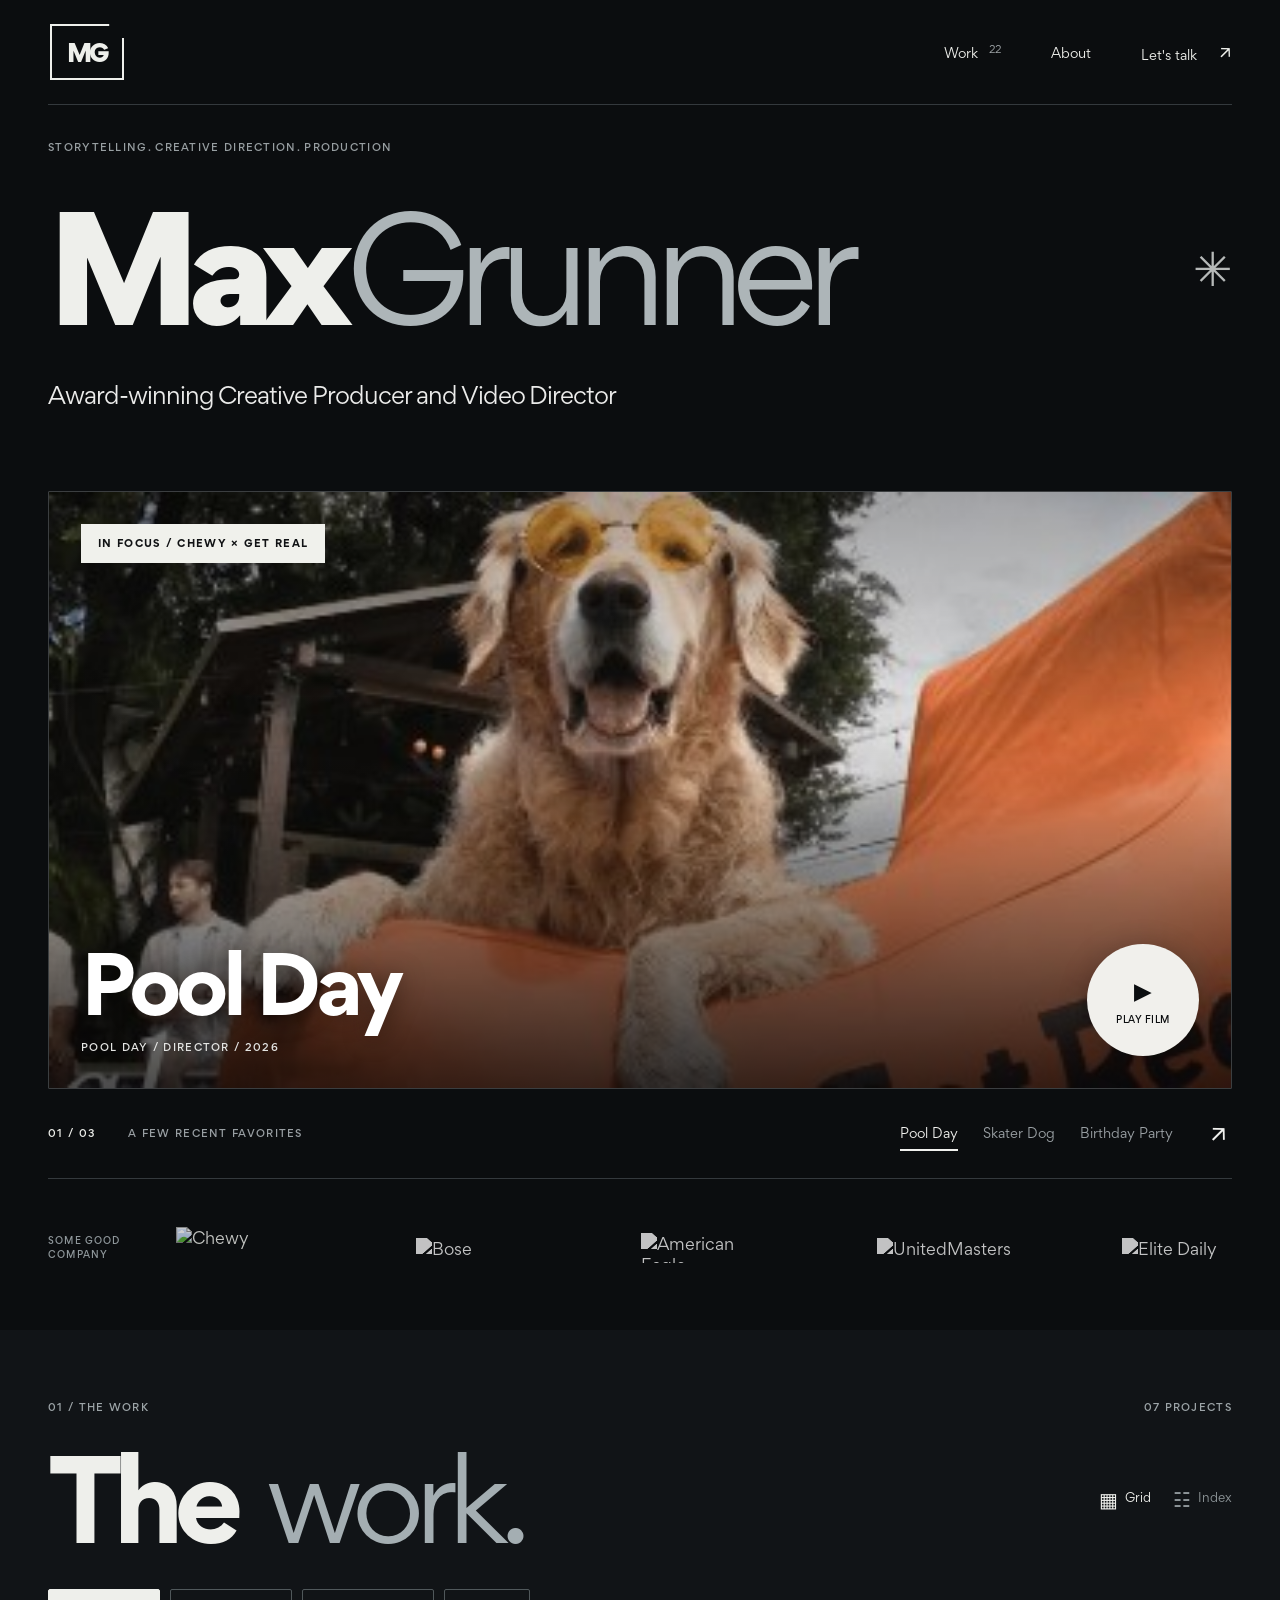
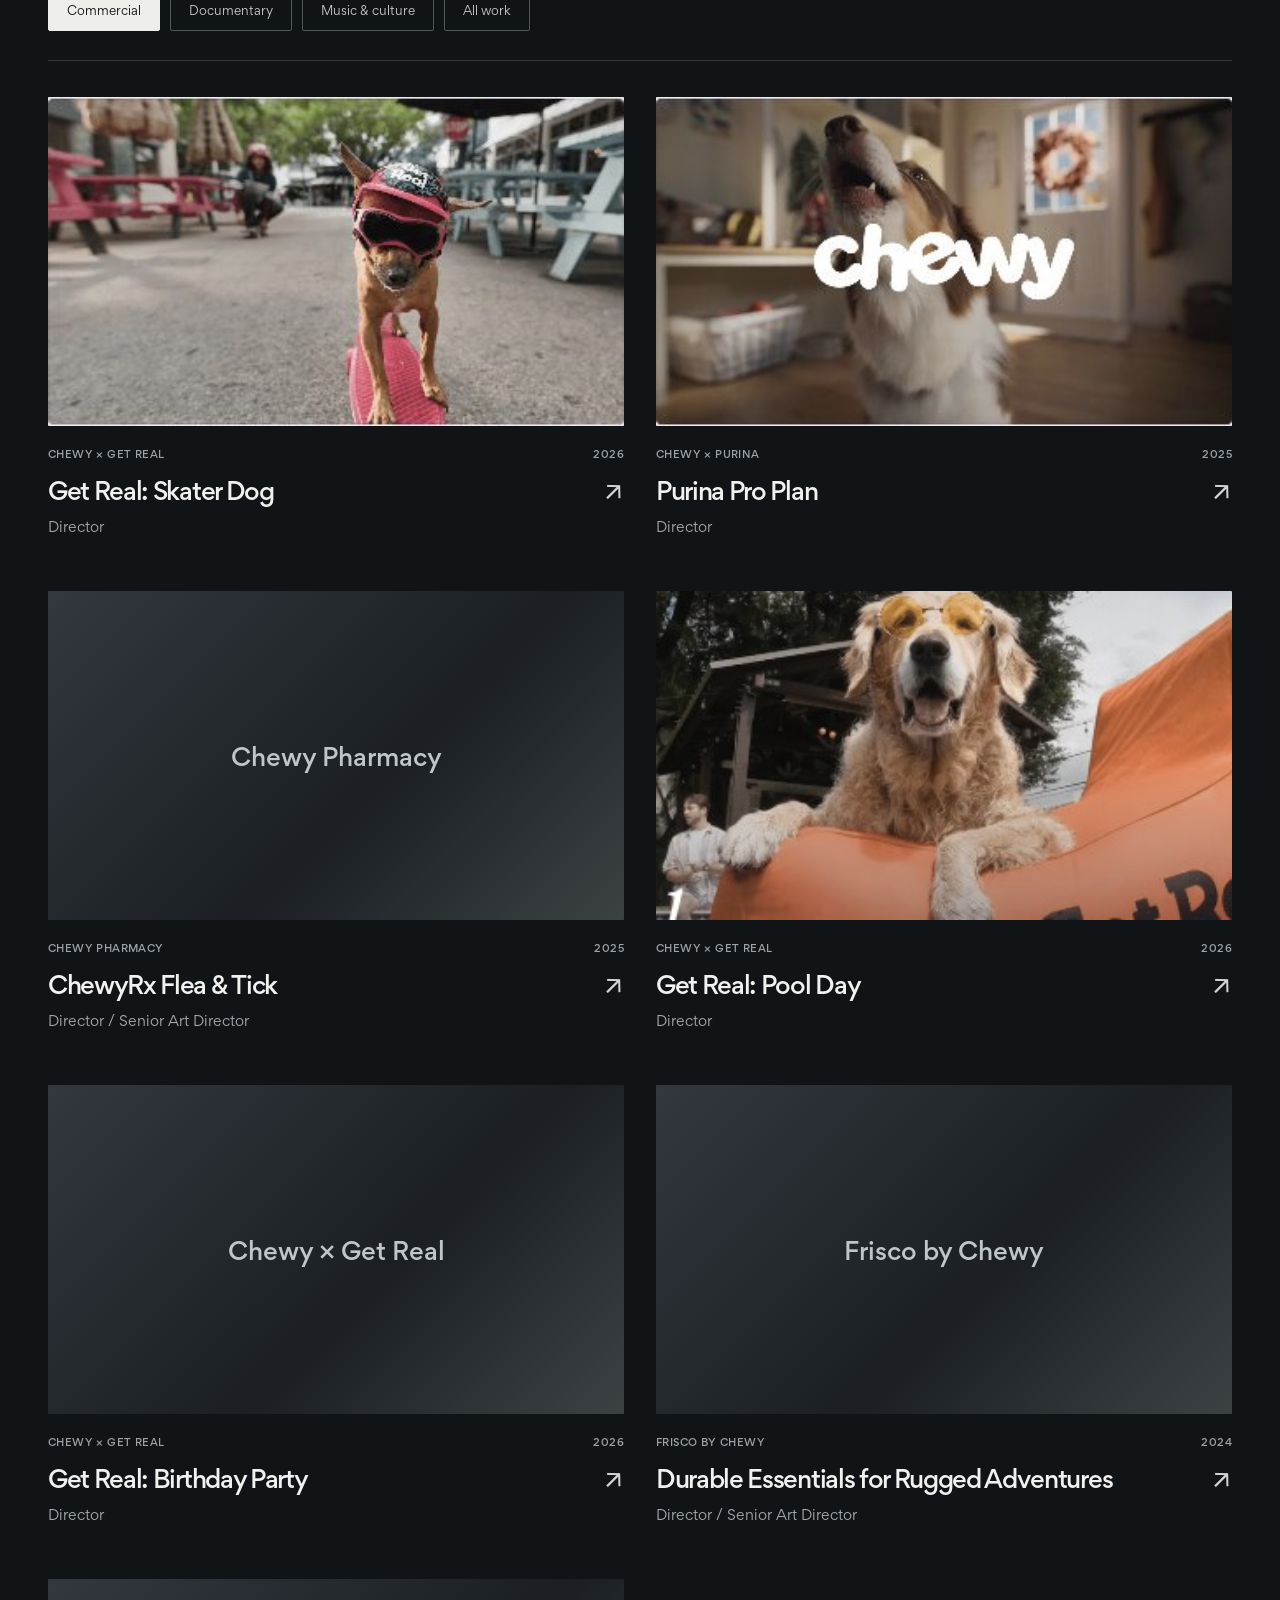
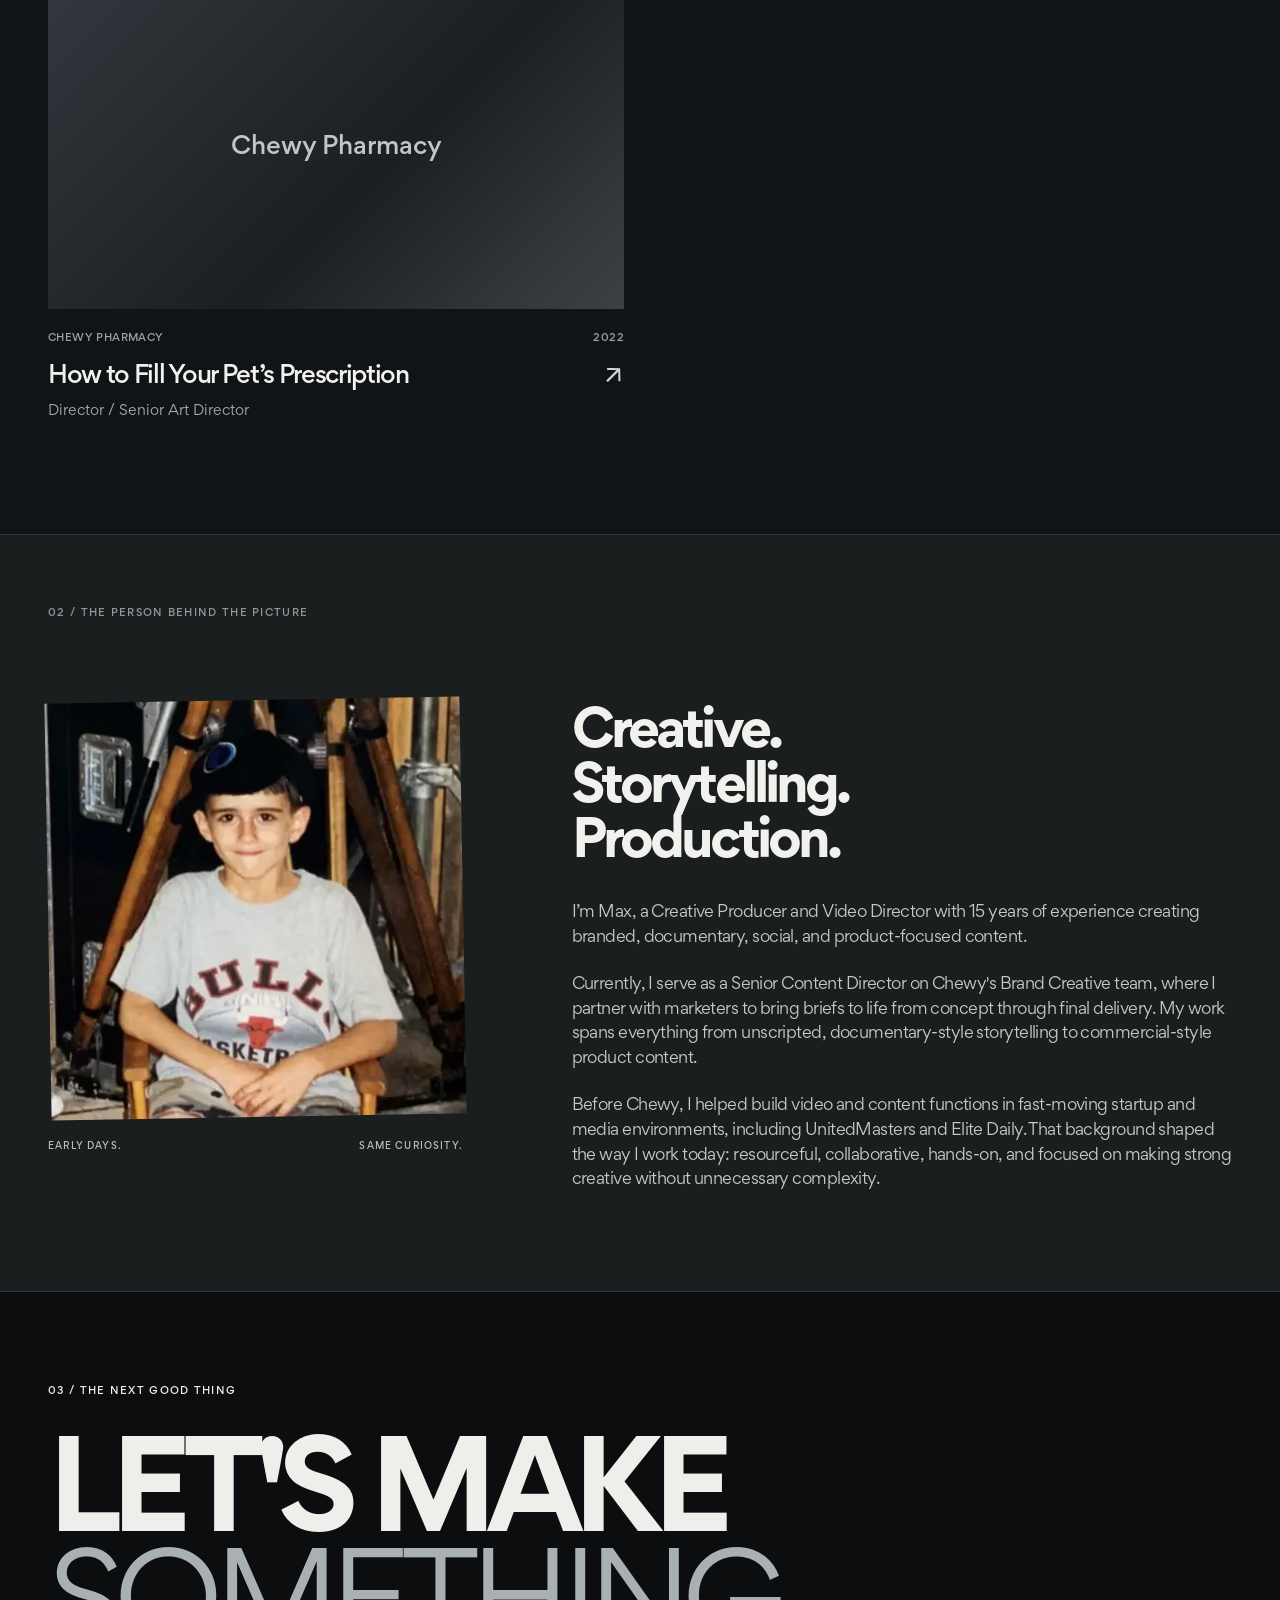
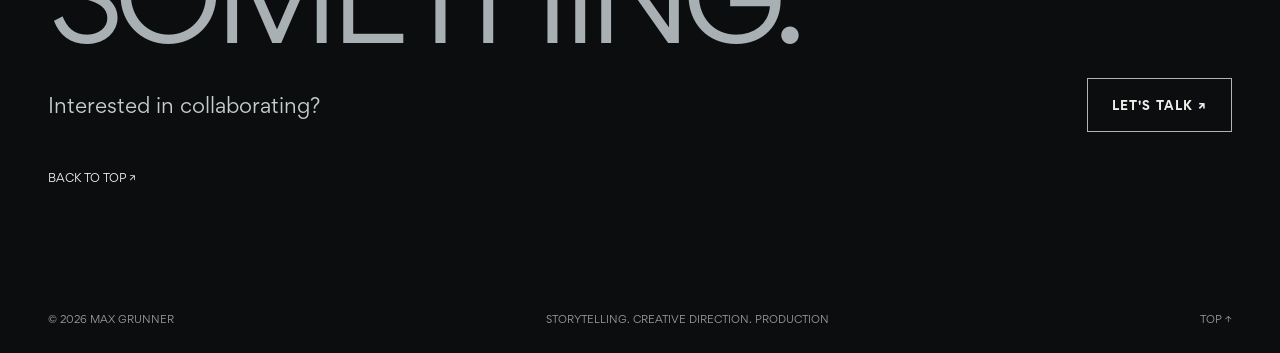
==== commit fc814337: "V3.5: restore natural The heading and use verified transparent Chewy wordmark PNG" ====
--- a/index.html
+++ b/index.html
@@ -42,12 +42,12 @@
         </div>
         <div class="feature-controls"><span id="feature-count" class="micro">01 / 03</span><span class="feature-controls-caption micro">A FEW RECENT FAVORITES</span><div id="feature-tabs" class="feature-tabs" role="group" aria-label="Select featured film"></div><button type="button" id="feature-next" class="feature-arrow" aria-label="Next featured film">↗</button></div>
       </section>
-      <section class="client-strip wrap" aria-label="Brands and publishers featured in the portfolio"><span class="micro">SOME GOOD<br>COMPANY</span><div class="client-logos" aria-label="Chewy, Bose, American Eagle, UnitedMasters and Elite Daily"><img class="logo-chewy" alt="Chewy" src="./assets/logos/chewy-white.png" width="360" height="117"><img class="logo-bose" alt="Bose" src="https://upload.wikimedia.org/wikipedia/commons/0/0c/Bose_logo.svg"><img class="logo-eagle" alt="American Eagle" src="https://upload.wikimedia.org/wikipedia/commons/1/18/American_Eagle_Outfitters_wordmark.svg"><img class="logo-masters" alt="UnitedMasters" src="https://upload.wikimedia.org/wikipedia/commons/8/88/UnitedMasters_logo.svg"><img class="logo-elite" alt="Elite Daily" src="https://upload.wikimedia.org/wikipedia/commons/4/45/Elite_Daily_logo.svg"></div></section>
+      <section class="client-strip wrap" aria-label="Brands and publishers featured in the portfolio"><span class="micro">SOME GOOD<br>COMPANY</span><div class="client-logos" aria-label="Chewy, Bose, American Eagle, UnitedMasters and Elite Daily"><img class="logo-chewy" alt="Chewy" src="https://companieslogo.com/img/orig/CHWY_BIG.D-88c7897e.png?download=true&amp;t=1720244491" width="1000" height="302"><img class="logo-bose" alt="Bose" src="https://upload.wikimedia.org/wikipedia/commons/0/0c/Bose_logo.svg"><img class="logo-eagle" alt="American Eagle" src="https://upload.wikimedia.org/wikipedia/commons/1/18/American_Eagle_Outfitters_wordmark.svg"><img class="logo-masters" alt="UnitedMasters" src="https://upload.wikimedia.org/wikipedia/commons/8/88/UnitedMasters_logo.svg"><img class="logo-elite" alt="Elite Daily" src="https://upload.wikimedia.org/wikipedia/commons/4/45/Elite_Daily_logo.svg"></div></section>
     </div>
     <section class="works" id="work" aria-labelledby="work-title">
       <div class="wrap">
         <div class="work-kicker micro"><span>01 / THE WORK</span><span id="project-count">22 PROJECTS</span></div>
-        <div class="work-heading"><h2 id="work-title"><span class="work-the"><span class="work-initial">T</span>he</span> <em>work.</em></h2><div class="view-switch" role="group" aria-label="Gallery view"><button type="button" id="grid-toggle" class="view-button active" aria-pressed="true"><span aria-hidden="true">▦</span> Grid</button><button type="button" id="index-toggle" class="view-button" aria-pressed="false"><span aria-hidden="true">☷</span> Index</button></div></div>
+        <div class="work-heading"><h2 id="work-title">The <em>work.</em></h2><div class="view-switch" role="group" aria-label="Gallery view"><button type="button" id="grid-toggle" class="view-button active" aria-pressed="true"><span aria-hidden="true">▦</span> Grid</button><button type="button" id="index-toggle" class="view-button" aria-pressed="false"><span aria-hidden="true">☷</span> Index</button></div></div>
         
         <div class="filters" role="group" aria-label="Filter by category" id="category-filters"></div>
         <div id="projects-grid" class="projects-grid" aria-live="polite"></div>
--- a/styles.css
+++ b/styles.css
@@ -223,7 +223,7 @@
 .intro-blurbs{display:block;max-width:900px}
 .intro-blurbs>p{max-width:880px}
 .about-copy p:last-child{margin-bottom:0}
-.client-logos .logo-chewy{filter:grayscale(1) invert(1) contrast(100)!important;mix-blend-mode:screen;opacity:1}
+
 @media(max-width:680px){
 .intro-blurbs{display:block}
 .intro-blurbs>p{max-width:100%}
@@ -239,8 +239,14 @@
 .contact-action-row{display:flex;align-items:center;justify-content:space-between;gap:24px;margin-top:26px}
 .contact-action-row p{margin:0}
 .contact-action-row .contact-cta{margin:0;flex-shrink:0}
-.client-logos .logo-chewy{filter:grayscale(1) invert(1) contrast(10)!important;mix-blend-mode:screen;opacity:1!important}
+
 @media(max-width:680px){
  .contact-action-row{flex-direction:column;align-items:flex-start;gap:20px}
  .work-heading h2 em{margin-left:.1em}
 }
+
+/* V3.4.1: real transparent white PNG; no image filters or screen blending. */
+.client-logos .logo-chewy{filter:none!important;mix-blend-mode:normal;opacity:.8!important}
+/* Optical kerning — give the uppercase T a little air before the h. */
+.work-heading h2 .work-initial{letter-spacing:-.035em}
+@media(max-width:680px){.work-heading h2 .work-initial{letter-spacing:-.037em}}
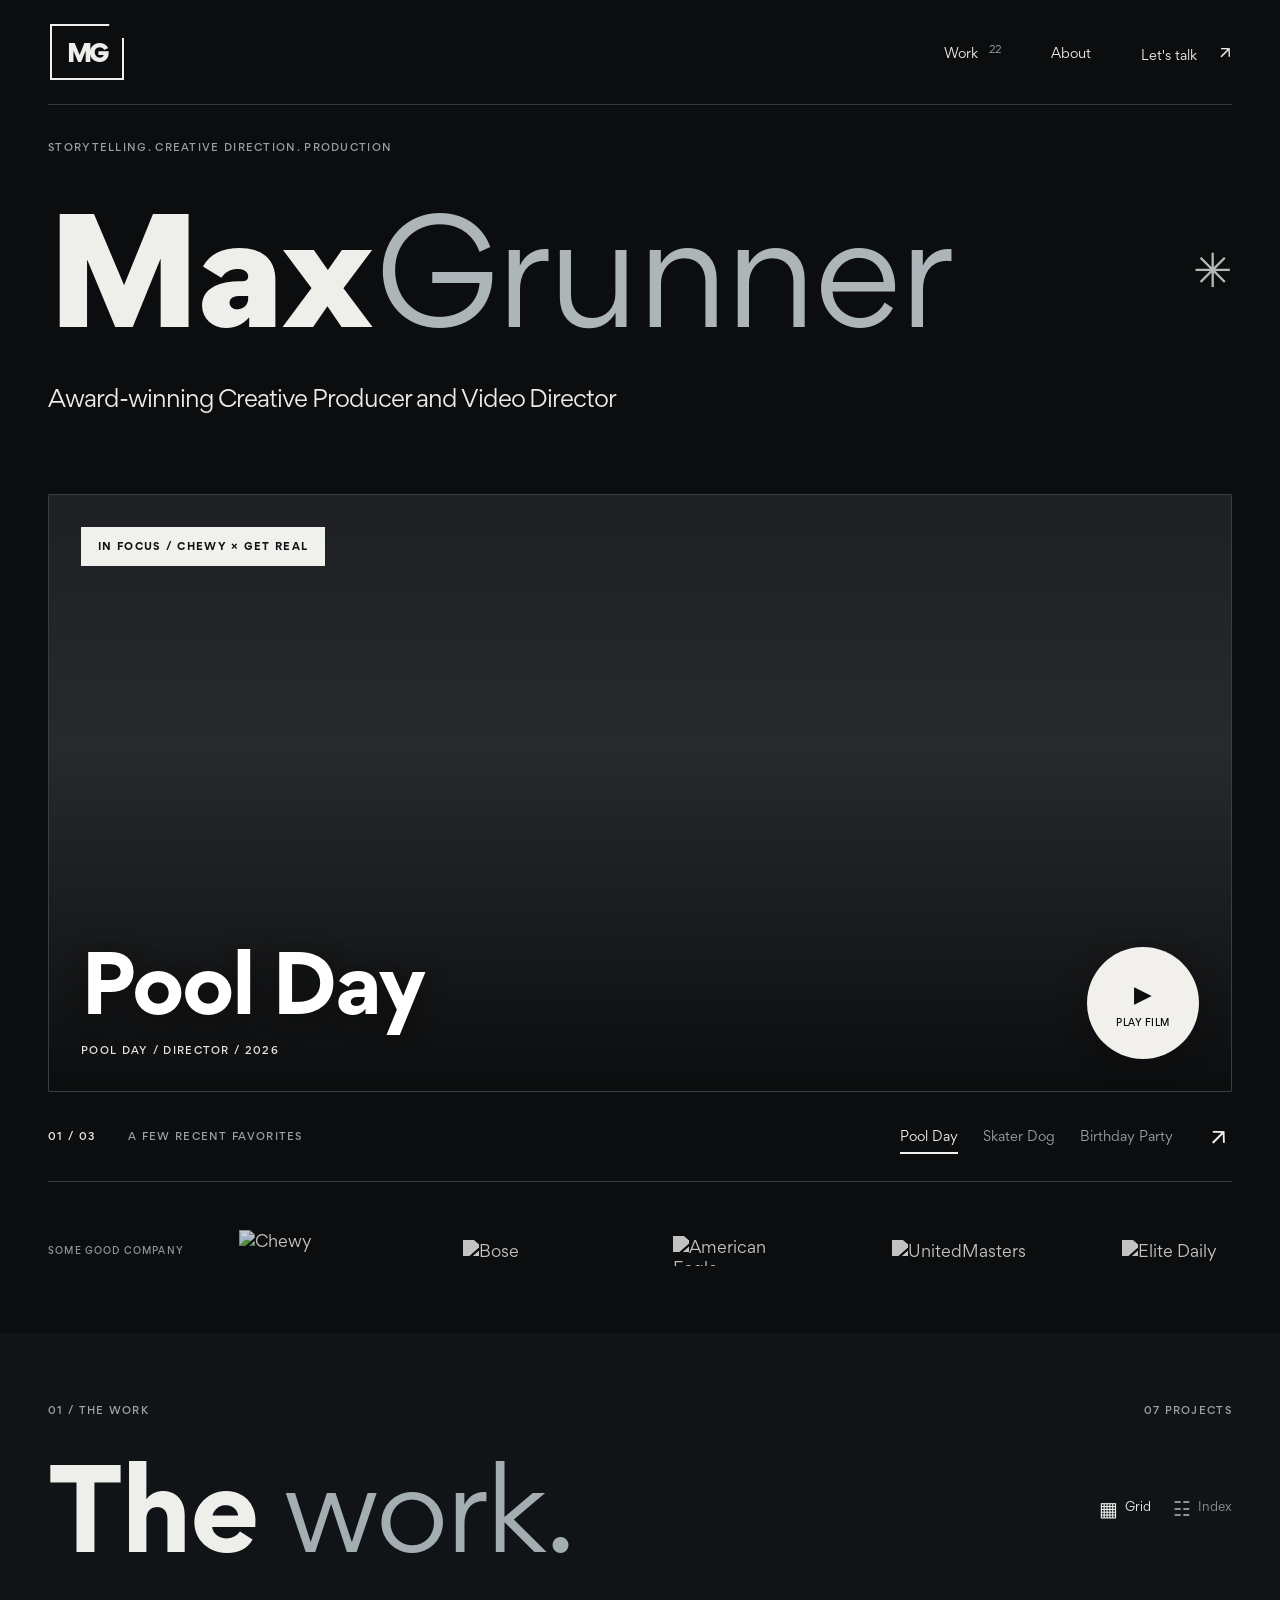
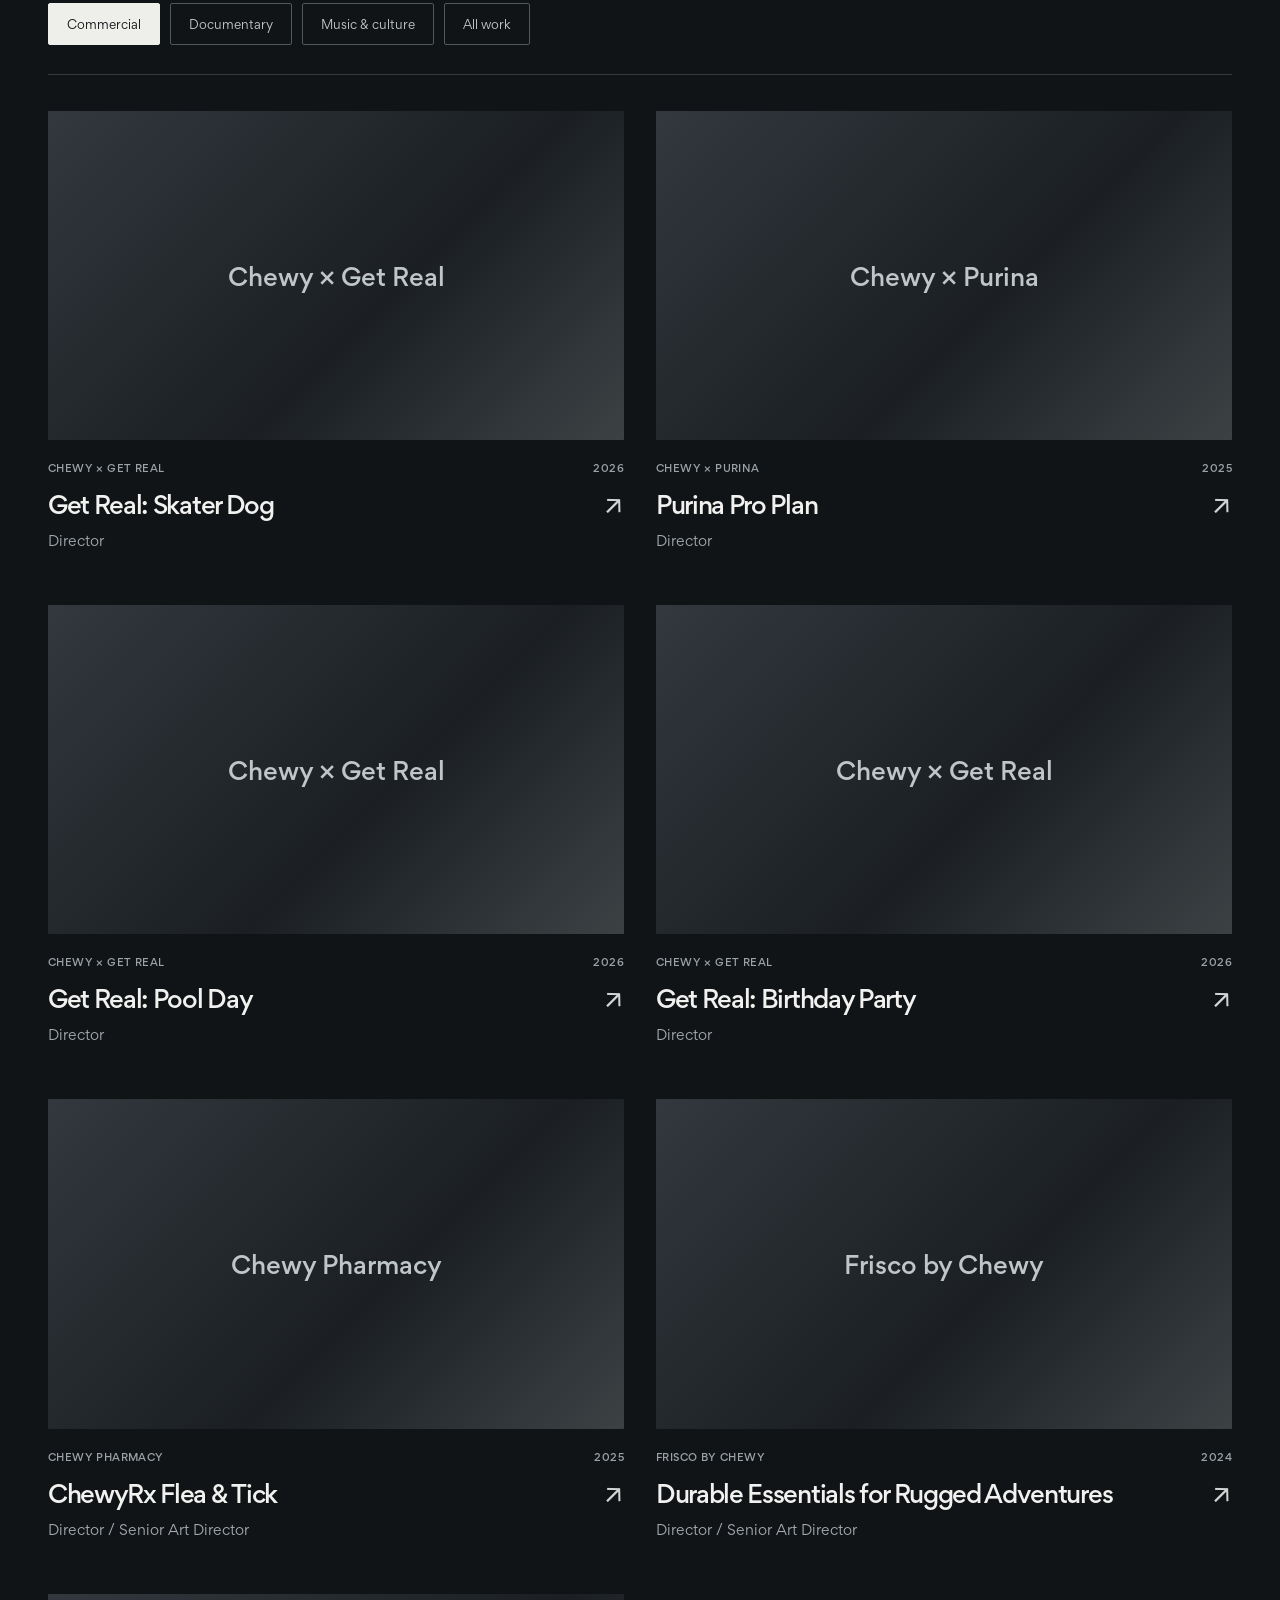
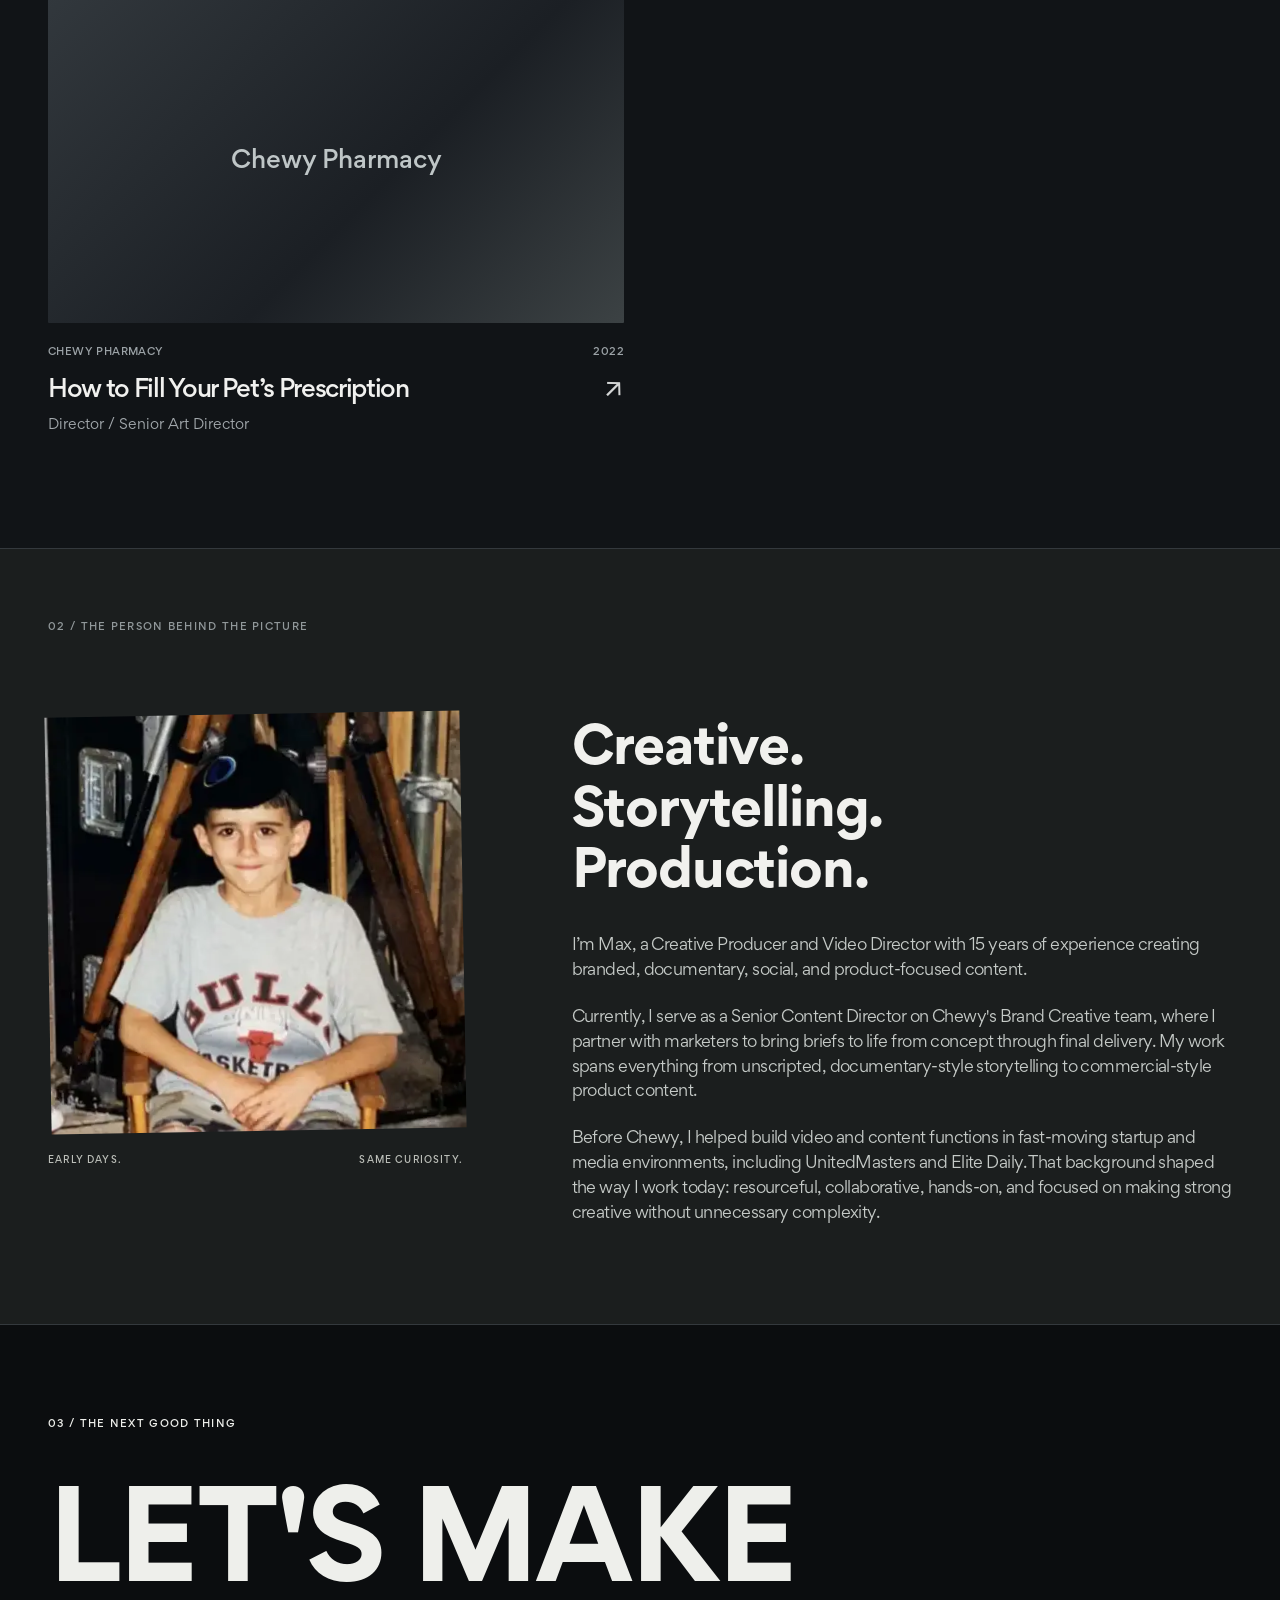
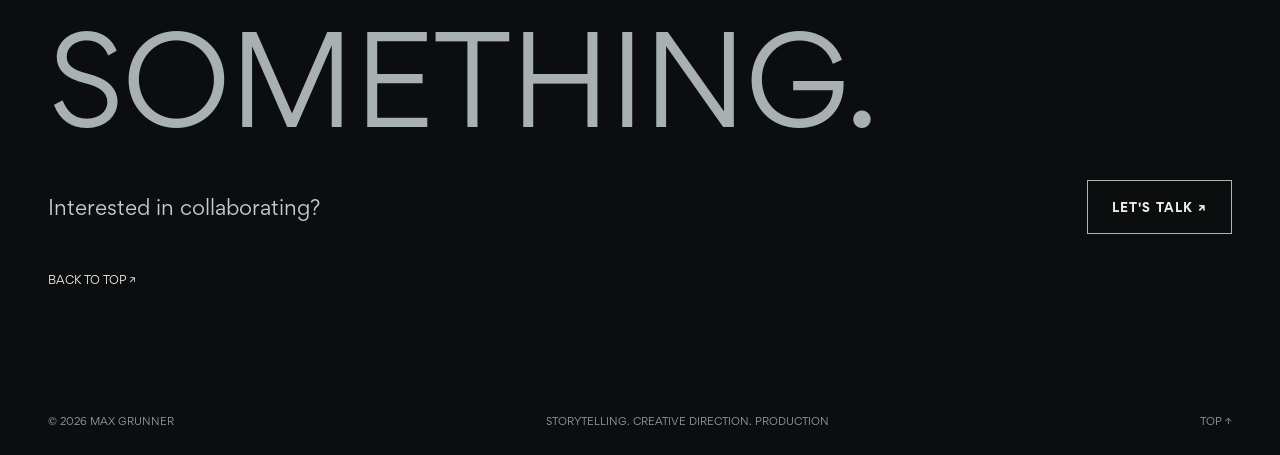
==== commit d6470b6d: "Bind existing homepage, About and contact copy to editable dashboard fields" ====
--- a/index.html
+++ b/index.html
@@ -29,9 +29,9 @@
     </header>
     <main id="main">
       <section class="intro wrap" aria-labelledby="main-title">
-        <div class="intro-topline micro"><span>STORYTELLING. CREATIVE DIRECTION. PRODUCTION</span></div>
+        <div class="intro-topline micro"><span id="hero-eyebrow">STORYTELLING. CREATIVE DIRECTION. PRODUCTION</span></div>
         <div class="name-lockup"><h1 id="main-title">Max<span>Grunner</span></h1><span class="asterisk" aria-hidden="true">✳</span></div>
-        <div class="intro-blurbs"><p>Award-winning Creative Producer and Video Director</p></div>
+        <div class="intro-blurbs"><p id="hero-subtitle">Award-winning Creative Producer and Video Director</p></div>
       </section>
       <section class="feature wrap" aria-label="Featured recent films">
         <div class="feature-frame" id="feature-frame">
@@ -40,13 +40,13 @@
           <div class="feature-top"><span class="feature-badge micro" id="feature-badge">IN FOCUS / CHEWY × GET REAL</span></div>
           <div class="feature-bottom"><div><div class="feature-title" id="feature-title">Get Real: Pool Day</div><div class="feature-subtitle micro" id="feature-subtitle">POOL DAY / DIRECTOR / 2026</div></div><button class="play-film" type="button" id="feature-play" aria-label="Watch featured film"><span class="play-triangle" aria-hidden="true">▶</span><small>PLAY FILM</small></button></div>
         </div>
-        <div class="feature-controls"><span id="feature-count" class="micro">01 / 03</span><span class="feature-controls-caption micro">A FEW RECENT FAVORITES</span><div id="feature-tabs" class="feature-tabs" role="group" aria-label="Select featured film"></div><button type="button" id="feature-next" class="feature-arrow" aria-label="Next featured film">↗</button></div>
+        <div class="feature-controls"><span id="feature-count" class="micro">01 / 03</span><span id="feature-caption" class="feature-controls-caption micro">A FEW RECENT FAVORITES</span><div id="feature-tabs" class="feature-tabs" role="group" aria-label="Select featured film"></div><button type="button" id="feature-next" class="feature-arrow" aria-label="Next featured film">↗</button></div>
       </section>
-      <section class="client-strip wrap" aria-label="Brands and publishers featured in the portfolio"><span class="micro">SOME GOOD<br>COMPANY</span><div class="client-logos" aria-label="Chewy, Bose, American Eagle, UnitedMasters and Elite Daily"><img class="logo-chewy" alt="Chewy" src="https://companieslogo.com/img/orig/CHWY_BIG.D-88c7897e.png?download=true&amp;t=1720244491" width="1000" height="302"><img class="logo-bose" alt="Bose" src="https://upload.wikimedia.org/wikipedia/commons/0/0c/Bose_logo.svg"><img class="logo-eagle" alt="American Eagle" src="https://upload.wikimedia.org/wikipedia/commons/1/18/American_Eagle_Outfitters_wordmark.svg"><img class="logo-masters" alt="UnitedMasters" src="https://upload.wikimedia.org/wikipedia/commons/8/88/UnitedMasters_logo.svg"><img class="logo-elite" alt="Elite Daily" src="https://upload.wikimedia.org/wikipedia/commons/4/45/Elite_Daily_logo.svg"></div></section>
+      <section class="client-strip wrap" aria-label="Brands and publishers featured in the portfolio"><span id="logos-caption" class="micro">SOME GOOD<br>COMPANY</span><div class="client-logos" aria-label="Chewy, Bose, American Eagle, UnitedMasters and Elite Daily"><img class="logo-chewy" alt="Chewy" src="https://companieslogo.com/img/orig/CHWY_BIG.D-88c7897e.png?download=true&amp;t=1720244491" width="1000" height="302"><img class="logo-bose" alt="Bose" src="https://upload.wikimedia.org/wikipedia/commons/0/0c/Bose_logo.svg"><img class="logo-eagle" alt="American Eagle" src="https://upload.wikimedia.org/wikipedia/commons/1/18/American_Eagle_Outfitters_wordmark.svg"><img class="logo-masters" alt="UnitedMasters" src="https://upload.wikimedia.org/wikipedia/commons/8/88/UnitedMasters_logo.svg"><img class="logo-elite" alt="Elite Daily" src="https://upload.wikimedia.org/wikipedia/commons/4/45/Elite_Daily_logo.svg"></div></section>
     </div>
     <section class="works" id="work" aria-labelledby="work-title">
       <div class="wrap">
-        <div class="work-kicker micro"><span>01 / THE WORK</span><span id="project-count">22 PROJECTS</span></div>
+        <div class="work-kicker micro"><span id="work-kicker-text">01 / THE WORK</span><span id="project-count">22 PROJECTS</span></div>
         <div class="work-heading"><h2 id="work-title">The <em>work.</em></h2><div class="view-switch" role="group" aria-label="Gallery view"><button type="button" id="grid-toggle" class="view-button active" aria-pressed="true"><span aria-hidden="true">▦</span> Grid</button><button type="button" id="index-toggle" class="view-button" aria-pressed="false"><span aria-hidden="true">☷</span> Index</button></div></div>
         
         <div class="filters" role="group" aria-label="Filter by category" id="category-filters"></div>
@@ -56,12 +56,12 @@
       </div>
     </section>
     <section class="about-panel" id="about" aria-labelledby="about-title"><div class="wrap">
-<div class="about-topline micro"><span>02 / THE PERSON BEHIND THE PICTURE</span></div>
+<div class="about-topline micro"><span id="about-kicker-text">02 / THE PERSON BEHIND THE PICTURE</span></div>
 <div class="about-grid"><div class="about-aside"><figure class="about-portrait"><img src="./assets/about/early-days.webp" alt="Max as a child in a Chicago Bulls shirt, seated in a director’s chair" width="420" height="422" loading="lazy"><figcaption class="micro"><span>EARLY DAYS.</span><span>SAME CURIOSITY.</span></figcaption></figure></div>
 <div class="about-story"><h2 id="about-title">Creative.<br>Storytelling.<br>Production.</h2><div class="about-copy"><p>I’m Max, a Creative Producer and Video Director with 15 years of experience creating branded, documentary, social, and product-focused content.</p><p>Currently, I serve as a Senior Content Director on Chewy's Brand Creative team, where I partner with marketers to bring briefs to life from concept through final delivery. My work spans everything from unscripted, documentary-style storytelling to commercial-style product content.</p><p>Before Chewy, I helped build video and content functions in fast-moving startup and media environments, including UnitedMasters and Elite Daily. That background shaped the way I work today: resourceful, collaborative, hands-on, and focused on making strong creative without unnecessary complexity.</p></div></div></div></div></section>
-    <section class="contact-panel" id="contact"><div class="wrap contact-inner"><span class="micro">03 / THE NEXT GOOD THING</span><h2>LET'S MAKE<br><em>SOMETHING.</em></h2><div class="contact-action-row"><p>Interested in collaborating?</p><a href="https://www.linkedin.com/in/maxgrunner/" class="contact-cta" target="_blank" rel="noopener noreferrer">LET'S TALK ↗</a></div><a href="#top" class="backtop">BACK TO TOP ↗</a></div></section>
+    <section class="contact-panel" id="contact"><div class="wrap contact-inner"><span id="contact-kicker-text" class="micro">03 / THE NEXT GOOD THING</span><h2 id="contact-headline">LET'S MAKE<br><em>SOMETHING.</em></h2><div class="contact-action-row"><p id="contact-intro">Interested in collaborating?</p><a href="https://www.linkedin.com/in/maxgrunner/" id="contact-button" class="contact-cta" target="_blank" rel="noopener noreferrer">LET'S TALK ↗</a></div><a href="#top" class="backtop">BACK TO TOP ↗</a></div></section>
     </main>
-    <footer class="site-footer wrap"><span>© <span id="copyright-year">2026</span> MAX GRUNNER</span><span>STORYTELLING. CREATIVE DIRECTION. PRODUCTION</span><a href="#top">TOP ↑</a></footer>
+    <footer class="site-footer wrap"><span>© <span id="copyright-year">2026</span> MAX GRUNNER</span><span id="footer-tagline">STORYTELLING. CREATIVE DIRECTION. PRODUCTION</span><a href="#top">TOP ↑</a></footer>
   </div>
   <dialog id="screening" class="screening" aria-labelledby="screening-title"><div class="screening-wrap">
     <div class="screening-header"><span class="micro">MAX GRUNNER / SCREENING ROOM</span><button type="button" id="screening-close" aria-label="Close screening room">Close <span aria-hidden="true">✕</span></button></div>
--- a/styles.css
+++ b/styles.css
@@ -235,18 +235,92 @@
 
 
 /* V3.4 — optical heading, aligned contact, contrast-corrected Chewy logo */
-.work-heading h2 em{display:inline-block;margin-left:.12em;letter-spacing:-.08em}
+
 .contact-action-row{display:flex;align-items:center;justify-content:space-between;gap:24px;margin-top:26px}
 .contact-action-row p{margin:0}
 .contact-action-row .contact-cta{margin:0;flex-shrink:0}
 
 @media(max-width:680px){
  .contact-action-row{flex-direction:column;align-items:flex-start;gap:20px}
- .work-heading h2 em{margin-left:.1em}
 }
 
 /* V3.4.1: real transparent white PNG; no image filters or screen blending. */
 .client-logos .logo-chewy{filter:none!important;mix-blend-mode:normal;opacity:.8!important}
 /* Optical kerning — give the uppercase T a little air before the h. */
-.work-heading h2 .work-initial{letter-spacing:-.035em}
-@media(max-width:680px){.work-heading h2 .work-initial{letter-spacing:-.037em}}
+
+/* V3.5 — whole-word optical spacing, no single-letter tracking hacks. */
+.name-lockup h1{letter-spacing:-.046em;font-kerning:normal}
+.name-lockup h1 span{letter-spacing:-.025em;margin-left:.04em;font-kerning:normal}
+.work-heading h2{letter-spacing:-.035em;font-kerning:normal}
+.work-heading h2 em{letter-spacing:-.032em;margin-left:0;display:inline-block;font-kerning:normal}
+/* Real white logo artwork with transparent pixels; no backdrop or color effects. */
+.client-logos .logo-chewy{filter:none!important;mix-blend-mode:normal;opacity:.82!important;object-fit:contain}
+@media(max-width:680px){
+.name-lockup h1{letter-spacing:-.046em}
+.name-lockup h1 span{letter-spacing:-.025em;margin-left:.04em}
+.work-heading h2{letter-spacing:-.035em}
+.work-heading h2 em{margin-left:0;letter-spacing:-.032em}
+}
+
+
+/* V3.6 — optical typography system for large Gordita display headlines.
+   Use whole-word kerning and comfortable line-height instead of ad hoc
+   letter-pair fixes. Keep existing copy, weights, colors and layout. */
+.name-lockup h1{
+  letter-spacing:-.018em;
+  line-height:1.1;
+  font-kerning:normal;
+}
+.name-lockup h1 span{
+  letter-spacing:-.018em;
+  margin-left:.03em;
+  font-kerning:normal;
+}
+.work-heading h2{
+  letter-spacing:-.020em;
+  line-height:1.10;
+  font-kerning:normal;
+}
+.work-heading h2 em{
+  letter-spacing:-.019em;
+  margin-left:0;
+  font-kerning:normal;
+}
+.about-story h2{
+  line-height:1.20;
+  letter-spacing:-.023em;
+  font-kerning:normal;
+}
+.contact-inner h2{
+  line-height:1.20;
+  letter-spacing:-.022em;
+  font-kerning:normal;
+}
+.contact-inner h2 em{
+  letter-spacing:-.015em;
+  font-kerning:normal;
+}
+.feature-title{
+  line-height:1.10;
+  letter-spacing:-.025em;
+  font-kerning:normal;
+}
+.screening-caption h2{
+  line-height:1.15;
+  letter-spacing:-.025em;
+  font-kerning:normal;
+}
+@media(max-width:680px){
+  .name-lockup h1{letter-spacing:-.018em;line-height:1.10}
+  .name-lockup h1 span{letter-spacing:-.018em;margin-left:.03em}
+  .work-heading h2{letter-spacing:-.020em;line-height:1.10}
+  .work-heading h2 em{letter-spacing:-.019em}
+  .about-story h2{line-height:1.20;letter-spacing:-.023em}
+  /* Size both lines against the longest word to prevent mobile clipping. */
+  .contact-inner h2{
+    font-size:clamp(36px,12vw,68px);
+    line-height:1.20;
+    letter-spacing:-.022em;
+  }
+  .contact-inner h2 em{letter-spacing:-.015em}
+}
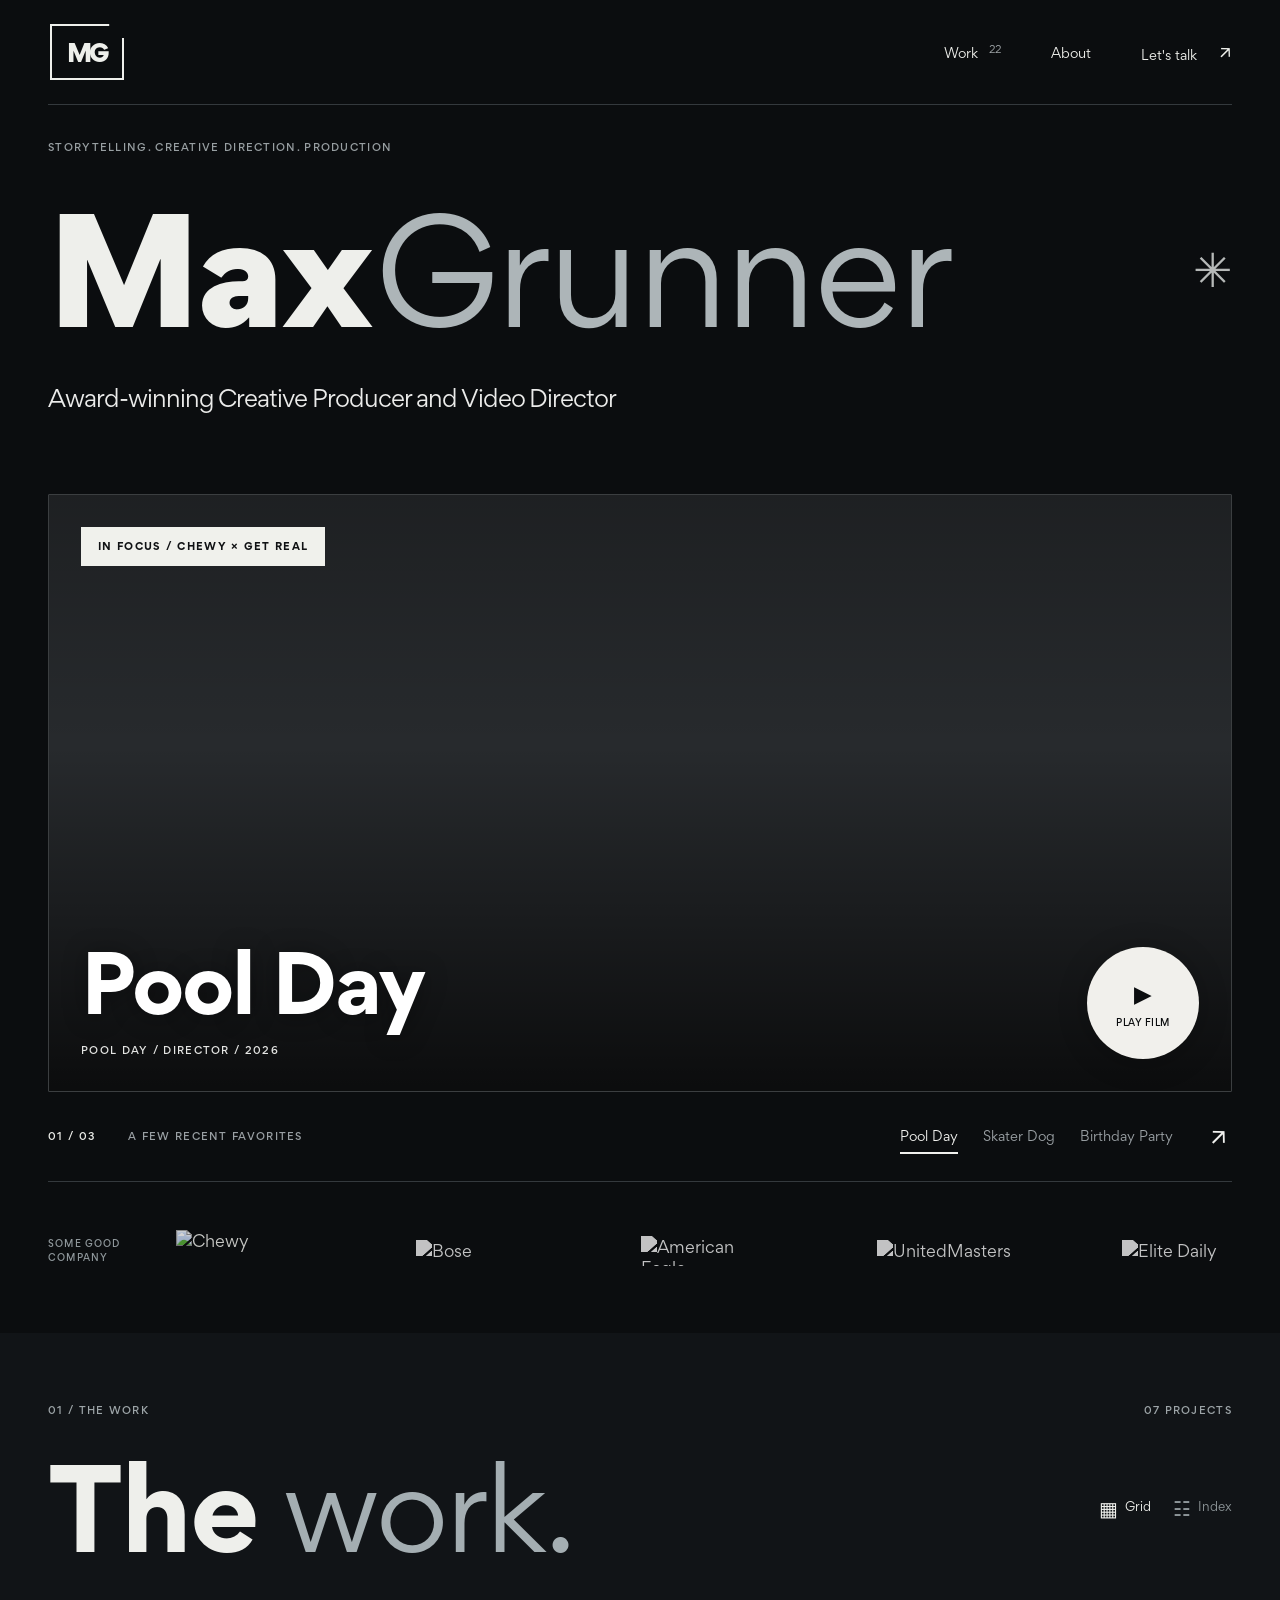
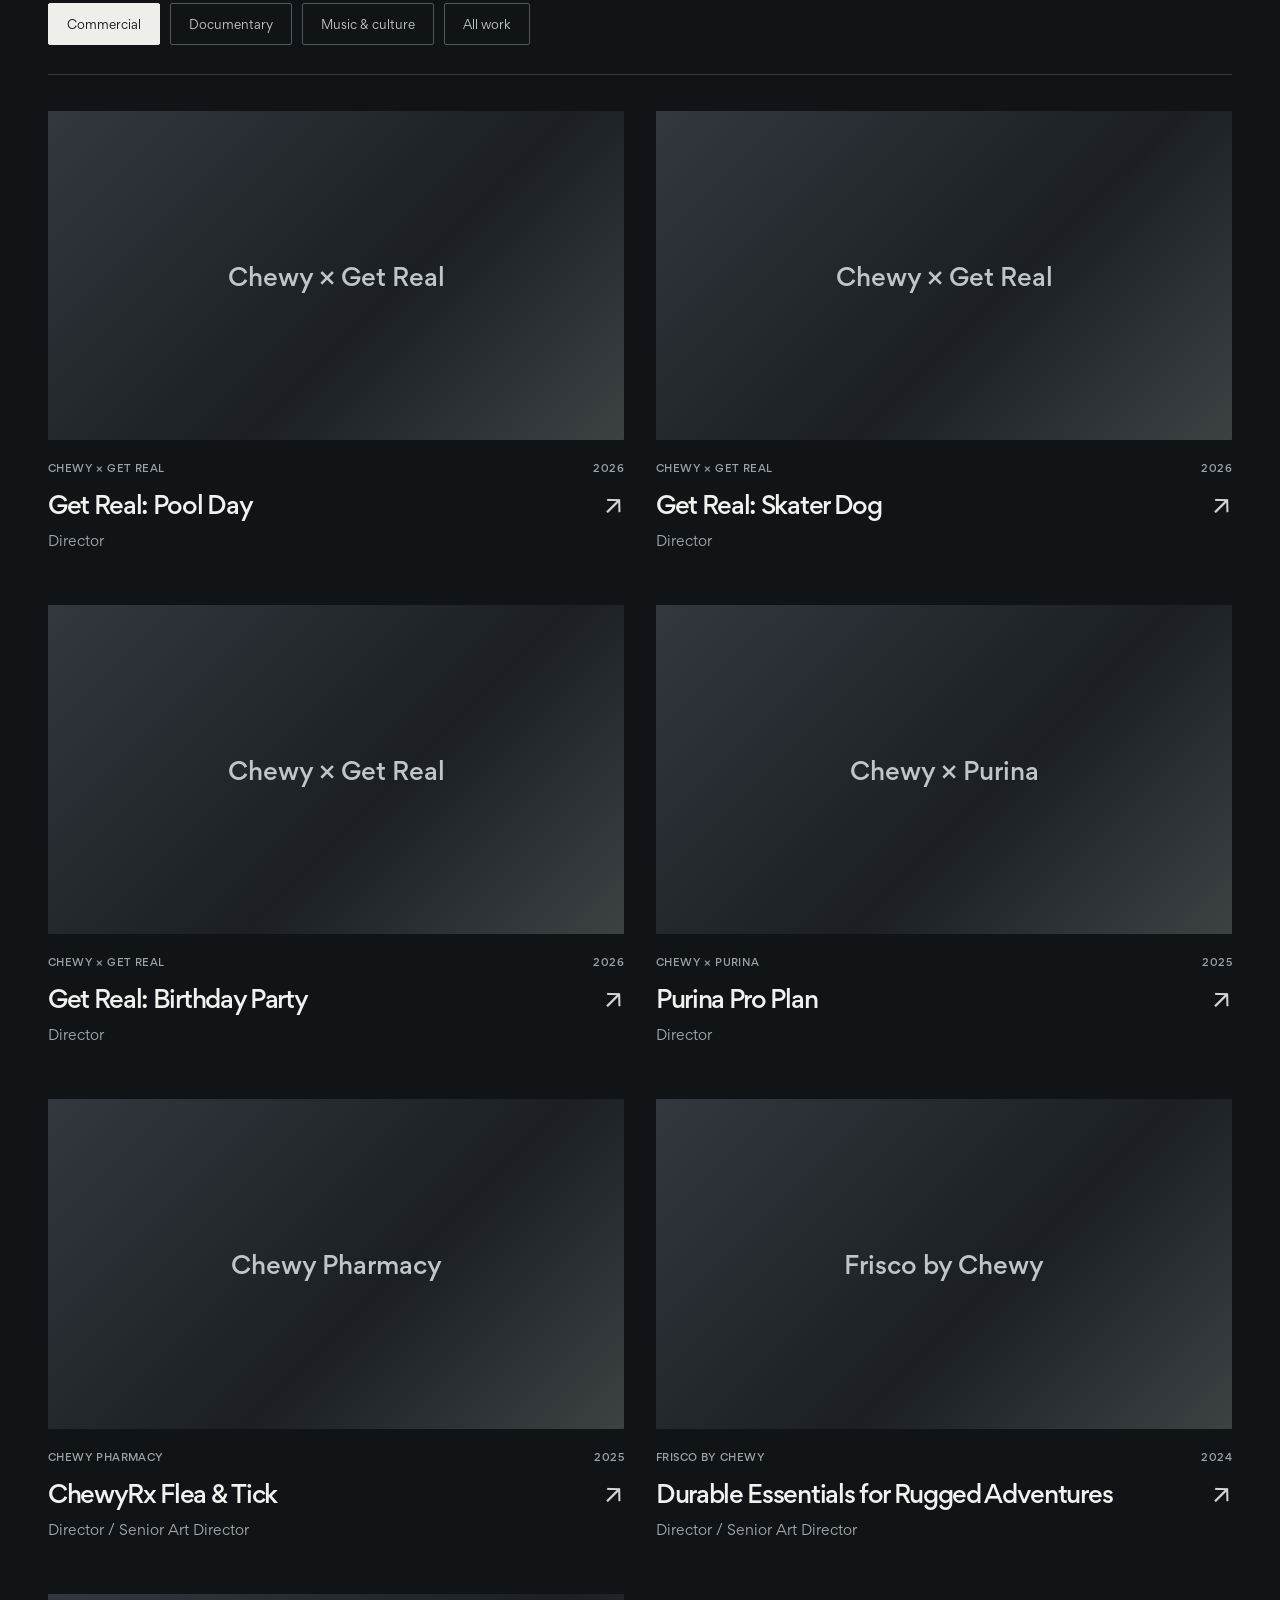
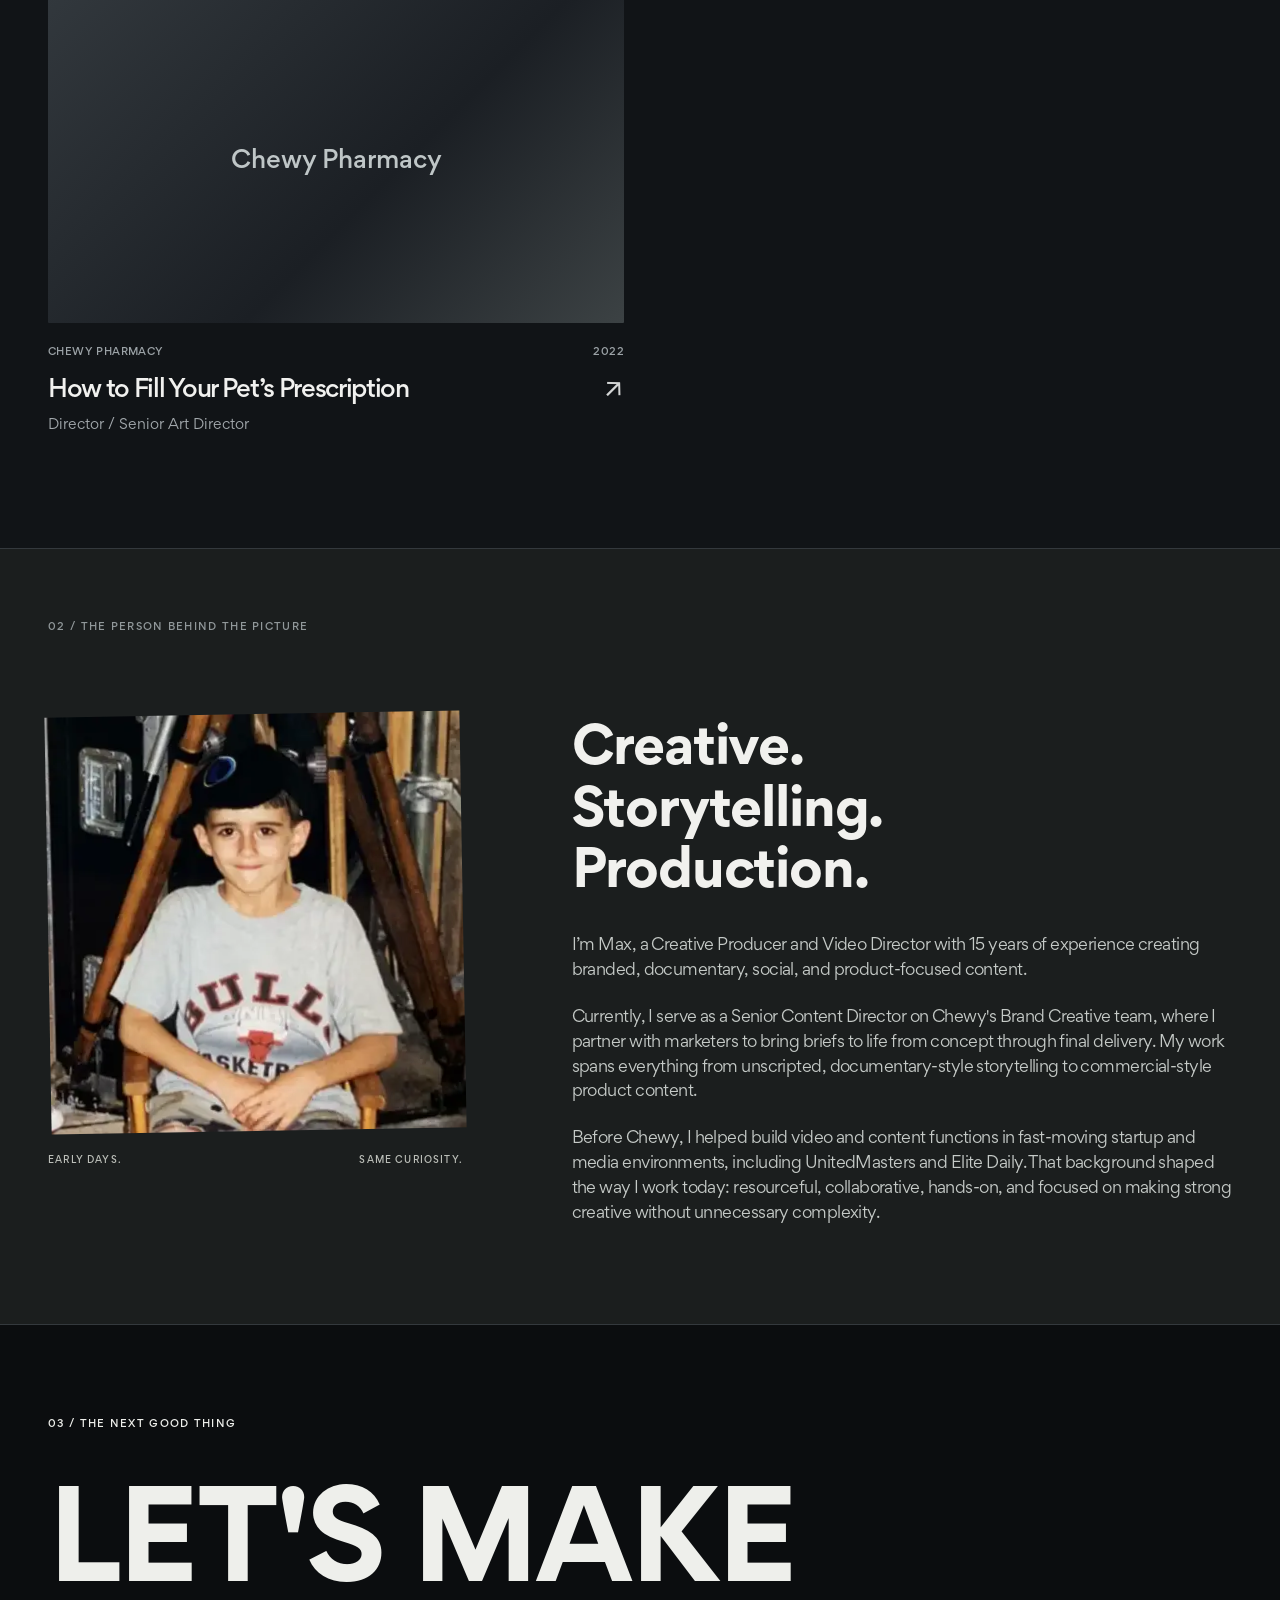
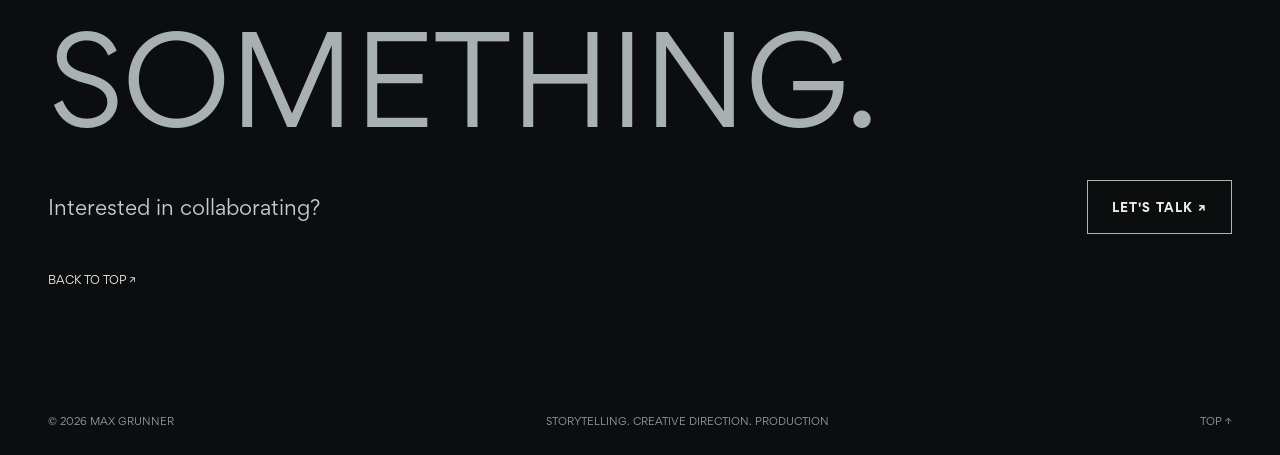
==== commit ca5d17b1: "Set About portrait as social sharing image and add Open Graph/Twitter preview metadata" ====
--- a/index.html
+++ b/index.html
@@ -6,6 +6,23 @@
   <meta name="theme-color" content="#0b0d0f">
   <meta name="description" content="Max Grunner — creative producer, video director, story person. Selected and collected work across commercial, documentary and culture.">
   <title>Max Grunner — Creative / Production</title>
+  <link rel="canonical" href="https://maxgrunner.com/">
+  <meta property="og:type" content="website">
+  <meta property="og:site_name" content="Max Grunner">
+  <meta property="og:url" content="https://maxgrunner.com/">
+  <meta property="og:title" content="Max Grunner — Creative Producer &amp; Video Director">
+  <meta property="og:description" content="Award-winning creative producer and video director. Selected work across commercial, documentary, music and culture.">
+  <meta property="og:image" content="https://maxgrunner.com/assets/about/early-days.webp">
+  <meta property="og:image:secure_url" content="https://maxgrunner.com/assets/about/early-days.webp">
+  <meta property="og:image:type" content="image/webp">
+  <meta property="og:image:width" content="420">
+  <meta property="og:image:height" content="422">
+  <meta property="og:image:alt" content="Max Grunner as a child, seated in a director's chair.">
+  <meta name="twitter:card" content="summary">
+  <meta name="twitter:title" content="Max Grunner — Creative Producer &amp; Video Director">
+  <meta name="twitter:description" content="Selected work across commercial, documentary, music and culture.">
+  <meta name="twitter:image" content="https://maxgrunner.com/assets/about/early-days.webp">
+  <meta name="twitter:image:alt" content="Max Grunner as a child, seated in a director's chair.">
   <link rel="icon" href="./assets/favicon.svg" type="image/svg+xml">
   <link rel="preconnect" href="https://fonts.googleapis.com">
   <link rel="preconnect" href="https://fonts.gstatic.com" crossorigin>
--- a/styles.css
+++ b/styles.css
@@ -324,3 +324,6 @@
   }
   .contact-inner h2 em{letter-spacing:-.015em}
 }
+
+/* CMS site copy: preserve the intentional two-line company-strip label. */
+#logos-caption{white-space:pre-line}
